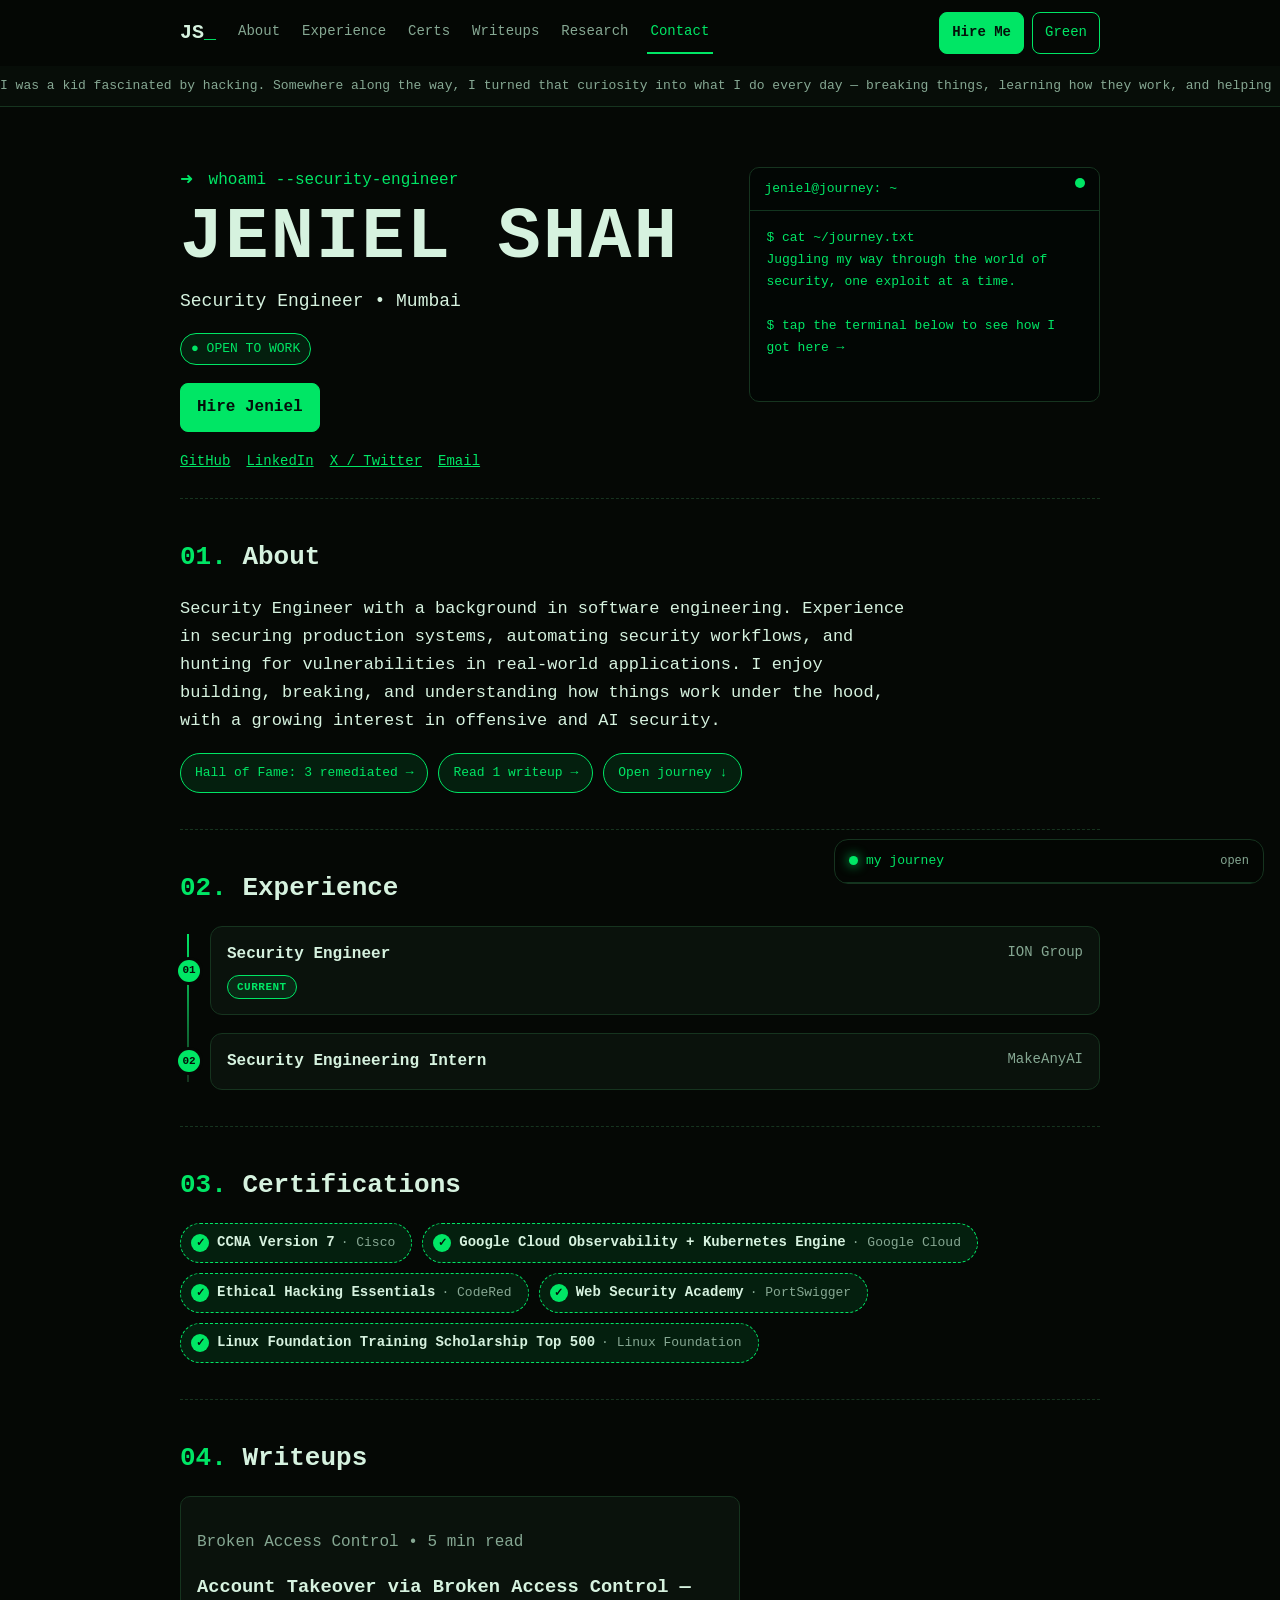
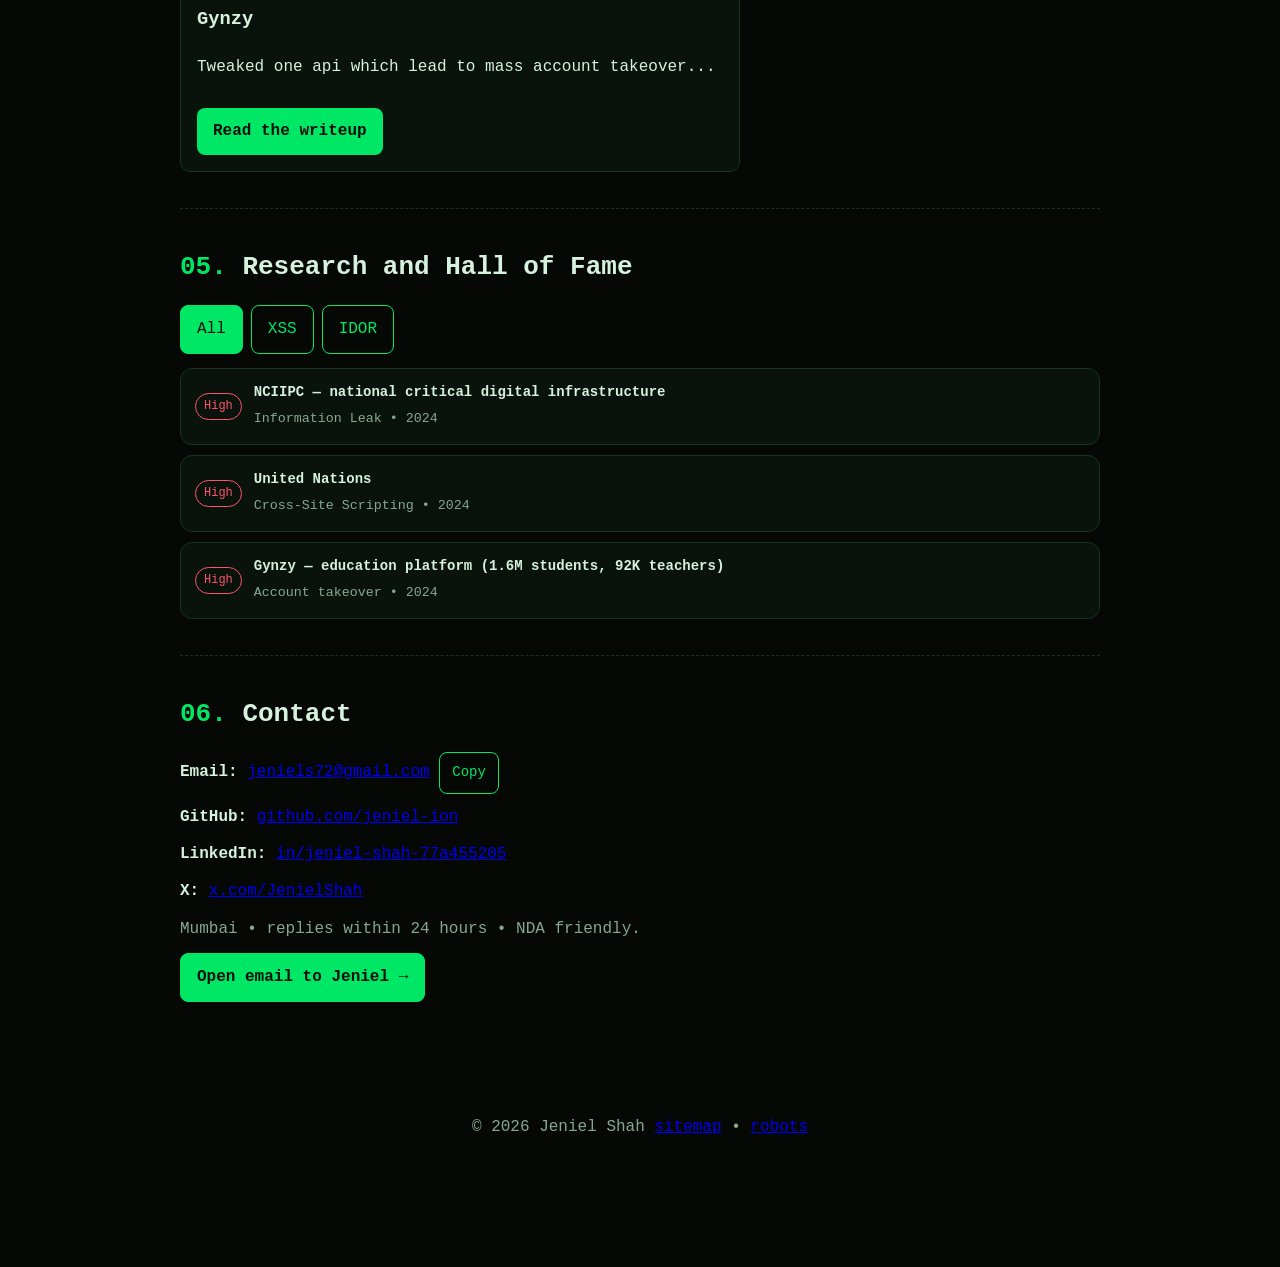
==== index.html @ 7a00a5f1 "Portfolio site: timeline experience, Gynzy writeup, custom 404, local dev server" ====
<!doctype html>
<html lang="en">
<head>
<meta charset="utf-8">
<meta name="viewport" content="width=device-width, initial-scale=1">
<title>Jeniel Shah — Security Engineer @ ION | AppSec · API · Cloud Security</title>
<meta name="description" content="Jeniel Shah, Security Engineer @ ION Group FinTech Mumbai. AppSec, API, OWASP, Wiz, Azure AD RBAC, Python Go. Hall of fame: NCIIPC, UN, Gynzy.">
<link rel="canonical" href="https://jeniel-ion.github.io/">
<meta name="robots" content="index,follow, max-image-preview:large, max-snippet:-1">
<meta name="author" content="Jeniel Shah">
<meta property="og:type" content="profile">
<meta property="og:site_name" content="Jeniel Shah — Security Engineer">
<meta property="og:title" content="Jeniel Shah — Security Engineer @ ION | AppSec · API · Cloud Security">
<meta property="og:description" content="Security Engineer in Mumbai. AppSec, API security, cloud security. Hall of fame: NCIIPC, UN, Gynzy.">
<meta property="og:url" content="https://jeniel-ion.github.io/">
<meta property="og:image" content="https://jeniel-ion.github.io/assets/img/og-image.png">
<meta property="og:image:width" content="1200">
<meta property="og:image:height" content="630">
<meta property="og:image:alt" content="Jeniel Shah — Security Engineer">
<meta property="og:locale" content="en_IN">
<meta name="twitter:card" content="summary_large_image">
<meta name="twitter:site" content="@JenielShah">
<meta name="twitter:creator" content="@JenielShah">
<meta name="twitter:title" content="Jeniel Shah — Security Engineer @ ION">
<meta name="twitter:description" content="AppSec, API security, cloud security. Hall of fame: NCIIPC, UN, Gynzy.">
<meta name="twitter:image" content="https://jeniel-ion.github.io/assets/img/og-image.png">
<meta name="twitter:image:alt" content="Jeniel Shah — Security Engineer">
<link rel="icon" type="image/svg+xml" href="assets/img/favicon.svg">
<link rel="manifest" href="manifest.webmanifest">
<meta name="theme-color" content="#040b07">
<link rel="stylesheet" href="assets/css/portfolio-style.css">
<script type="application/ld+json">{"@context":"https://schema.org","@graph":[{"@type":"Person","@id":"https://jeniel-ion.github.io/#person","name":"Jeniel Shah","jobTitle":"Security Engineer","email":"mailto:jeniels72@gmail.com","url":"https://jeniel-ion.github.io/","image":"https://jeniel-ion.github.io/assets/img/og-image.png","address":{"@type":"PostalAddress","addressLocality":"Mumbai","addressCountry":"IN"},"worksFor":{"@type":"Organization","name":"ION Group"},"knowsAbout":["Application Security","API Security","Cloud Security","OWASP Top 10","Azure AD RBAC","Vulnerability Management","Responsible Disclosure","Burp Suite","Semgrep"],"sameAs":["https://github.com/jeniel-ion","https://linkedin.com/in/jeniel-shah-77a455205","https://x.com/JenielShah"]},{"@type":"WebSite","@id":"https://jeniel-ion.github.io/#website","url":"https://jeniel-ion.github.io/","name":"Jeniel Shah — Security Engineer","inLanguage":"en","publisher":{"@id":"https://jeniel-ion.github.io/#person"}},{"@type":"ProfilePage","@id":"https://jeniel-ion.github.io/#webpage","url":"https://jeniel-ion.github.io/","name":"Jeniel Shah — Security Engineer","inLanguage":"en","isPartOf":{"@id":"https://jeniel-ion.github.io/#website"},"mainEntity":{"@id":"https://jeniel-ion.github.io/#person"}}]}</script>
</head>
<body data-color-theme="green">
<canvas id="backgroundCanvas" aria-hidden="true"></canvas>
<a class="skip-navigation-link" href="#mainContent">Skip to content</a>
<header class="site-header"><div class="header-inner">
<a class="site-logo" href="#top">JS<span>_</span></a>
<nav class="primary-navigation" id="primaryNavigation" aria-label="Primary">
<a href="#about">About</a><a href="#experience">Experience</a><a href="#certifications">Certs</a><a href="#writeups">Writeups</a><a href="#research">Research</a><a href="#contact">Contact</a>
</nav>
<div class="header-actions">
<a class="button-primary-small" href="#contact">Hire Me</a>
<button type="button" id="themeSwitcherButton" class="button-ghost-small">Green</button>
<button type="button" id="mobileMenuButton" class="button-ghost-small mobile-only" aria-expanded="false">Menu</button>
</div></div>
<div class="dream-marquee" role="note" aria-label="Personal motto"><div class="dream-marquee-track"><span>I was a kid fascinated by hacking. Somewhere along the way, I turned that curiosity into what I do every day — breaking things, learning how they work, and helping make them more secure.</span></div></div></header>
<main id="mainContent"><div id="top" class="page-container">
<section class="hero-section"><div class="hero-text-block">
<p class="terminal-prompt-line"><span class="prompt-symbol">➜</span> whoami --security-engineer</p>
<h1 class="hero-name">JENIEL SHAH</h1>
<p class="hero-role">Security Engineer • Mumbai</p>
<p class="hero-summary" id="heroSummary"></p>
<p><span class="availability-badge">● OPEN TO WORK</span></p>
<div class="hero-button-row">
<a class="button-primary" href="#contact">Hire Jeniel</a>
</div>
<div class="social-link-row">
<a href="https://github.com/jeniel-ion" target="_blank" rel="me noopener">GitHub</a>
<a href="https://linkedin.com/in/jeniel-shah-77a455205" target="_blank" rel="me noopener">LinkedIn</a>
<a href="https://x.com/JenielShah" target="_blank" rel="me noopener">X / Twitter</a>
<a href="mailto:jeniels72@gmail.com" rel="me">Email</a>
</div>
</div>
<aside class="hero-journey-card" aria-label="Hacker journey preview">
<div class="terminal-card-header"><span>jeniel@journey: ~</span><span class="live-dot"></span></div>
<pre class="terminal-card-body" id="heroTerminalBody"></pre>
</aside></section>
<section id="about" class="content-section" tabindex="-1">
<h2 class="section-heading"><span class="section-number">01.</span> About</h2>
<p class="about-summary" id="aboutSummaryLine"></p>
<div class="proof-pill-row">
<a class="proof-pill" href="#research">Hall of Fame: 3 remediated →</a>
<a class="proof-pill" href="writeups/gynzy-account-takeover.html">Read 1 writeup →</a>
<button class="proof-pill" type="button" id="openJourneyFromAbout">Open journey ↓</button>
</div>
</section>
<section id="experience" class="content-section" tabindex="-1">
<h2 class="section-heading"><span class="section-number">02.</span> Experience</h2>
<!--<p class="muted-text section-order-note">Most recent first — 01 is current</p>-->
<div class="compact-row-list" id="experienceTimeline"></div>
</section>
<section id="certifications" class="content-section" tabindex="-1">
<h2 class="section-heading"><span class="section-number">03.</span> Certifications</h2>
<div class="compact-grid" id="certificationGrid"></div>
</section>
<section id="writeups" class="content-section" tabindex="-1">
<h2 class="section-heading"><span class="section-number">04.</span> Writeups</h2>
<div class="card-grid single-feature" id="writeupGrid"></div>
</section>
<section id="research" class="content-section" tabindex="-1">
<h2 class="section-heading"><span class="section-number">05.</span> Research and Hall of Fame</h2>
<div class="filter-button-row" id="researchFilterRow" role="group" aria-label="Filter research">
<button type="button" data-research-filter="All" class="filter-button active-filter">All</button>
<button type="button" data-research-filter="Cross-Site Scripting" class="filter-button">XSS</button>
<button type="button" data-research-filter="Broken Access Control" class="filter-button">IDOR</button>
<!--<button type="button" data-research-filter="Privilege Escalation" class="filter-button">PrivEsc</button>-->
</div>
<div class="hall-of-fame-list" id="researchGrid"></div>
</section>
<section id="contact" class="content-section" tabindex="-1">
<h2 class="section-heading"><span class="section-number">06.</span> Contact</h2>
<div class="contact-single-column"><div class="contact-details">
<p><strong>Email:</strong> <a href="mailto:jeniels72@gmail.com">jeniels72@gmail.com</a> <button type="button" class="button-ghost-small" data-copy-value="jeniels72@gmail.com">Copy</button></p>
<p><strong>GitHub:</strong> <a href="https://github.com/jeniel-ion" target="_blank" rel="noopener">github.com/jeniel-ion</a></p>
<p><strong>LinkedIn:</strong> <a href="https://linkedin.com/in/jeniel-shah-77a455205" target="_blank" rel="noopener">in/jeniel-shah-77a455205</a></p>
<p><strong>X:</strong> <a href="https://x.com/JenielShah" target="_blank" rel="noopener">x.com/JenielShah</a></p>
<p class="muted-text">Mumbai • replies within 24 hours • NDA friendly.</p>
<p><a class="button-primary" href="mailto:jeniels72@gmail.com?subject=Hiring%20—%20Security%20Engineer%20role">Open email to Jeniel →</a></p>
</div></div>
</section>
</div></main>
<footer class="site-footer"><p>© 2026 Jeniel Shah <a href="sitemap.xml">sitemap</a> • <a href="robots.txt">robots</a></p></footer>
<div class="terminal-dock" id="terminalDock">
<div class="terminal-dock-header" id="terminalDockHeader" role="button" tabindex="0" aria-expanded="false"><span class="terminal-status-dot"></span><span>my journey</span><span class="terminal-hint">open</span></div>
<div class="terminal-dock-body" id="terminalDockBody" hidden>
<div id="terminalOutput" aria-live="polite"></div>
<div class="terminal-input-row"><span class="prompt-symbol">➜</span><input id="terminalInput" type="text" autocomplete="off" spellcheck="false" aria-label="Terminal command" placeholder="help • origin • journey • now • hireme"></div>
</div></div>
<script src="site-content.js"></script>
<script src="disclosure-records.js"></script>
<script src="security-collections.js"></script>
<script src="assets/js/background-animation.js"></script>
<script src="assets/js/navigation-controller.js"></script>
<script src="assets/js/terminal-emulator.js"></script>
<script src="assets/js/site-application.js"></script>
</body></html>
---- assets/css/portfolio-style.css ----
/**
 * Portfolio Style — clean hacker-retro theme.
 * readable, token-based, mobile-first.
 */
:root {
  --page-background: #050805;
  --surface-background: #070d08;
  --card-background: #0a120c;
  --primary-accent: #00e665;
  --primary-accent-soft: rgba(0, 230, 101, 0.10);
  --danger-accent: #ff5470;
  --body-text-color: #d6f2df;
  --muted-text-color: #86a893;
  --border-color: #16341f;
  --header-background: rgba(5, 8, 5, 0.92);
  --content-max-width: 960px;
}
body[data-color-theme="amber"] {
  --primary-accent: #ffb000;
  --primary-accent-soft: rgba(255, 176, 0, 0.12);
  --body-text-color: #ffedd0;
  --card-background: #171006;
  --surface-background: #120d05;
  --border-color: #4a3410;
}
body[data-color-theme="paper"] {
  --page-background: #f5f2e9;
  --surface-background: #ffffff;
  --card-background: #ffffff;
  --primary-accent: #0a5c2e;
  --primary-accent-soft: rgba(10, 92, 46, 0.08);
  --body-text-color: #12241a;
  --muted-text-color: #5d7266;
  --border-color: #d8d2bf;
  --header-background: rgba(245, 242, 233, 0.95);
}
* { box-sizing: border-box; }
html { scroll-behavior: smooth; }
body {
  margin: 0;
  background: var(--page-background);
  color: var(--body-text-color);
  font-family: ui-monospace, SFMono-Regular, Menlo, Consolas, monospace;
  font-size: 16px;
  line-height: 1.7;
}
#backgroundCanvas { position: fixed; inset: 0; z-index: 0; opacity: 0.10; }
.skip-navigation-link { position: absolute; left: -9999px; }
.skip-navigation-link:focus { left: 12px; top: 12px; z-index: 100; background: var(--primary-accent); color: #000; padding: 8px 12px; }
.site-header { position: sticky; top: 0; z-index: 20; background: var(--header-background); backdrop-filter: blur(8px); }
.header-inner { max-width: var(--content-max-width); margin: 0 auto; padding: 12px 20px; display: flex; align-items: center; gap: 18px; }
.site-logo { font-weight: 800; font-size: 20px; color: var(--body-text-color); text-decoration: none; }
.site-logo span { color: var(--primary-accent); }
.primary-navigation { display: flex; gap: 14px; flex-wrap: wrap; }
.primary-navigation a { color: var(--muted-text-color); text-decoration: none; font-size: 14px; padding: 8px 4px; position: relative; transition: color 0.2s ease; }
.primary-navigation a::after { content: ""; position: absolute; left: 0; bottom: 2px; height: 2px; width: 100%; background: var(--primary-accent); transform: scaleX(0); transform-origin: left; transition: transform 0.25s ease; }
.primary-navigation a:hover { color: var(--body-text-color); }
.primary-navigation a:hover::after { transform: scaleX(1); }
.primary-navigation a.active-section { color: var(--primary-accent); border-bottom: 2px solid var(--primary-accent); }
.header-actions { margin-left: auto; display: flex; gap: 8px; align-items: center; }
.dream-marquee { position: relative; z-index: 5; overflow: hidden; border-bottom: 1px solid var(--border-color); background: var(--surface-background); }
.dream-marquee-track { color: var(--muted-text-color); font-size: 13px; padding: 9px 0; }
.dream-marquee-track span { display: inline-block; white-space: nowrap; animation: dream-marquee-slide 45s linear infinite; }
@keyframes dream-marquee-slide { from { transform: translateX(100vw); } to { transform: translateX(-100%); } }
.page-container { position: relative; z-index: 5; max-width: var(--content-max-width); margin: 0 auto; padding: 20px; }
.hero-section { display: grid; grid-template-columns: 1.4fr 0.9fr; gap: 24px; padding: 40px 0 24px; align-items: start; }
.terminal-prompt-line { color: var(--primary-accent); margin: 0 0 8px; }
.hero-name { font-size: clamp(42px, 7vw, 72px); margin: 0; letter-spacing: 0.03em; line-height: 1; }
.hero-role { font-size: 18px; margin: 12px 0; }
.hero-summary { max-width: 58ch; color: var(--body-text-color); }
.availability-badge { display: inline-block; border: 1px solid var(--primary-accent); color: var(--primary-accent); background: var(--primary-accent-soft); padding: 4px 10px; border-radius: 999px; font-size: 13px; }
.hero-button-row { display: flex; gap: 12px; flex-wrap: wrap; margin: 18px 0; }
.social-link-row { display: flex; gap: 16px; flex-wrap: wrap; font-size: 14px; }
.social-link-row a { color: var(--primary-accent); }
.hero-journey-card { border: 1px solid var(--border-color); background: #020604; color: #00e665; border-radius: 10px; overflow: hidden; }
body[data-color-theme="paper"] .hero-journey-card { background: #0b120d; }
.terminal-card-header { display: flex; justify-content: space-between; padding: 10px 14px; border-bottom: 1px solid #12351f; font-size: 13px; }
.live-dot { width: 10px; height: 10px; border-radius: 50%; background: #00e665; display: inline-block; }
.terminal-card-body { padding: 16px; font-size: 13px; min-height: 190px; white-space: pre-wrap; margin: 0; }
.content-section { padding: 36px 0; border-top: 1px dashed var(--border-color); }
.section-heading { font-size: 26px; margin: 0 0 16px; }
.section-number { color: var(--primary-accent); }
.muted-text { color: var(--muted-text-color); }
.card-grid { display: grid; grid-template-columns: repeat(auto-fit, minmax(270px, 1fr)); gap: 14px; }
.information-card { border: 1px solid var(--border-color); background: var(--card-background); border-radius: 10px; padding: 16px; }
.information-card h3 { margin-top: 0; }
.severity-high { color: var(--danger-accent); border: 1px solid var(--danger-accent); padding: 2px 8px; border-radius: 999px; font-size: 12px; }
.compact-row-list { position: relative; display: grid; gap: 18px; padding-left: 30px; counter-reset: step; }
.compact-row-list::before { content: ""; position: absolute; left: 7px; top: 8px; bottom: 8px; width: 2px; background: linear-gradient(var(--primary-accent), var(--border-color)); }
.compact-row { position: relative; counter-increment: step; display: flex; justify-content: space-between; gap: 12px; padding: 14px 16px; background: var(--card-background); border: 1px solid var(--border-color); border-radius: 12px; transition: background 0.2s ease, border-color 0.2s ease, transform 0.2s ease; }
.compact-row::before { content: counter(step, decimal-leading-zero); position: absolute; left: -33px; top: 50%; transform: translateY(-50%); width: 22px; height: 22px; border-radius: 50%; display: grid; place-items: center; background: var(--primary-accent); color: #04100a; font-size: 11px; font-weight: 800; line-height: 1; box-shadow: 0 0 0 3px var(--page-background); }
.compact-row:hover { background: var(--primary-accent-soft); border-color: var(--primary-accent); transform: translateX(3px); }
.compact-row strong { display: block; }
.compact-row span { color: var(--muted-text-color); font-size: 14px; }
.compact-row .current-badge { display: inline-block; margin: 6px 0 0; padding: 2px 9px; border-radius: 999px; background: var(--primary-accent-soft); border: 1px solid var(--primary-accent); color: var(--primary-accent); font-size: 11px; font-style: normal; font-weight: 700; letter-spacing: 0.5px; text-transform: uppercase; }
.section-order-note { margin: -4px 0 14px; font-size: 13px; color: var(--muted-text-color); }
.article-page { line-height: 1.7; }
.article-page h1 { font-size: 28px; line-height: 1.25; margin: 10px 0 16px; font-weight: 800; }
.article-page h2 { font-size: 20px; margin: 30px 0 10px; font-weight: 800; }
.article-page h2::before { content: ""; display: inline-block; width: 8px; height: 8px; border-radius: 50%; background: var(--primary-accent); margin-right: 9px; vertical-align: 1px; }
.article-page a { color: var(--primary-accent); }
.article-page pre { background: var(--surface-background); border: 1px solid var(--border-color); border-radius: 10px; padding: 14px 16px; overflow-x: auto; margin: 14px 0; line-height: 1.55; }
.article-page code { font-family: Consolas, "SF Mono", "Cascadia Mono", Menlo, monospace; font-size: 13px; }
.article-page pre code { color: var(--body-text-color); }
.article-page :not(pre) > code { background: var(--surface-background); border: 1px solid var(--border-color); border-radius: 5px; padding: 1px 6px; color: var(--primary-accent); }
.article-page blockquote { margin: 16px 0; padding: 6px 16px; border-left: 3px solid var(--primary-accent); color: var(--muted-text-color); font-style: italic; }
.article-page li { margin-bottom: 6px; }
.compact-grid { display: flex; flex-wrap: wrap; gap: 10px; }
.compact-card { position: relative; display: inline-flex; align-items: center; gap: 6px; max-width: 100%; border: 1px dashed var(--primary-accent); border-radius: 999px; padding: 7px 16px 7px 36px; background: var(--primary-accent-soft); transition: transform 0.2s ease, box-shadow 0.2s ease; }
.compact-card::before { content: "✓"; position: absolute; left: 10px; top: 50%; transform: translateY(-50%); display: grid; place-items: center; width: 18px; height: 18px; border-radius: 50%; background: var(--primary-accent); color: #04100a; font-size: 11px; font-weight: 800; }
.compact-card:hover { transform: translateY(-2px); box-shadow: 0 8px 24px rgba(0, 230, 101, 0.16); }
.compact-card strong { font-size: 14px; }
.compact-card span { color: var(--muted-text-color); font-size: 13px; }
.compact-card span::before { content: "· "; }
.single-feature { grid-template-columns: minmax(0, 560px); }
.feature-link { display: inline-flex; margin-top: 10px; color: #04100a; background: var(--primary-accent); border-radius: 8px; padding: 10px 16px; text-decoration: none; font-weight: 700; transition: transform 0.2s ease, box-shadow 0.2s ease; }
.feature-link:hover { transform: translateY(-2px); box-shadow: 0 10px 26px rgba(0, 230, 101, 0.25); }
.hall-of-fame-list { display: grid; gap: 10px; }
.hall-row { display: grid; grid-template-columns: auto 1fr auto; gap: 12px; align-items: center; border: 1px solid var(--border-color); background: var(--card-background); border-radius: 12px; padding: 12px 14px; position: relative; overflow: hidden; transition: transform 0.2s ease, border-color 0.2s ease, box-shadow 0.2s ease; }
.hall-row::before { content: ""; position: absolute; left: 0; top: 0; bottom: 0; width: 3px; background: var(--primary-accent); transform: scaleY(0); transition: transform 0.25s ease; }
.hall-row:hover { transform: translateY(-2px); border-color: var(--primary-accent); box-shadow: 0 10px 26px rgba(0, 230, 101, 0.14); }
.hall-row:hover::before { transform: scaleY(1); }
.hall-row strong { display: block; font-size: 14px; }
.hall-row small { color: var(--muted-text-color); }
.button-primary, .button-primary-small, .button-ghost-small, .filter-button {
  font: inherit; border-radius: 8px; min-height: 44px; cursor: pointer; text-decoration: none; display: inline-flex; align-items: center; justify-content: center; padding: 10px 16px;
}
.button-primary, .button-primary-small { background: var(--primary-accent); color: #04100a; border: 1px solid var(--primary-accent); font-weight: 700; }
.button-ghost-small, .filter-button { background: transparent; color: var(--primary-accent); border: 1px solid var(--primary-accent); }
.button-primary-small, .button-ghost-small { min-height: 40px; padding: 8px 12px; font-size: 14px; }
.filter-button-row { display: flex; gap: 8px; flex-wrap: wrap; margin-bottom: 14px; }
.filter-button.active-filter { background: var(--primary-accent); color: #04100a; }
.about-summary { max-width: 72ch; font-size: 17px; line-height: 1.65; margin: 14px 0 18px; }
.proof-pill-row { display: flex; gap: 10px; flex-wrap: wrap; }
.proof-pill {
  display: inline-flex; align-items: center; gap: 6px; font: inherit; font-size: 13px; padding: 8px 14px;
  border-radius: 999px; border: 1px solid var(--primary-accent); color: var(--primary-accent);
  background: var(--primary-accent-soft); cursor: pointer; text-decoration: none;
  transition: transform 0.2s ease, box-shadow 0.2s ease, background 0.2s ease;
}
.proof-pill:hover { transform: translateY(-2px); background: var(--primary-accent-soft); box-shadow: 0 8px 20px rgba(0, 230, 101, 0.18); }
.prompt-symbol { color: var(--primary-accent); margin-right: 6px; user-select: none; }
.contact-single-column { max-width: 640px; }
.contact-details p { margin: 10px 0; }
.terminal-command-echo { display: flex; gap: 8px; align-items: baseline; margin-top: 12px; color: #00e665; font-weight: 700; }
.terminal-echo-symbol { color: #ffb000; }
.terminal-system-reply { margin: 4px 0 4px 14px; padding-left: 10px; border-left: 2px solid #1c4a2c; color: #86a893; }
.terminal-heading-line { color: #00e665; font-weight: 700; border-left-color: #00e665; }
.terminal-stage-line { color: #d6f2df; border-left-color: #00e665; }
.terminal-error-line { color: #ff5470; border-left-color: #ff5470; }
.terminal-dock .prompt-symbol { color: #00e665; }
.terminal-dock { position: fixed; right: 16px; bottom: 16px; width: min(430px, calc(100vw - 32px)); z-index: 30; border: 1px solid var(--border-color); border-radius: 14px; background: #030603; color: #00e665; overflow: hidden; transition: border-color 0.2s ease, box-shadow 0.2s ease; }
.terminal-dock:hover { border-color: var(--primary-accent); box-shadow: 0 12px 30px rgba(0, 230, 101, 0.16); }
.terminal-dock-header { display: flex; gap: 8px; align-items: center; padding: 10px 14px; font-size: 13px; border-bottom: 1px solid #12351f; cursor: pointer; }
.terminal-status-dot { width: 9px; height: 9px; border-radius: 50%; background: var(--primary-accent); box-shadow: 0 0 12px var(--primary-accent); }
.terminal-hint { margin-left: auto; color: var(--muted-text-color); font-size: 12px; }
.terminal-dock-body { max-height: 300px; overflow: auto; padding: 12px; }
#terminalOutput { white-space: pre-wrap; font-size: 13px; }
.terminal-input-row { display: flex; gap: 8px; align-items: center; border-top: 1px solid #12351f; padding-top: 8px; }
.terminal-input-row input { flex: 1; background: transparent; border: 0; outline: 0; color: inherit; font: inherit; min-height: 44px; }
.site-footer { position: relative; z-index: 5; text-align: center; padding: 30px 16px 110px; color: var(--muted-text-color); }
.mobile-only { display: none; }
@media (max-width: 860px) {
  .hero-section { grid-template-columns: 1fr; }
  .primary-navigation { display: none; width: 100%; flex-direction: column; padding-top: 10px; }
  .primary-navigation.navigation-open { display: flex; }
  .primary-navigation a { padding: 12px 4px; border-bottom: 1px solid var(--border-color); }
  .mobile-only { display: inline-flex; }
  .header-inner { flex-wrap: wrap; }
}
@media (max-width: 640px) {
  .page-container { padding: 14px 14px 32px; }
  .header-inner { padding: 10px 14px; }
  .hero-section { padding-top: 26px; }
  .section-heading { font-size: 22px; }
  .compact-row { flex-direction: column; align-items: flex-start; gap: 3px; padding: 13px 14px; }
  .filter-button { min-height: 40px; padding: 8px 12px; }
  .terminal-dock { right: 8px; bottom: 8px; width: calc(100vw - 16px); }
  .contact-details a, .social-link-row a { overflow-wrap: anywhere; }
  .dream-marquee-track { font-size: 12px; }
  .site-footer { padding-bottom: 130px; }
}
@media (prefers-reduced-motion: reduce) {
  html { scroll-behavior: auto; }
  .dream-marquee-track span { animation: none; display: block; white-space: normal; text-align: center; }
}
img { max-width: 100%; height: auto; }
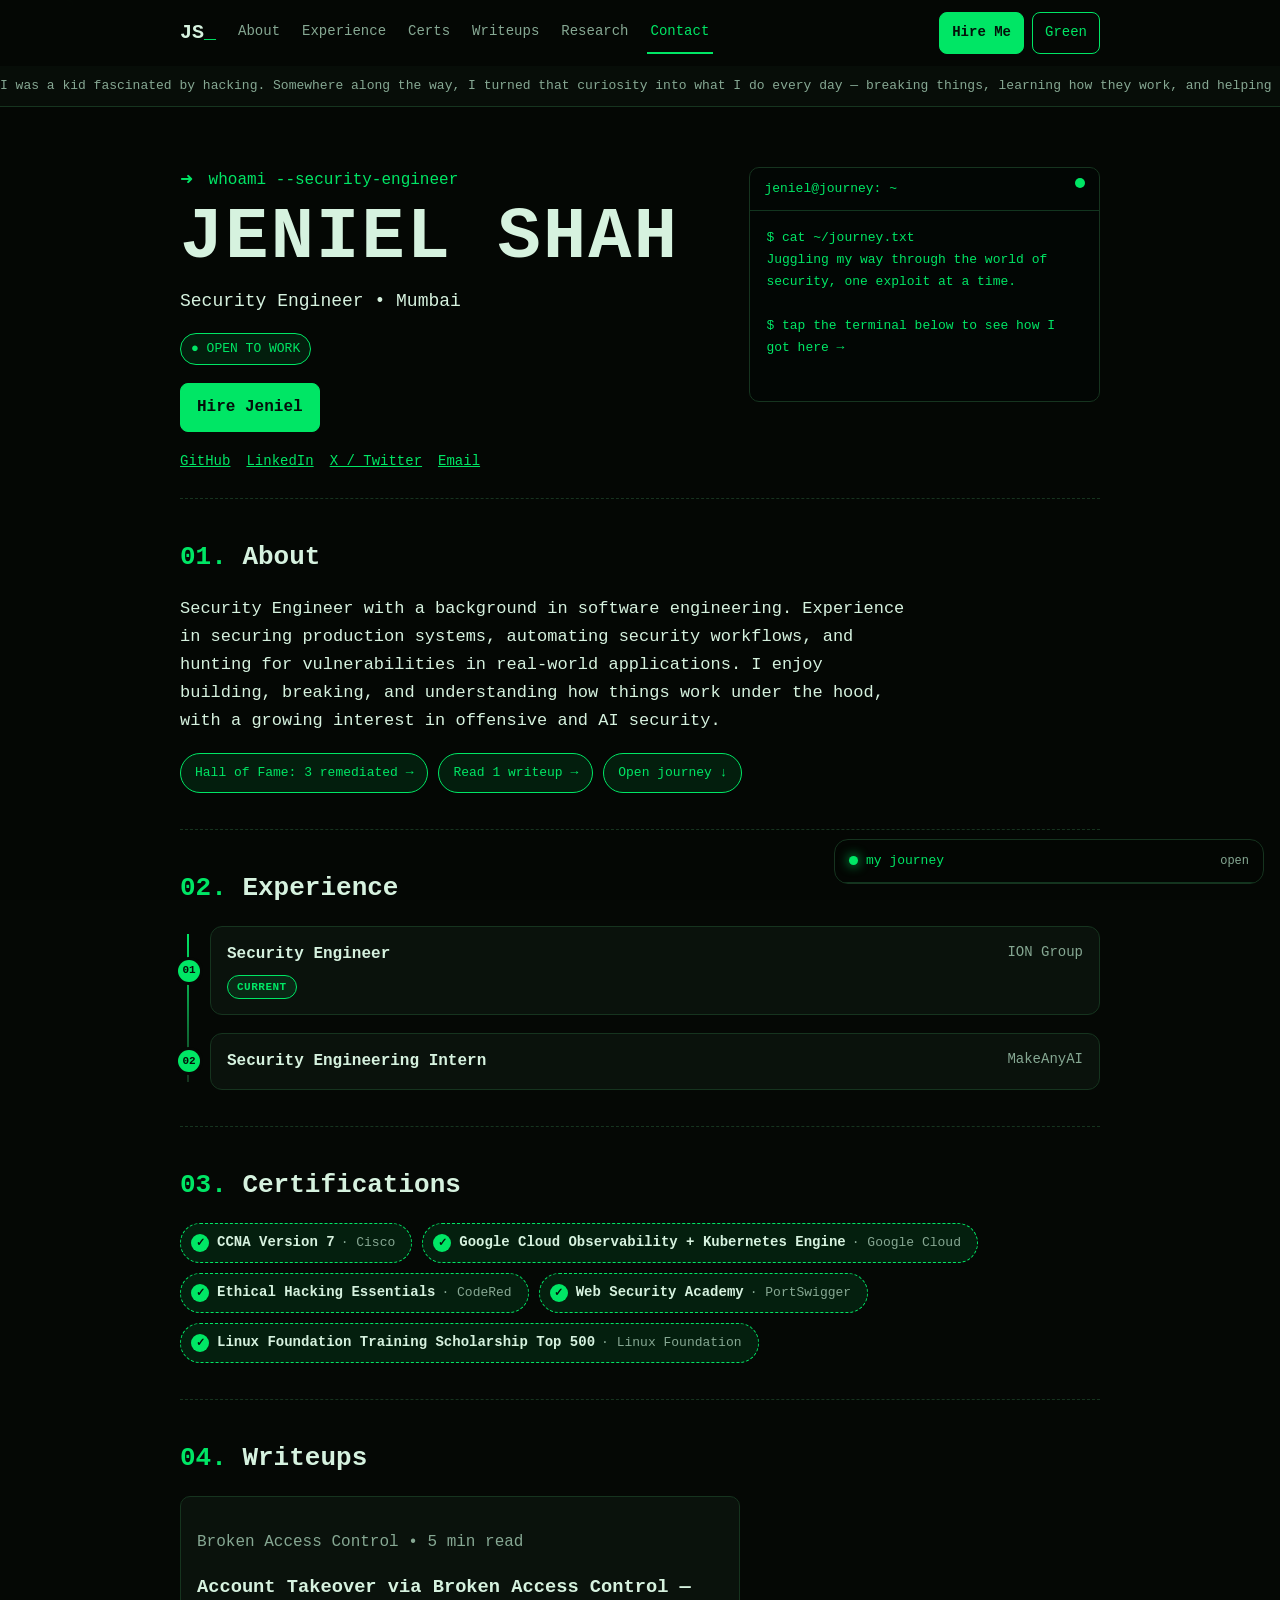
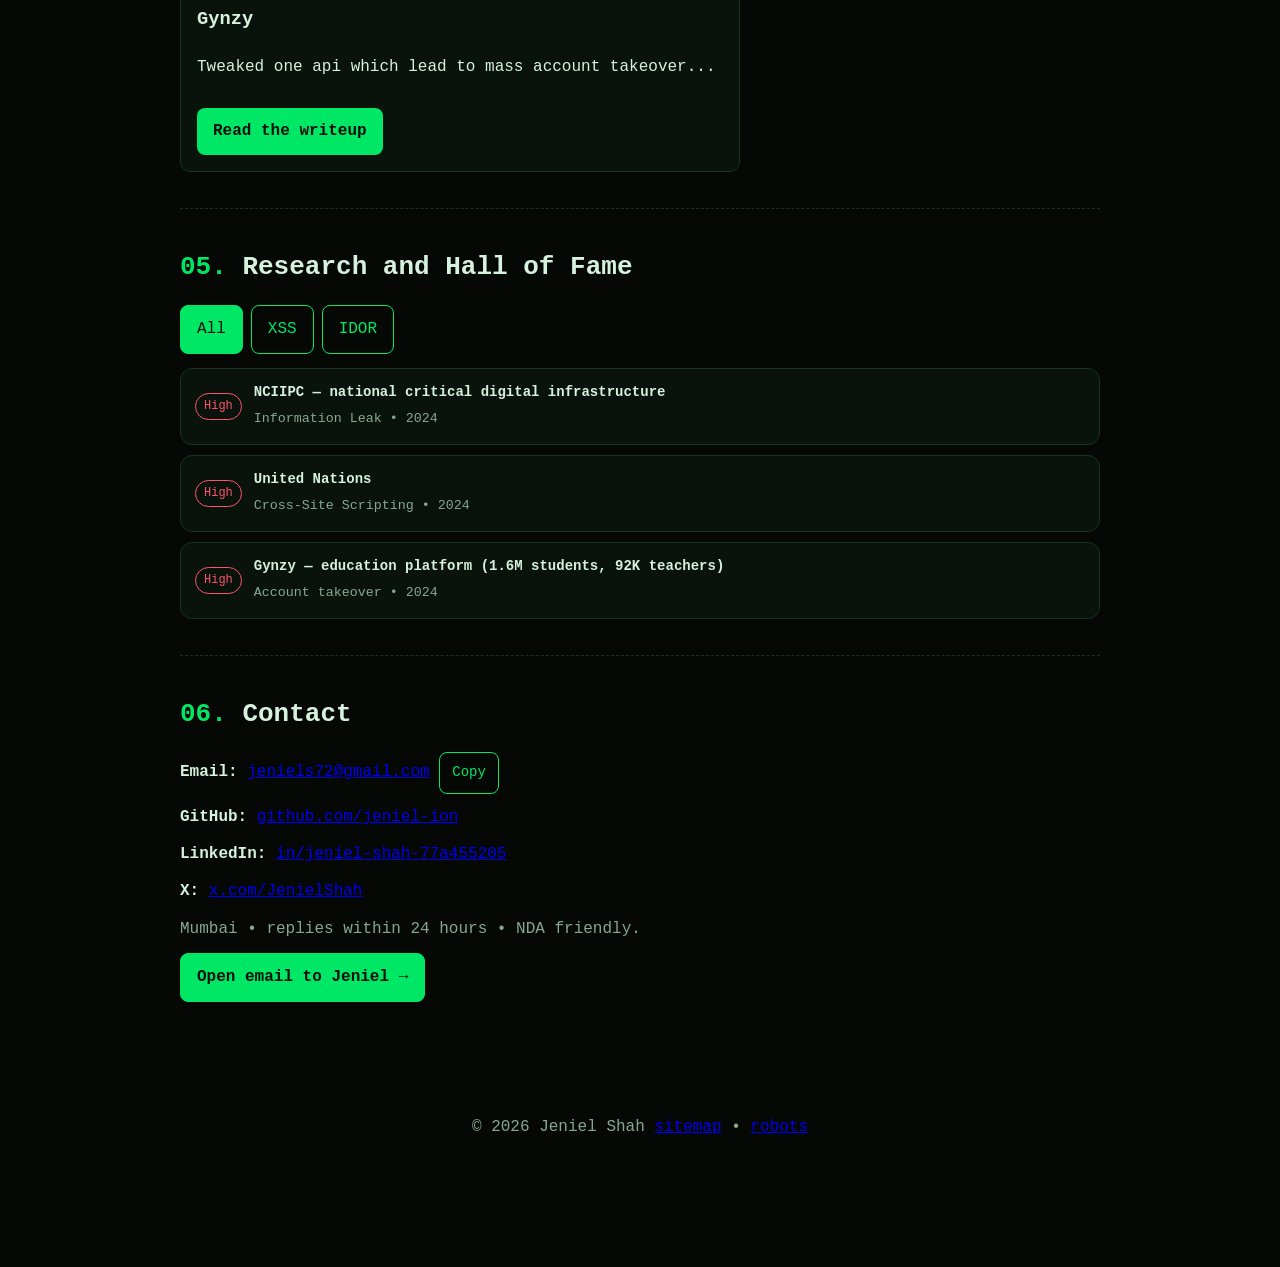
==== commit e5e0760b: "beautify + cleanup" ====
--- a/index.html
+++ b/index.html
@@ -1,122 +1,215 @@
 <!doctype html>
 <html lang="en">
 <head>
-<meta charset="utf-8">
-<meta name="viewport" content="width=device-width, initial-scale=1">
-<title>Jeniel Shah — Security Engineer @ ION | AppSec · API · Cloud Security</title>
-<meta name="description" content="Jeniel Shah, Security Engineer @ ION Group FinTech Mumbai. AppSec, API, OWASP, Wiz, Azure AD RBAC, Python Go. Hall of fame: NCIIPC, UN, Gynzy.">
-<link rel="canonical" href="https://jeniel-ion.github.io/">
-<meta name="robots" content="index,follow, max-image-preview:large, max-snippet:-1">
-<meta name="author" content="Jeniel Shah">
-<meta property="og:type" content="profile">
-<meta property="og:site_name" content="Jeniel Shah — Security Engineer">
-<meta property="og:title" content="Jeniel Shah — Security Engineer @ ION | AppSec · API · Cloud Security">
-<meta property="og:description" content="Security Engineer in Mumbai. AppSec, API security, cloud security. Hall of fame: NCIIPC, UN, Gynzy.">
-<meta property="og:url" content="https://jeniel-ion.github.io/">
-<meta property="og:image" content="https://jeniel-ion.github.io/assets/img/og-image.png">
-<meta property="og:image:width" content="1200">
-<meta property="og:image:height" content="630">
-<meta property="og:image:alt" content="Jeniel Shah — Security Engineer">
-<meta property="og:locale" content="en_IN">
-<meta name="twitter:card" content="summary_large_image">
-<meta name="twitter:site" content="@JenielShah">
-<meta name="twitter:creator" content="@JenielShah">
-<meta name="twitter:title" content="Jeniel Shah — Security Engineer @ ION">
-<meta name="twitter:description" content="AppSec, API security, cloud security. Hall of fame: NCIIPC, UN, Gynzy.">
-<meta name="twitter:image" content="https://jeniel-ion.github.io/assets/img/og-image.png">
-<meta name="twitter:image:alt" content="Jeniel Shah — Security Engineer">
-<link rel="icon" type="image/svg+xml" href="assets/img/favicon.svg">
-<link rel="manifest" href="manifest.webmanifest">
-<meta name="theme-color" content="#040b07">
-<link rel="stylesheet" href="assets/css/portfolio-style.css">
-<script type="application/ld+json">{"@context":"https://schema.org","@graph":[{"@type":"Person","@id":"https://jeniel-ion.github.io/#person","name":"Jeniel Shah","jobTitle":"Security Engineer","email":"mailto:jeniels72@gmail.com","url":"https://jeniel-ion.github.io/","image":"https://jeniel-ion.github.io/assets/img/og-image.png","address":{"@type":"PostalAddress","addressLocality":"Mumbai","addressCountry":"IN"},"worksFor":{"@type":"Organization","name":"ION Group"},"knowsAbout":["Application Security","API Security","Cloud Security","OWASP Top 10","Azure AD RBAC","Vulnerability Management","Responsible Disclosure","Burp Suite","Semgrep"],"sameAs":["https://github.com/jeniel-ion","https://linkedin.com/in/jeniel-shah-77a455205","https://x.com/JenielShah"]},{"@type":"WebSite","@id":"https://jeniel-ion.github.io/#website","url":"https://jeniel-ion.github.io/","name":"Jeniel Shah — Security Engineer","inLanguage":"en","publisher":{"@id":"https://jeniel-ion.github.io/#person"}},{"@type":"ProfilePage","@id":"https://jeniel-ion.github.io/#webpage","url":"https://jeniel-ion.github.io/","name":"Jeniel Shah — Security Engineer","inLanguage":"en","isPartOf":{"@id":"https://jeniel-ion.github.io/#website"},"mainEntity":{"@id":"https://jeniel-ion.github.io/#person"}}]}</script>
+    <meta charset="utf-8">
+    <meta name="viewport" content="width=device-width, initial-scale=1">
+    <title>Jeniel Shah — Security Engineer</title>
+    <meta name="description"
+          content="Jeniel Shah, Security Engineer. AppSec, API, OWASP, Wiz, Azure AD RBAC, Python Go.">
+    <link rel="canonical" href="https://jeniel-ion.github.io/">
+    <meta name="robots" content="index,follow, max-image-preview:large, max-snippet:-1">
+    <meta name="author" content="Jeniel Shah">
+    <meta property="og:type" content="profile">
+    <meta property="og:site_name" content="Jeniel Shah — Security Engineer">
+    <meta property="og:title" content="Jeniel Shah — Security Engineer">
+    <meta property="og:description" content="Security Engineer in Mumbai. AppSec, API security, cloud security.">
+    <meta property="og:url" content="https://jeniel-ion.github.io/">
+    <meta property="og:image" content="https://jeniel-ion.github.io/assets/img/og-image.png">
+    <meta property="og:image:width" content="1200">
+    <meta property="og:image:height" content="630">
+    <meta property="og:image:alt" content="Jeniel Shah — Security Engineer">
+    <meta property="og:locale" content="en_IN">
+    <meta name="twitter:card" content="summary_large_image">
+    <meta name="twitter:site" content="@JenielShah">
+    <meta name="twitter:creator" content="@JenielShah">
+    <meta name="twitter:title" content="Jeniel Shah — Security Engineer">
+    <meta name="twitter:description" content="AppSec, API security, cloud security">
+    <meta name="twitter:image" content="https://jeniel-ion.github.io/assets/img/og-image.png">
+    <meta name="twitter:image:alt" content="Jeniel Shah — Security Engineer">
+    <link rel="icon" type="image/svg+xml" href="assets/img/favicon.svg">
+    <link rel="manifest" href="manifest.webmanifest">
+    <meta name="theme-color" content="#040b07">
+    <link rel="stylesheet" href="assets/css/portfolio-style.css">
+    <script type="application/ld+json">{
+        "@context": "https://schema.org",
+        "@graph": [
+            {
+                "@type": "Person",
+                "@id": "https://jeniel-ion.github.io/#person",
+                "name": "Jeniel Shah",
+                "jobTitle": "Security Engineer",
+                "email": "mailto:jeniels72@gmail.com",
+                "url": "https://jeniel-ion.github.io/",
+                "image": "https://jeniel-ion.github.io/assets/img/og-image.png",
+                "address": {
+                    "@type": "PostalAddress",
+                    "addressLocality": "Mumbai",
+                    "addressCountry": "IN"
+                },
+                "worksFor": {
+                    "@type": "Organization",
+                    "name": "ION Group"
+                },
+                "knowsAbout": [
+                    "Application Security",
+                    "API Security",
+                    "Cloud Security",
+                    "OWASP Top 10",
+                    "Azure AD RBAC",
+                    "Vulnerability Management",
+                    "Responsible Disclosure",
+                    "Burp Suite",
+                    "Semgrep"
+                ],
+                "sameAs": [
+                    "https://github.com/jeniel-ion",
+                    "https://linkedin.com/in/jeniel-shah-77a455205",
+                    "https://x.com/JenielShah"
+                ]
+            },
+            {
+                "@type": "WebSite",
+                "@id": "https://jeniel-ion.github.io/#website",
+                "url": "https://jeniel-ion.github.io/",
+                "name": "Jeniel Shah — Security Engineer",
+                "inLanguage": "en",
+                "publisher": {
+                    "@id": "https://jeniel-ion.github.io/#person"
+                }
+            },
+            {
+                "@type": "ProfilePage",
+                "@id": "https://jeniel-ion.github.io/#webpage",
+                "url": "https://jeniel-ion.github.io/",
+                "name": "Jeniel Shah — Security Engineer",
+                "inLanguage": "en",
+                "isPartOf": {
+                    "@id": "https://jeniel-ion.github.io/#website"
+                },
+                "mainEntity": {
+                    "@id": "https://jeniel-ion.github.io/#person"
+                }
+            }
+        ]
+    }</script>
 </head>
 <body data-color-theme="green">
 <canvas id="backgroundCanvas" aria-hidden="true"></canvas>
 <a class="skip-navigation-link" href="#mainContent">Skip to content</a>
-<header class="site-header"><div class="header-inner">
-<a class="site-logo" href="#top">JS<span>_</span></a>
-<nav class="primary-navigation" id="primaryNavigation" aria-label="Primary">
-<a href="#about">About</a><a href="#experience">Experience</a><a href="#certifications">Certs</a><a href="#writeups">Writeups</a><a href="#research">Research</a><a href="#contact">Contact</a>
-</nav>
-<div class="header-actions">
-<a class="button-primary-small" href="#contact">Hire Me</a>
-<button type="button" id="themeSwitcherButton" class="button-ghost-small">Green</button>
-<button type="button" id="mobileMenuButton" class="button-ghost-small mobile-only" aria-expanded="false">Menu</button>
-</div></div>
-<div class="dream-marquee" role="note" aria-label="Personal motto"><div class="dream-marquee-track"><span>I was a kid fascinated by hacking. Somewhere along the way, I turned that curiosity into what I do every day — breaking things, learning how they work, and helping make them more secure.</span></div></div></header>
-<main id="mainContent"><div id="top" class="page-container">
-<section class="hero-section"><div class="hero-text-block">
-<p class="terminal-prompt-line"><span class="prompt-symbol">➜</span> whoami --security-engineer</p>
-<h1 class="hero-name">JENIEL SHAH</h1>
-<p class="hero-role">Security Engineer • Mumbai</p>
-<p class="hero-summary" id="heroSummary"></p>
-<p><span class="availability-badge">● OPEN TO WORK</span></p>
-<div class="hero-button-row">
-<a class="button-primary" href="#contact">Hire Jeniel</a>
+<header class="site-header">
+    <div class="header-inner">
+        <a class="site-logo" href="#top">JS<span>_</span></a>
+        <nav class="primary-navigation" id="primaryNavigation" aria-label="Primary">
+            <a href="#about">About</a><a href="#experience">Experience</a><a href="#certifications">Certs</a><a
+                href="#writeups">Writeups</a><a href="#research">Research</a><a href="#contact">Contact</a>
+        </nav>
+        <div class="header-actions">
+            <a class="button-primary-small" href="#contact">Hire Me</a>
+            <button type="button" id="themeSwitcherButton" class="button-ghost-small">Green</button>
+            <button type="button" id="mobileMenuButton" class="button-ghost-small mobile-only" aria-expanded="false">
+                Menu
+            </button>
+        </div>
+    </div>
+    <div class="dream-marquee" role="note" aria-label="Personal motto">
+        <div class="dream-marquee-track"><span>I was a kid fascinated by hacking. Somewhere along the way, I turned that curiosity into what I do every day — breaking things, learning how they work, and helping make them more secure.</span>
+        </div>
+    </div>
+</header>
+<main id="mainContent">
+    <div id="top" class="page-container">
+        <section class="hero-section">
+            <div class="hero-text-block">
+                <p class="terminal-prompt-line"><span class="prompt-symbol">➜</span> whoami --security-engineer</p>
+                <h1 class="hero-name">JENIEL SHAH</h1>
+                <p class="hero-role">Security Engineer • Mumbai</p>
+                <p class="hero-summary" id="heroSummary"></p>
+                <p><span class="availability-badge">● OPEN TO WORK</span></p>
+                <div class="hero-button-row">
+                    <a class="button-primary" href="#contact">Hire Jeniel</a>
+                </div>
+                <div class="social-link-row">
+                    <a href="https://github.com/jeniel-ion" target="_blank" rel="me noopener">GitHub</a>
+                    <a href="https://linkedin.com/in/jeniel-shah-77a455205" target="_blank"
+                       rel="me noopener">LinkedIn</a>
+                    <a href="https://x.com/JenielShah" target="_blank" rel="me noopener">X / Twitter</a>
+                    <a href="mailto:jeniels72@gmail.com" rel="me">Email</a>
+                </div>
+            </div>
+            <aside class="hero-journey-card" aria-label="Hacker journey preview">
+                <div class="terminal-card-header"><span>jeniel@journey: ~</span><span class="live-dot"></span></div>
+                <pre class="terminal-card-body" id="heroTerminalBody"></pre>
+            </aside>
+        </section>
+        <section id="about" class="content-section" tabindex="-1">
+            <h2 class="section-heading"><span class="section-number">01.</span> About</h2>
+            <p class="about-summary" id="aboutSummaryLine"></p>
+            <div class="proof-pill-row">
+                <a class="proof-pill" href="#research">Hall of Fame: 3 remediated →</a>
+                <a class="proof-pill" href="writeups/gynzy-account-takeover.html">Read 1 writeup →</a>
+                <button class="proof-pill" type="button" id="openJourneyFromAbout">Open journey ↓</button>
+            </div>
+        </section>
+        <section id="experience" class="content-section" tabindex="-1">
+            <h2 class="section-heading"><span class="section-number">02.</span> Experience</h2>
+            <!--<p class="muted-text section-order-note">Most recent first — 01 is current</p>-->
+            <div class="compact-row-list" id="experienceTimeline"></div>
+        </section>
+        <section id="certifications" class="content-section" tabindex="-1">
+            <h2 class="section-heading"><span class="section-number">03.</span> Certifications</h2>
+            <div class="compact-grid" id="certificationGrid"></div>
+        </section>
+        <section id="writeups" class="content-section" tabindex="-1">
+            <h2 class="section-heading"><span class="section-number">04.</span> Writeups</h2>
+            <div class="card-grid single-feature" id="writeupGrid"></div>
+        </section>
+        <section id="research" class="content-section" tabindex="-1">
+            <h2 class="section-heading"><span class="section-number">05.</span> Research and Hall of Fame</h2>
+            <div class="filter-button-row" id="researchFilterRow" role="group" aria-label="Filter research">
+                <button type="button" data-research-filter="All" class="filter-button active-filter">All</button>
+                <button type="button" data-research-filter="Cross-Site Scripting" class="filter-button">XSS</button>
+                <button type="button" data-research-filter="Broken Access Control" class="filter-button">IDOR</button>
+                <!--<button type="button" data-research-filter="Privilege Escalation" class="filter-button">PrivEsc</button>-->
+            </div>
+            <div class="hall-of-fame-list" id="researchGrid"></div>
+        </section>
+        <section id="contact" class="content-section" tabindex="-1">
+            <h2 class="section-heading"><span class="section-number">06.</span> Contact</h2>
+            <div class="contact-single-column">
+                <div class="contact-details">
+                    <p><strong>Email:</strong> <a href="mailto:jeniels72@gmail.com">jeniels72@gmail.com</a>
+                        <button type="button" class="button-ghost-small" data-copy-value="jeniels72@gmail.com">Copy
+                        </button>
+                    </p>
+                    <p><strong>GitHub:</strong> <a href="https://github.com/jeniel-ion" target="_blank" rel="noopener">github.com/jeniel-ion</a>
+                    </p>
+                    <p><strong>LinkedIn:</strong> <a href="https://linkedin.com/in/jeniel-shah-77a455205"
+                                                     target="_blank" rel="noopener">in/jeniel-shah-77a455205</a></p>
+                    <p><strong>X:</strong> <a href="https://x.com/JenielShah" target="_blank" rel="noopener">x.com/JenielShah</a>
+                    </p>
+                    <p class="muted-text">Mumbai • replies within 24 hours • NDA friendly.</p>
+                    <p><a class="button-primary"
+                          href="mailto:jeniels72@gmail.com?subject=Hiring%20—%20Security%20Engineer%20role">Open email
+                        to Jeniel →</a></p>
+                </div>
+            </div>
+        </section>
+    </div>
+</main>
+<footer class="site-footer"><p>© 2026 Jeniel Shah <a href="sitemap.xml">sitemap</a> • <a href="robots.txt">robots</a>
+</p></footer>
+<div class="terminal-dock" id="terminalDock">
+    <div class="terminal-dock-header" id="terminalDockHeader" role="button" tabindex="0" aria-expanded="false"><span
+            class="terminal-status-dot"></span><span>my journey</span><span class="terminal-hint">open</span></div>
+    <div class="terminal-dock-body" id="terminalDockBody" hidden>
+        <div id="terminalOutput" aria-live="polite"></div>
+        <div class="terminal-input-row"><span class="prompt-symbol">➜</span><input id="terminalInput" type="text"
+                                                                                   autocomplete="off" spellcheck="false"
+                                                                                   aria-label="Terminal command"
+                                                                                   placeholder="help • origin • journey • now • hireme">
+        </div>
+    </div>
 </div>
-<div class="social-link-row">
-<a href="https://github.com/jeniel-ion" target="_blank" rel="me noopener">GitHub</a>
-<a href="https://linkedin.com/in/jeniel-shah-77a455205" target="_blank" rel="me noopener">LinkedIn</a>
-<a href="https://x.com/JenielShah" target="_blank" rel="me noopener">X / Twitter</a>
-<a href="mailto:jeniels72@gmail.com" rel="me">Email</a>
-</div>
-</div>
-<aside class="hero-journey-card" aria-label="Hacker journey preview">
-<div class="terminal-card-header"><span>jeniel@journey: ~</span><span class="live-dot"></span></div>
-<pre class="terminal-card-body" id="heroTerminalBody"></pre>
-</aside></section>
-<section id="about" class="content-section" tabindex="-1">
-<h2 class="section-heading"><span class="section-number">01.</span> About</h2>
-<p class="about-summary" id="aboutSummaryLine"></p>
-<div class="proof-pill-row">
-<a class="proof-pill" href="#research">Hall of Fame: 3 remediated →</a>
-<a class="proof-pill" href="writeups/gynzy-account-takeover.html">Read 1 writeup →</a>
-<button class="proof-pill" type="button" id="openJourneyFromAbout">Open journey ↓</button>
-</div>
-</section>
-<section id="experience" class="content-section" tabindex="-1">
-<h2 class="section-heading"><span class="section-number">02.</span> Experience</h2>
-<!--<p class="muted-text section-order-note">Most recent first — 01 is current</p>-->
-<div class="compact-row-list" id="experienceTimeline"></div>
-</section>
-<section id="certifications" class="content-section" tabindex="-1">
-<h2 class="section-heading"><span class="section-number">03.</span> Certifications</h2>
-<div class="compact-grid" id="certificationGrid"></div>
-</section>
-<section id="writeups" class="content-section" tabindex="-1">
-<h2 class="section-heading"><span class="section-number">04.</span> Writeups</h2>
-<div class="card-grid single-feature" id="writeupGrid"></div>
-</section>
-<section id="research" class="content-section" tabindex="-1">
-<h2 class="section-heading"><span class="section-number">05.</span> Research and Hall of Fame</h2>
-<div class="filter-button-row" id="researchFilterRow" role="group" aria-label="Filter research">
-<button type="button" data-research-filter="All" class="filter-button active-filter">All</button>
-<button type="button" data-research-filter="Cross-Site Scripting" class="filter-button">XSS</button>
-<button type="button" data-research-filter="Broken Access Control" class="filter-button">IDOR</button>
-<!--<button type="button" data-research-filter="Privilege Escalation" class="filter-button">PrivEsc</button>-->
-</div>
-<div class="hall-of-fame-list" id="researchGrid"></div>
-</section>
-<section id="contact" class="content-section" tabindex="-1">
-<h2 class="section-heading"><span class="section-number">06.</span> Contact</h2>
-<div class="contact-single-column"><div class="contact-details">
-<p><strong>Email:</strong> <a href="mailto:jeniels72@gmail.com">jeniels72@gmail.com</a> <button type="button" class="button-ghost-small" data-copy-value="jeniels72@gmail.com">Copy</button></p>
-<p><strong>GitHub:</strong> <a href="https://github.com/jeniel-ion" target="_blank" rel="noopener">github.com/jeniel-ion</a></p>
-<p><strong>LinkedIn:</strong> <a href="https://linkedin.com/in/jeniel-shah-77a455205" target="_blank" rel="noopener">in/jeniel-shah-77a455205</a></p>
-<p><strong>X:</strong> <a href="https://x.com/JenielShah" target="_blank" rel="noopener">x.com/JenielShah</a></p>
-<p class="muted-text">Mumbai • replies within 24 hours • NDA friendly.</p>
-<p><a class="button-primary" href="mailto:jeniels72@gmail.com?subject=Hiring%20—%20Security%20Engineer%20role">Open email to Jeniel →</a></p>
-</div></div>
-</section>
-</div></main>
-<footer class="site-footer"><p>© 2026 Jeniel Shah <a href="sitemap.xml">sitemap</a> • <a href="robots.txt">robots</a></p></footer>
-<div class="terminal-dock" id="terminalDock">
-<div class="terminal-dock-header" id="terminalDockHeader" role="button" tabindex="0" aria-expanded="false"><span class="terminal-status-dot"></span><span>my journey</span><span class="terminal-hint">open</span></div>
-<div class="terminal-dock-body" id="terminalDockBody" hidden>
-<div id="terminalOutput" aria-live="polite"></div>
-<div class="terminal-input-row"><span class="prompt-symbol">➜</span><input id="terminalInput" type="text" autocomplete="off" spellcheck="false" aria-label="Terminal command" placeholder="help • origin • journey • now • hireme"></div>
-</div></div>
 <script src="site-content.js"></script>
 <script src="disclosure-records.js"></script>
 <script src="security-collections.js"></script>
@@ -124,4 +217,5 @@
 <script src="assets/js/navigation-controller.js"></script>
 <script src="assets/js/terminal-emulator.js"></script>
 <script src="assets/js/site-application.js"></script>
-</body></html>
+</body>
+</html>
--- a/assets/css/portfolio-style.css
+++ b/assets/css/portfolio-style.css
@@ -3,185 +3,918 @@
  * readable, token-based, mobile-first.
  */
 :root {
-  --page-background: #050805;
-  --surface-background: #070d08;
-  --card-background: #0a120c;
-  --primary-accent: #00e665;
-  --primary-accent-soft: rgba(0, 230, 101, 0.10);
-  --danger-accent: #ff5470;
-  --body-text-color: #d6f2df;
-  --muted-text-color: #86a893;
-  --border-color: #16341f;
-  --header-background: rgba(5, 8, 5, 0.92);
-  --content-max-width: 960px;
-}
+    --page-background: #050805;
+    --surface-background: #070d08;
+    --card-background: #0a120c;
+    --primary-accent: #00e665;
+    --primary-accent-soft: rgba(0, 230, 101, 0.10);
+    --danger-accent: #ff5470;
+    --body-text-color: #d6f2df;
+    --muted-text-color: #86a893;
+    --border-color: #16341f;
+    --header-background: rgba(5, 8, 5, 0.92);
+    --content-max-width: 960px;
+}
+
 body[data-color-theme="amber"] {
-  --primary-accent: #ffb000;
-  --primary-accent-soft: rgba(255, 176, 0, 0.12);
-  --body-text-color: #ffedd0;
-  --card-background: #171006;
-  --surface-background: #120d05;
-  --border-color: #4a3410;
-}
+    --primary-accent: #ffb000;
+    --primary-accent-soft: rgba(255, 176, 0, 0.12);
+    --body-text-color: #ffedd0;
+    --card-background: #171006;
+    --surface-background: #120d05;
+    --border-color: #4a3410;
+}
+
 body[data-color-theme="paper"] {
-  --page-background: #f5f2e9;
-  --surface-background: #ffffff;
-  --card-background: #ffffff;
-  --primary-accent: #0a5c2e;
-  --primary-accent-soft: rgba(10, 92, 46, 0.08);
-  --body-text-color: #12241a;
-  --muted-text-color: #5d7266;
-  --border-color: #d8d2bf;
-  --header-background: rgba(245, 242, 233, 0.95);
-}
-* { box-sizing: border-box; }
-html { scroll-behavior: smooth; }
+    --page-background: #f5f2e9;
+    --surface-background: #ffffff;
+    --card-background: #ffffff;
+    --primary-accent: #0a5c2e;
+    --primary-accent-soft: rgba(10, 92, 46, 0.08);
+    --body-text-color: #12241a;
+    --muted-text-color: #5d7266;
+    --border-color: #d8d2bf;
+    --header-background: rgba(245, 242, 233, 0.95);
+}
+
+* {
+    box-sizing: border-box;
+}
+
+html {
+    scroll-behavior: smooth;
+}
+
 body {
-  margin: 0;
-  background: var(--page-background);
-  color: var(--body-text-color);
-  font-family: ui-monospace, SFMono-Regular, Menlo, Consolas, monospace;
-  font-size: 16px;
-  line-height: 1.7;
-}
-#backgroundCanvas { position: fixed; inset: 0; z-index: 0; opacity: 0.10; }
-.skip-navigation-link { position: absolute; left: -9999px; }
-.skip-navigation-link:focus { left: 12px; top: 12px; z-index: 100; background: var(--primary-accent); color: #000; padding: 8px 12px; }
-.site-header { position: sticky; top: 0; z-index: 20; background: var(--header-background); backdrop-filter: blur(8px); }
-.header-inner { max-width: var(--content-max-width); margin: 0 auto; padding: 12px 20px; display: flex; align-items: center; gap: 18px; }
-.site-logo { font-weight: 800; font-size: 20px; color: var(--body-text-color); text-decoration: none; }
-.site-logo span { color: var(--primary-accent); }
-.primary-navigation { display: flex; gap: 14px; flex-wrap: wrap; }
-.primary-navigation a { color: var(--muted-text-color); text-decoration: none; font-size: 14px; padding: 8px 4px; position: relative; transition: color 0.2s ease; }
-.primary-navigation a::after { content: ""; position: absolute; left: 0; bottom: 2px; height: 2px; width: 100%; background: var(--primary-accent); transform: scaleX(0); transform-origin: left; transition: transform 0.25s ease; }
-.primary-navigation a:hover { color: var(--body-text-color); }
-.primary-navigation a:hover::after { transform: scaleX(1); }
-.primary-navigation a.active-section { color: var(--primary-accent); border-bottom: 2px solid var(--primary-accent); }
-.header-actions { margin-left: auto; display: flex; gap: 8px; align-items: center; }
-.dream-marquee { position: relative; z-index: 5; overflow: hidden; border-bottom: 1px solid var(--border-color); background: var(--surface-background); }
-.dream-marquee-track { color: var(--muted-text-color); font-size: 13px; padding: 9px 0; }
-.dream-marquee-track span { display: inline-block; white-space: nowrap; animation: dream-marquee-slide 45s linear infinite; }
-@keyframes dream-marquee-slide { from { transform: translateX(100vw); } to { transform: translateX(-100%); } }
-.page-container { position: relative; z-index: 5; max-width: var(--content-max-width); margin: 0 auto; padding: 20px; }
-.hero-section { display: grid; grid-template-columns: 1.4fr 0.9fr; gap: 24px; padding: 40px 0 24px; align-items: start; }
-.terminal-prompt-line { color: var(--primary-accent); margin: 0 0 8px; }
-.hero-name { font-size: clamp(42px, 7vw, 72px); margin: 0; letter-spacing: 0.03em; line-height: 1; }
-.hero-role { font-size: 18px; margin: 12px 0; }
-.hero-summary { max-width: 58ch; color: var(--body-text-color); }
-.availability-badge { display: inline-block; border: 1px solid var(--primary-accent); color: var(--primary-accent); background: var(--primary-accent-soft); padding: 4px 10px; border-radius: 999px; font-size: 13px; }
-.hero-button-row { display: flex; gap: 12px; flex-wrap: wrap; margin: 18px 0; }
-.social-link-row { display: flex; gap: 16px; flex-wrap: wrap; font-size: 14px; }
-.social-link-row a { color: var(--primary-accent); }
-.hero-journey-card { border: 1px solid var(--border-color); background: #020604; color: #00e665; border-radius: 10px; overflow: hidden; }
-body[data-color-theme="paper"] .hero-journey-card { background: #0b120d; }
-.terminal-card-header { display: flex; justify-content: space-between; padding: 10px 14px; border-bottom: 1px solid #12351f; font-size: 13px; }
-.live-dot { width: 10px; height: 10px; border-radius: 50%; background: #00e665; display: inline-block; }
-.terminal-card-body { padding: 16px; font-size: 13px; min-height: 190px; white-space: pre-wrap; margin: 0; }
-.content-section { padding: 36px 0; border-top: 1px dashed var(--border-color); }
-.section-heading { font-size: 26px; margin: 0 0 16px; }
-.section-number { color: var(--primary-accent); }
-.muted-text { color: var(--muted-text-color); }
-.card-grid { display: grid; grid-template-columns: repeat(auto-fit, minmax(270px, 1fr)); gap: 14px; }
-.information-card { border: 1px solid var(--border-color); background: var(--card-background); border-radius: 10px; padding: 16px; }
-.information-card h3 { margin-top: 0; }
-.severity-high { color: var(--danger-accent); border: 1px solid var(--danger-accent); padding: 2px 8px; border-radius: 999px; font-size: 12px; }
-.compact-row-list { position: relative; display: grid; gap: 18px; padding-left: 30px; counter-reset: step; }
-.compact-row-list::before { content: ""; position: absolute; left: 7px; top: 8px; bottom: 8px; width: 2px; background: linear-gradient(var(--primary-accent), var(--border-color)); }
-.compact-row { position: relative; counter-increment: step; display: flex; justify-content: space-between; gap: 12px; padding: 14px 16px; background: var(--card-background); border: 1px solid var(--border-color); border-radius: 12px; transition: background 0.2s ease, border-color 0.2s ease, transform 0.2s ease; }
-.compact-row::before { content: counter(step, decimal-leading-zero); position: absolute; left: -33px; top: 50%; transform: translateY(-50%); width: 22px; height: 22px; border-radius: 50%; display: grid; place-items: center; background: var(--primary-accent); color: #04100a; font-size: 11px; font-weight: 800; line-height: 1; box-shadow: 0 0 0 3px var(--page-background); }
-.compact-row:hover { background: var(--primary-accent-soft); border-color: var(--primary-accent); transform: translateX(3px); }
-.compact-row strong { display: block; }
-.compact-row span { color: var(--muted-text-color); font-size: 14px; }
-.compact-row .current-badge { display: inline-block; margin: 6px 0 0; padding: 2px 9px; border-radius: 999px; background: var(--primary-accent-soft); border: 1px solid var(--primary-accent); color: var(--primary-accent); font-size: 11px; font-style: normal; font-weight: 700; letter-spacing: 0.5px; text-transform: uppercase; }
-.section-order-note { margin: -4px 0 14px; font-size: 13px; color: var(--muted-text-color); }
-.article-page { line-height: 1.7; }
-.article-page h1 { font-size: 28px; line-height: 1.25; margin: 10px 0 16px; font-weight: 800; }
-.article-page h2 { font-size: 20px; margin: 30px 0 10px; font-weight: 800; }
-.article-page h2::before { content: ""; display: inline-block; width: 8px; height: 8px; border-radius: 50%; background: var(--primary-accent); margin-right: 9px; vertical-align: 1px; }
-.article-page a { color: var(--primary-accent); }
-.article-page pre { background: var(--surface-background); border: 1px solid var(--border-color); border-radius: 10px; padding: 14px 16px; overflow-x: auto; margin: 14px 0; line-height: 1.55; }
-.article-page code { font-family: Consolas, "SF Mono", "Cascadia Mono", Menlo, monospace; font-size: 13px; }
-.article-page pre code { color: var(--body-text-color); }
-.article-page :not(pre) > code { background: var(--surface-background); border: 1px solid var(--border-color); border-radius: 5px; padding: 1px 6px; color: var(--primary-accent); }
-.article-page blockquote { margin: 16px 0; padding: 6px 16px; border-left: 3px solid var(--primary-accent); color: var(--muted-text-color); font-style: italic; }
-.article-page li { margin-bottom: 6px; }
-.compact-grid { display: flex; flex-wrap: wrap; gap: 10px; }
-.compact-card { position: relative; display: inline-flex; align-items: center; gap: 6px; max-width: 100%; border: 1px dashed var(--primary-accent); border-radius: 999px; padding: 7px 16px 7px 36px; background: var(--primary-accent-soft); transition: transform 0.2s ease, box-shadow 0.2s ease; }
-.compact-card::before { content: "✓"; position: absolute; left: 10px; top: 50%; transform: translateY(-50%); display: grid; place-items: center; width: 18px; height: 18px; border-radius: 50%; background: var(--primary-accent); color: #04100a; font-size: 11px; font-weight: 800; }
-.compact-card:hover { transform: translateY(-2px); box-shadow: 0 8px 24px rgba(0, 230, 101, 0.16); }
-.compact-card strong { font-size: 14px; }
-.compact-card span { color: var(--muted-text-color); font-size: 13px; }
-.compact-card span::before { content: "· "; }
-.single-feature { grid-template-columns: minmax(0, 560px); }
-.feature-link { display: inline-flex; margin-top: 10px; color: #04100a; background: var(--primary-accent); border-radius: 8px; padding: 10px 16px; text-decoration: none; font-weight: 700; transition: transform 0.2s ease, box-shadow 0.2s ease; }
-.feature-link:hover { transform: translateY(-2px); box-shadow: 0 10px 26px rgba(0, 230, 101, 0.25); }
-.hall-of-fame-list { display: grid; gap: 10px; }
-.hall-row { display: grid; grid-template-columns: auto 1fr auto; gap: 12px; align-items: center; border: 1px solid var(--border-color); background: var(--card-background); border-radius: 12px; padding: 12px 14px; position: relative; overflow: hidden; transition: transform 0.2s ease, border-color 0.2s ease, box-shadow 0.2s ease; }
-.hall-row::before { content: ""; position: absolute; left: 0; top: 0; bottom: 0; width: 3px; background: var(--primary-accent); transform: scaleY(0); transition: transform 0.25s ease; }
-.hall-row:hover { transform: translateY(-2px); border-color: var(--primary-accent); box-shadow: 0 10px 26px rgba(0, 230, 101, 0.14); }
-.hall-row:hover::before { transform: scaleY(1); }
-.hall-row strong { display: block; font-size: 14px; }
-.hall-row small { color: var(--muted-text-color); }
+    margin: 0;
+    background: var(--page-background);
+    color: var(--body-text-color);
+    font-family: ui-monospace, SFMono-Regular, Menlo, Consolas, monospace;
+    font-size: 16px;
+    line-height: 1.7;
+}
+
+#backgroundCanvas {
+    position: fixed;
+    inset: 0;
+    z-index: 0;
+    opacity: 0.10;
+}
+
+.skip-navigation-link {
+    position: absolute;
+    left: -9999px;
+}
+
+.skip-navigation-link:focus {
+    left: 12px;
+    top: 12px;
+    z-index: 100;
+    background: var(--primary-accent);
+    color: #000;
+    padding: 8px 12px;
+}
+
+.site-header {
+    position: sticky;
+    top: 0;
+    z-index: 20;
+    background: var(--header-background);
+    backdrop-filter: blur(8px);
+}
+
+.header-inner {
+    max-width: var(--content-max-width);
+    margin: 0 auto;
+    padding: 12px 20px;
+    display: flex;
+    align-items: center;
+    gap: 18px;
+}
+
+.site-logo {
+    font-weight: 800;
+    font-size: 20px;
+    color: var(--body-text-color);
+    text-decoration: none;
+}
+
+.site-logo span {
+    color: var(--primary-accent);
+}
+
+.primary-navigation {
+    display: flex;
+    gap: 14px;
+    flex-wrap: wrap;
+}
+
+.primary-navigation a {
+    color: var(--muted-text-color);
+    text-decoration: none;
+    font-size: 14px;
+    padding: 8px 4px;
+    position: relative;
+    transition: color 0.2s ease;
+}
+
+.primary-navigation a::after {
+    content: "";
+    position: absolute;
+    left: 0;
+    bottom: 2px;
+    height: 2px;
+    width: 100%;
+    background: var(--primary-accent);
+    transform: scaleX(0);
+    transform-origin: left;
+    transition: transform 0.25s ease;
+}
+
+.primary-navigation a:hover {
+    color: var(--body-text-color);
+}
+
+.primary-navigation a:hover::after {
+    transform: scaleX(1);
+}
+
+.primary-navigation a.active-section {
+    color: var(--primary-accent);
+    border-bottom: 2px solid var(--primary-accent);
+}
+
+.header-actions {
+    margin-left: auto;
+    display: flex;
+    gap: 8px;
+    align-items: center;
+}
+
+.dream-marquee {
+    position: relative;
+    z-index: 5;
+    overflow: hidden;
+    border-bottom: 1px solid var(--border-color);
+    background: var(--surface-background);
+}
+
+.dream-marquee-track {
+    color: var(--muted-text-color);
+    font-size: 13px;
+    padding: 9px 0;
+}
+
+.dream-marquee-track span {
+    display: inline-block;
+    white-space: nowrap;
+    animation: dream-marquee-slide 45s linear infinite;
+}
+
+@keyframes dream-marquee-slide {
+    from {
+        transform: translateX(100vw);
+    }
+    to {
+        transform: translateX(-100%);
+    }
+}
+
+.page-container {
+    position: relative;
+    z-index: 5;
+    max-width: var(--content-max-width);
+    margin: 0 auto;
+    padding: 20px;
+}
+
+.hero-section {
+    display: grid;
+    grid-template-columns: 1.4fr 0.9fr;
+    gap: 24px;
+    padding: 40px 0 24px;
+    align-items: start;
+}
+
+.terminal-prompt-line {
+    color: var(--primary-accent);
+    margin: 0 0 8px;
+}
+
+.hero-name {
+    font-size: clamp(42px, 7vw, 72px);
+    margin: 0;
+    letter-spacing: 0.03em;
+    line-height: 1;
+}
+
+.hero-role {
+    font-size: 18px;
+    margin: 12px 0;
+}
+
+.hero-summary {
+    max-width: 58ch;
+    color: var(--body-text-color);
+}
+
+.availability-badge {
+    display: inline-block;
+    border: 1px solid var(--primary-accent);
+    color: var(--primary-accent);
+    background: var(--primary-accent-soft);
+    padding: 4px 10px;
+    border-radius: 999px;
+    font-size: 13px;
+}
+
+.hero-button-row {
+    display: flex;
+    gap: 12px;
+    flex-wrap: wrap;
+    margin: 18px 0;
+}
+
+.social-link-row {
+    display: flex;
+    gap: 16px;
+    flex-wrap: wrap;
+    font-size: 14px;
+}
+
+.social-link-row a {
+    color: var(--primary-accent);
+}
+
+.hero-journey-card {
+    border: 1px solid var(--border-color);
+    background: #020604;
+    color: #00e665;
+    border-radius: 10px;
+    overflow: hidden;
+}
+
+body[data-color-theme="paper"] .hero-journey-card {
+    background: #0b120d;
+}
+
+.terminal-card-header {
+    display: flex;
+    justify-content: space-between;
+    padding: 10px 14px;
+    border-bottom: 1px solid #12351f;
+    font-size: 13px;
+}
+
+.live-dot {
+    width: 10px;
+    height: 10px;
+    border-radius: 50%;
+    background: #00e665;
+    display: inline-block;
+}
+
+.terminal-card-body {
+    padding: 16px;
+    font-size: 13px;
+    min-height: 190px;
+    white-space: pre-wrap;
+    margin: 0;
+}
+
+.content-section {
+    padding: 36px 0;
+    border-top: 1px dashed var(--border-color);
+}
+
+.section-heading {
+    font-size: 26px;
+    margin: 0 0 16px;
+}
+
+.section-number {
+    color: var(--primary-accent);
+}
+
+.muted-text {
+    color: var(--muted-text-color);
+}
+
+.card-grid {
+    display: grid;
+    grid-template-columns: repeat(auto-fit, minmax(270px, 1fr));
+    gap: 14px;
+}
+
+.information-card {
+    border: 1px solid var(--border-color);
+    background: var(--card-background);
+    border-radius: 10px;
+    padding: 16px;
+}
+
+.information-card h3 {
+    margin-top: 0;
+}
+
+.severity-high {
+    color: var(--danger-accent);
+    border: 1px solid var(--danger-accent);
+    padding: 2px 8px;
+    border-radius: 999px;
+    font-size: 12px;
+}
+
+.compact-row-list {
+    position: relative;
+    display: grid;
+    gap: 18px;
+    padding-left: 30px;
+    counter-reset: step;
+}
+
+.compact-row-list::before {
+    content: "";
+    position: absolute;
+    left: 7px;
+    top: 8px;
+    bottom: 8px;
+    width: 2px;
+    background: linear-gradient(var(--primary-accent), var(--border-color));
+}
+
+.compact-row {
+    position: relative;
+    counter-increment: step;
+    display: flex;
+    justify-content: space-between;
+    gap: 12px;
+    padding: 14px 16px;
+    background: var(--card-background);
+    border: 1px solid var(--border-color);
+    border-radius: 12px;
+    transition: background 0.2s ease, border-color 0.2s ease, transform 0.2s ease;
+}
+
+.compact-row::before {
+    content: counter(step, decimal-leading-zero);
+    position: absolute;
+    left: -33px;
+    top: 50%;
+    transform: translateY(-50%);
+    width: 22px;
+    height: 22px;
+    border-radius: 50%;
+    display: grid;
+    place-items: center;
+    background: var(--primary-accent);
+    color: #04100a;
+    font-size: 11px;
+    font-weight: 800;
+    line-height: 1;
+    box-shadow: 0 0 0 3px var(--page-background);
+}
+
+.compact-row:hover {
+    background: var(--primary-accent-soft);
+    border-color: var(--primary-accent);
+    transform: translateX(3px);
+}
+
+.compact-row strong {
+    display: block;
+}
+
+.compact-row span {
+    color: var(--muted-text-color);
+    font-size: 14px;
+}
+
+.compact-row .current-badge {
+    display: inline-block;
+    margin: 6px 0 0;
+    padding: 2px 9px;
+    border-radius: 999px;
+    background: var(--primary-accent-soft);
+    border: 1px solid var(--primary-accent);
+    color: var(--primary-accent);
+    font-size: 11px;
+    font-style: normal;
+    font-weight: 700;
+    letter-spacing: 0.5px;
+    text-transform: uppercase;
+}
+
+.section-order-note {
+    margin: -4px 0 14px;
+    font-size: 13px;
+    color: var(--muted-text-color);
+}
+
+.article-page {
+    line-height: 1.7;
+}
+
+.article-page h1 {
+    font-size: 28px;
+    line-height: 1.25;
+    margin: 10px 0 16px;
+    font-weight: 800;
+}
+
+.article-page h2 {
+    font-size: 20px;
+    margin: 30px 0 10px;
+    font-weight: 800;
+}
+
+.article-page h2::before {
+    content: "";
+    display: inline-block;
+    width: 8px;
+    height: 8px;
+    border-radius: 50%;
+    background: var(--primary-accent);
+    margin-right: 9px;
+    vertical-align: 1px;
+}
+
+.article-page a {
+    color: var(--primary-accent);
+}
+
+.article-page pre {
+    background: var(--surface-background);
+    border: 1px solid var(--border-color);
+    border-radius: 10px;
+    padding: 14px 16px;
+    overflow-x: auto;
+    margin: 14px 0;
+    line-height: 1.55;
+}
+
+.article-page code {
+    font-family: Consolas, "SF Mono", "Cascadia Mono", Menlo, monospace;
+    font-size: 13px;
+}
+
+.article-page pre code {
+    color: var(--body-text-color);
+}
+
+.article-page :not(pre) > code {
+    background: var(--surface-background);
+    border: 1px solid var(--border-color);
+    border-radius: 5px;
+    padding: 1px 6px;
+    color: var(--primary-accent);
+}
+
+.article-page blockquote {
+    margin: 16px 0;
+    padding: 6px 16px;
+    border-left: 3px solid var(--primary-accent);
+    color: var(--muted-text-color);
+    font-style: italic;
+}
+
+.article-page li {
+    margin-bottom: 6px;
+}
+
+.compact-grid {
+    display: flex;
+    flex-wrap: wrap;
+    gap: 10px;
+}
+
+.compact-card {
+    position: relative;
+    display: inline-flex;
+    align-items: center;
+    gap: 6px;
+    max-width: 100%;
+    border: 1px dashed var(--primary-accent);
+    border-radius: 999px;
+    padding: 7px 16px 7px 36px;
+    background: var(--primary-accent-soft);
+    transition: transform 0.2s ease, box-shadow 0.2s ease;
+}
+
+.compact-card::before {
+    content: "✓";
+    position: absolute;
+    left: 10px;
+    top: 50%;
+    transform: translateY(-50%);
+    display: grid;
+    place-items: center;
+    width: 18px;
+    height: 18px;
+    border-radius: 50%;
+    background: var(--primary-accent);
+    color: #04100a;
+    font-size: 11px;
+    font-weight: 800;
+}
+
+.compact-card:hover {
+    transform: translateY(-2px);
+    box-shadow: 0 8px 24px rgba(0, 230, 101, 0.16);
+}
+
+.compact-card strong {
+    font-size: 14px;
+}
+
+.compact-card span {
+    color: var(--muted-text-color);
+    font-size: 13px;
+}
+
+.compact-card span::before {
+    content: "· ";
+}
+
+.single-feature {
+    grid-template-columns: minmax(0, 560px);
+}
+
+.feature-link {
+    display: inline-flex;
+    margin-top: 10px;
+    color: #04100a;
+    background: var(--primary-accent);
+    border-radius: 8px;
+    padding: 10px 16px;
+    text-decoration: none;
+    font-weight: 700;
+    transition: transform 0.2s ease, box-shadow 0.2s ease;
+}
+
+.feature-link:hover {
+    transform: translateY(-2px);
+    box-shadow: 0 10px 26px rgba(0, 230, 101, 0.25);
+}
+
+.hall-of-fame-list {
+    display: grid;
+    gap: 10px;
+}
+
+.hall-row {
+    display: grid;
+    grid-template-columns: auto 1fr auto;
+    gap: 12px;
+    align-items: center;
+    border: 1px solid var(--border-color);
+    background: var(--card-background);
+    border-radius: 12px;
+    padding: 12px 14px;
+    position: relative;
+    overflow: hidden;
+    transition: transform 0.2s ease, border-color 0.2s ease, box-shadow 0.2s ease;
+}
+
+.hall-row::before {
+    content: "";
+    position: absolute;
+    left: 0;
+    top: 0;
+    bottom: 0;
+    width: 3px;
+    background: var(--primary-accent);
+    transform: scaleY(0);
+    transition: transform 0.25s ease;
+}
+
+.hall-row:hover {
+    transform: translateY(-2px);
+    border-color: var(--primary-accent);
+    box-shadow: 0 10px 26px rgba(0, 230, 101, 0.14);
+}
+
+.hall-row:hover::before {
+    transform: scaleY(1);
+}
+
+.hall-row strong {
+    display: block;
+    font-size: 14px;
+}
+
+.hall-row small {
+    color: var(--muted-text-color);
+}
+
 .button-primary, .button-primary-small, .button-ghost-small, .filter-button {
-  font: inherit; border-radius: 8px; min-height: 44px; cursor: pointer; text-decoration: none; display: inline-flex; align-items: center; justify-content: center; padding: 10px 16px;
-}
-.button-primary, .button-primary-small { background: var(--primary-accent); color: #04100a; border: 1px solid var(--primary-accent); font-weight: 700; }
-.button-ghost-small, .filter-button { background: transparent; color: var(--primary-accent); border: 1px solid var(--primary-accent); }
-.button-primary-small, .button-ghost-small { min-height: 40px; padding: 8px 12px; font-size: 14px; }
-.filter-button-row { display: flex; gap: 8px; flex-wrap: wrap; margin-bottom: 14px; }
-.filter-button.active-filter { background: var(--primary-accent); color: #04100a; }
-.about-summary { max-width: 72ch; font-size: 17px; line-height: 1.65; margin: 14px 0 18px; }
-.proof-pill-row { display: flex; gap: 10px; flex-wrap: wrap; }
+    font: inherit;
+    border-radius: 8px;
+    min-height: 44px;
+    cursor: pointer;
+    text-decoration: none;
+    display: inline-flex;
+    align-items: center;
+    justify-content: center;
+    padding: 10px 16px;
+}
+
+.button-primary, .button-primary-small {
+    background: var(--primary-accent);
+    color: #04100a;
+    border: 1px solid var(--primary-accent);
+    font-weight: 700;
+}
+
+.button-ghost-small, .filter-button {
+    background: transparent;
+    color: var(--primary-accent);
+    border: 1px solid var(--primary-accent);
+}
+
+.button-primary-small, .button-ghost-small {
+    min-height: 40px;
+    padding: 8px 12px;
+    font-size: 14px;
+}
+
+.filter-button-row {
+    display: flex;
+    gap: 8px;
+    flex-wrap: wrap;
+    margin-bottom: 14px;
+}
+
+.filter-button.active-filter {
+    background: var(--primary-accent);
+    color: #04100a;
+}
+
+.about-summary {
+    max-width: 72ch;
+    font-size: 17px;
+    line-height: 1.65;
+    margin: 14px 0 18px;
+}
+
+.proof-pill-row {
+    display: flex;
+    gap: 10px;
+    flex-wrap: wrap;
+}
+
 .proof-pill {
-  display: inline-flex; align-items: center; gap: 6px; font: inherit; font-size: 13px; padding: 8px 14px;
-  border-radius: 999px; border: 1px solid var(--primary-accent); color: var(--primary-accent);
-  background: var(--primary-accent-soft); cursor: pointer; text-decoration: none;
-  transition: transform 0.2s ease, box-shadow 0.2s ease, background 0.2s ease;
-}
-.proof-pill:hover { transform: translateY(-2px); background: var(--primary-accent-soft); box-shadow: 0 8px 20px rgba(0, 230, 101, 0.18); }
-.prompt-symbol { color: var(--primary-accent); margin-right: 6px; user-select: none; }
-.contact-single-column { max-width: 640px; }
-.contact-details p { margin: 10px 0; }
-.terminal-command-echo { display: flex; gap: 8px; align-items: baseline; margin-top: 12px; color: #00e665; font-weight: 700; }
-.terminal-echo-symbol { color: #ffb000; }
-.terminal-system-reply { margin: 4px 0 4px 14px; padding-left: 10px; border-left: 2px solid #1c4a2c; color: #86a893; }
-.terminal-heading-line { color: #00e665; font-weight: 700; border-left-color: #00e665; }
-.terminal-stage-line { color: #d6f2df; border-left-color: #00e665; }
-.terminal-error-line { color: #ff5470; border-left-color: #ff5470; }
-.terminal-dock .prompt-symbol { color: #00e665; }
-.terminal-dock { position: fixed; right: 16px; bottom: 16px; width: min(430px, calc(100vw - 32px)); z-index: 30; border: 1px solid var(--border-color); border-radius: 14px; background: #030603; color: #00e665; overflow: hidden; transition: border-color 0.2s ease, box-shadow 0.2s ease; }
-.terminal-dock:hover { border-color: var(--primary-accent); box-shadow: 0 12px 30px rgba(0, 230, 101, 0.16); }
-.terminal-dock-header { display: flex; gap: 8px; align-items: center; padding: 10px 14px; font-size: 13px; border-bottom: 1px solid #12351f; cursor: pointer; }
-.terminal-status-dot { width: 9px; height: 9px; border-radius: 50%; background: var(--primary-accent); box-shadow: 0 0 12px var(--primary-accent); }
-.terminal-hint { margin-left: auto; color: var(--muted-text-color); font-size: 12px; }
-.terminal-dock-body { max-height: 300px; overflow: auto; padding: 12px; }
-#terminalOutput { white-space: pre-wrap; font-size: 13px; }
-.terminal-input-row { display: flex; gap: 8px; align-items: center; border-top: 1px solid #12351f; padding-top: 8px; }
-.terminal-input-row input { flex: 1; background: transparent; border: 0; outline: 0; color: inherit; font: inherit; min-height: 44px; }
-.site-footer { position: relative; z-index: 5; text-align: center; padding: 30px 16px 110px; color: var(--muted-text-color); }
-.mobile-only { display: none; }
+    display: inline-flex;
+    align-items: center;
+    gap: 6px;
+    font: inherit;
+    font-size: 13px;
+    padding: 8px 14px;
+    border-radius: 999px;
+    border: 1px solid var(--primary-accent);
+    color: var(--primary-accent);
+    background: var(--primary-accent-soft);
+    cursor: pointer;
+    text-decoration: none;
+    transition: transform 0.2s ease, box-shadow 0.2s ease, background 0.2s ease;
+}
+
+.proof-pill:hover {
+    transform: translateY(-2px);
+    background: var(--primary-accent-soft);
+    box-shadow: 0 8px 20px rgba(0, 230, 101, 0.18);
+}
+
+.prompt-symbol {
+    color: var(--primary-accent);
+    margin-right: 6px;
+    user-select: none;
+}
+
+.contact-single-column {
+    max-width: 640px;
+}
+
+.contact-details p {
+    margin: 10px 0;
+}
+
+.terminal-command-echo {
+    display: flex;
+    gap: 8px;
+    align-items: baseline;
+    margin-top: 12px;
+    color: #00e665;
+    font-weight: 700;
+}
+
+.terminal-echo-symbol {
+    color: #ffb000;
+}
+
+.terminal-system-reply {
+    margin: 4px 0 4px 14px;
+    padding-left: 10px;
+    border-left: 2px solid #1c4a2c;
+    color: #86a893;
+}
+
+.terminal-heading-line {
+    color: #00e665;
+    font-weight: 700;
+    border-left-color: #00e665;
+}
+
+.terminal-stage-line {
+    color: #d6f2df;
+    border-left-color: #00e665;
+}
+
+.terminal-error-line {
+    color: #ff5470;
+    border-left-color: #ff5470;
+}
+
+.terminal-dock .prompt-symbol {
+    color: #00e665;
+}
+
+.terminal-dock {
+    position: fixed;
+    right: 16px;
+    bottom: 16px;
+    width: min(430px, calc(100vw - 32px));
+    z-index: 30;
+    border: 1px solid var(--border-color);
+    border-radius: 14px;
+    background: #030603;
+    color: #00e665;
+    overflow: hidden;
+    transition: border-color 0.2s ease, box-shadow 0.2s ease;
+}
+
+.terminal-dock:hover {
+    border-color: var(--primary-accent);
+    box-shadow: 0 12px 30px rgba(0, 230, 101, 0.16);
+}
+
+.terminal-dock-header {
+    display: flex;
+    gap: 8px;
+    align-items: center;
+    padding: 10px 14px;
+    font-size: 13px;
+    border-bottom: 1px solid #12351f;
+    cursor: pointer;
+}
+
+.terminal-status-dot {
+    width: 9px;
+    height: 9px;
+    border-radius: 50%;
+    background: var(--primary-accent);
+    box-shadow: 0 0 12px var(--primary-accent);
+}
+
+.terminal-hint {
+    margin-left: auto;
+    color: var(--muted-text-color);
+    font-size: 12px;
+}
+
+.terminal-dock-body {
+    max-height: 300px;
+    overflow: auto;
+    padding: 12px;
+}
+
+#terminalOutput {
+    white-space: pre-wrap;
+    font-size: 13px;
+}
+
+.terminal-input-row {
+    display: flex;
+    gap: 8px;
+    align-items: center;
+    border-top: 1px solid #12351f;
+    padding-top: 8px;
+}
+
+.terminal-input-row input {
+    flex: 1;
+    background: transparent;
+    border: 0;
+    outline: 0;
+    color: inherit;
+    font: inherit;
+    min-height: 44px;
+}
+
+.site-footer {
+    position: relative;
+    z-index: 5;
+    text-align: center;
+    padding: 30px 16px 110px;
+    color: var(--muted-text-color);
+}
+
+.mobile-only {
+    display: none;
+}
+
 @media (max-width: 860px) {
-  .hero-section { grid-template-columns: 1fr; }
-  .primary-navigation { display: none; width: 100%; flex-direction: column; padding-top: 10px; }
-  .primary-navigation.navigation-open { display: flex; }
-  .primary-navigation a { padding: 12px 4px; border-bottom: 1px solid var(--border-color); }
-  .mobile-only { display: inline-flex; }
-  .header-inner { flex-wrap: wrap; }
-}
+    .hero-section {
+        grid-template-columns: 1fr;
+    }
+
+    .primary-navigation {
+        display: none;
+        width: 100%;
+        flex-direction: column;
+        padding-top: 10px;
+    }
+
+    .primary-navigation.navigation-open {
+        display: flex;
+    }
+
+    .primary-navigation a {
+        padding: 12px 4px;
+        border-bottom: 1px solid var(--border-color);
+    }
+
+    .mobile-only {
+        display: inline-flex;
+    }
+
+    .header-inner {
+        flex-wrap: wrap;
+    }
+}
+
 @media (max-width: 640px) {
-  .page-container { padding: 14px 14px 32px; }
-  .header-inner { padding: 10px 14px; }
-  .hero-section { padding-top: 26px; }
-  .section-heading { font-size: 22px; }
-  .compact-row { flex-direction: column; align-items: flex-start; gap: 3px; padding: 13px 14px; }
-  .filter-button { min-height: 40px; padding: 8px 12px; }
-  .terminal-dock { right: 8px; bottom: 8px; width: calc(100vw - 16px); }
-  .contact-details a, .social-link-row a { overflow-wrap: anywhere; }
-  .dream-marquee-track { font-size: 12px; }
-  .site-footer { padding-bottom: 130px; }
-}
+    .page-container {
+        padding: 14px 14px 32px;
+    }
+
+    .header-inner {
+        padding: 10px 14px;
+    }
+
+    .hero-section {
+        padding-top: 26px;
+    }
+
+    .section-heading {
+        font-size: 22px;
+    }
+
+    .compact-row {
+        flex-direction: column;
+        align-items: flex-start;
+        gap: 3px;
+        padding: 13px 14px;
+    }
+
+    .filter-button {
+        min-height: 40px;
+        padding: 8px 12px;
+    }
+
+    .terminal-dock {
+        right: 8px;
+        bottom: 8px;
+        width: calc(100vw - 16px);
+    }
+
+    .contact-details a, .social-link-row a {
+        overflow-wrap: anywhere;
+    }
+
+    .dream-marquee-track {
+        font-size: 12px;
+    }
+
+    .site-footer {
+        padding-bottom: 130px;
+    }
+}
+
 @media (prefers-reduced-motion: reduce) {
-  html { scroll-behavior: auto; }
-  .dream-marquee-track span { animation: none; display: block; white-space: normal; text-align: center; }
-}
-img { max-width: 100%; height: auto; }
+    html {
+        scroll-behavior: auto;
+    }
+
+    .dream-marquee-track span {
+        animation: none;
+        display: block;
+        white-space: normal;
+        text-align: center;
+    }
+}
+
+img {
+    max-width: 100%;
+    height: auto;
+}
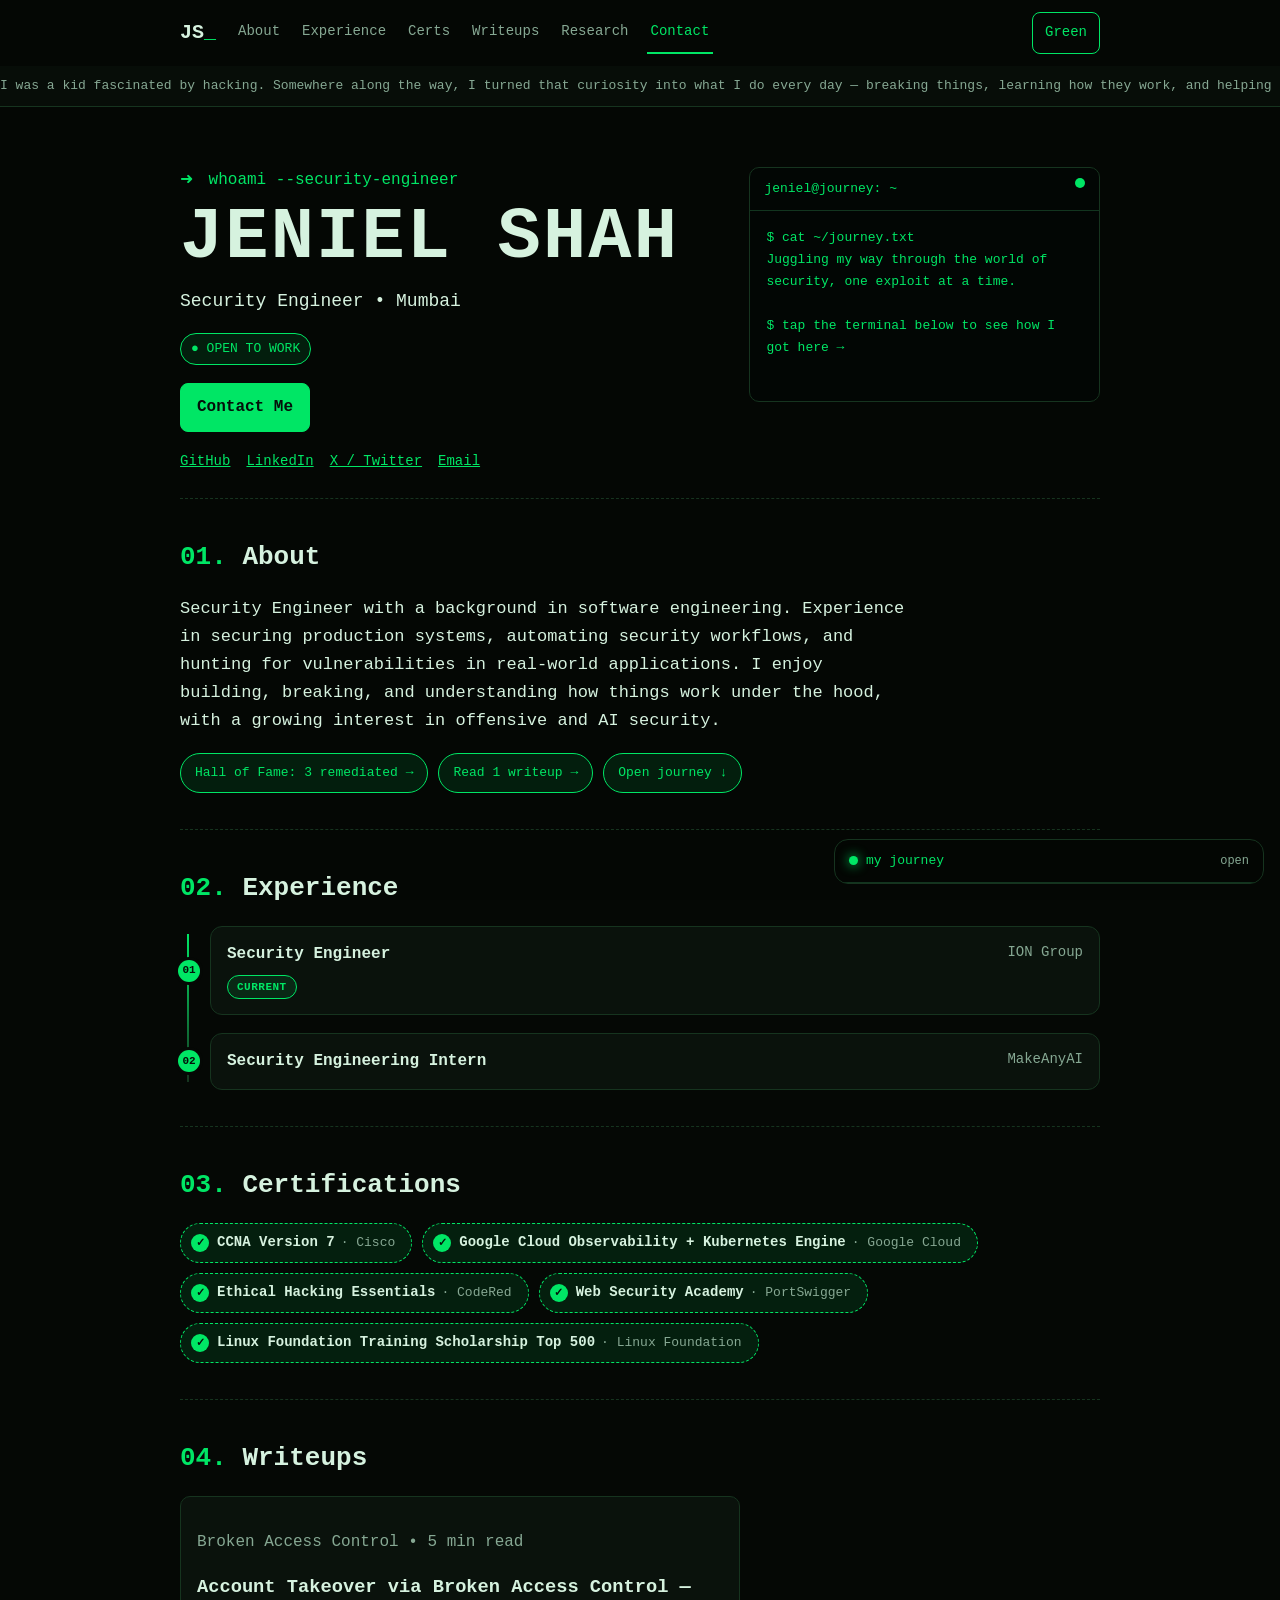
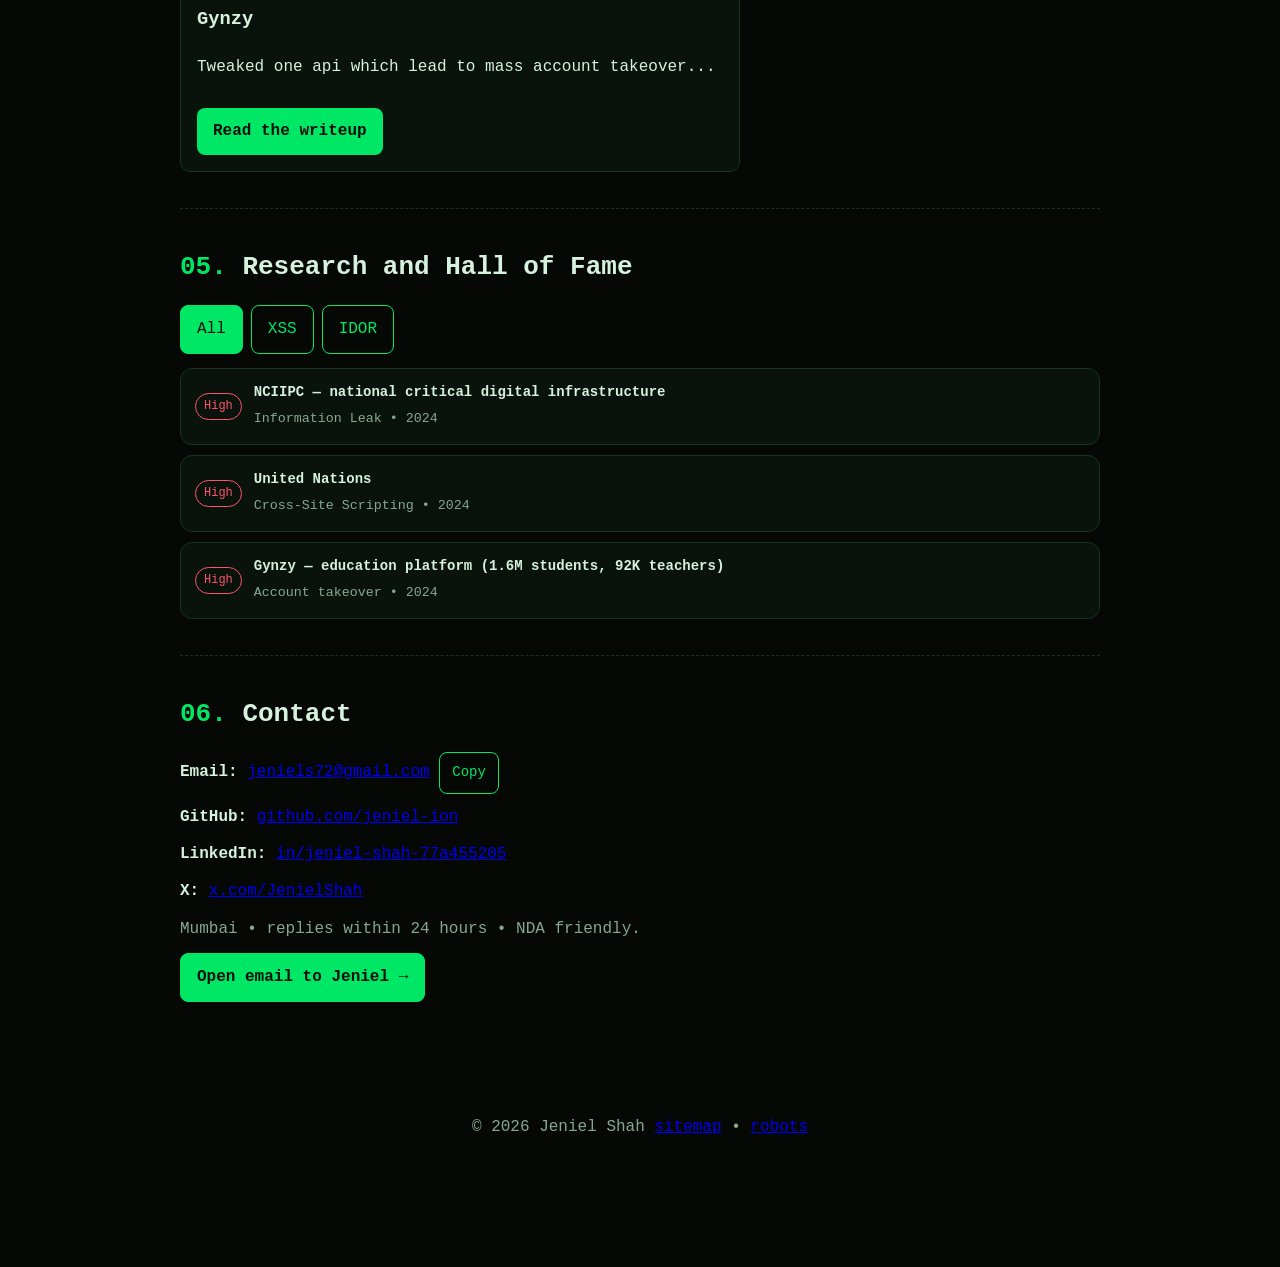
==== commit 7d815605: "Add minimal Enter button to terminal; humanify writeup summary" ====
--- a/index.html
+++ b/index.html
@@ -104,7 +104,6 @@
                 href="#writeups">Writeups</a><a href="#research">Research</a><a href="#contact">Contact</a>
         </nav>
         <div class="header-actions">
-            <a class="button-primary-small" href="#contact">Hire Me</a>
             <button type="button" id="themeSwitcherButton" class="button-ghost-small">Green</button>
             <button type="button" id="mobileMenuButton" class="button-ghost-small mobile-only" aria-expanded="false">
                 Menu
@@ -126,7 +125,7 @@
                 <p class="hero-summary" id="heroSummary"></p>
                 <p><span class="availability-badge">● OPEN TO WORK</span></p>
                 <div class="hero-button-row">
-                    <a class="button-primary" href="#contact">Hire Jeniel</a>
+                    <a class="button-primary" href="#contact">Contact Me</a>
                 </div>
                 <div class="social-link-row">
                     <a href="https://github.com/jeniel-ion" target="_blank" rel="me noopener">GitHub</a>
@@ -207,6 +206,7 @@
                                                                                    autocomplete="off" spellcheck="false"
                                                                                    aria-label="Terminal command"
                                                                                    placeholder="help • origin • journey • now • hireme">
+            <button type="button" id="terminalSubmitButton" class="terminal-submit-button" aria-label="Run command">↵</button>
         </div>
     </div>
 </div>
--- a/assets/css/portfolio-style.css
+++ b/assets/css/portfolio-style.css
@@ -811,6 +811,31 @@
     min-height: 44px;
 }
 
+.terminal-submit-button {
+    min-width: 36px;
+    min-height: 36px;
+    display: inline-flex;
+    align-items: center;
+    justify-content: center;
+    background: transparent;
+    border: 1px solid #12351f;
+    border-radius: 6px;
+    color: inherit;
+    font: inherit;
+    font-size: 15px;
+    line-height: 1;
+    cursor: pointer;
+    opacity: 0.6;
+    transition: opacity 0.15s ease, border-color 0.15s ease, background 0.15s ease;
+}
+
+.terminal-submit-button:hover,
+.terminal-submit-button:focus-visible {
+    opacity: 1;
+    border-color: var(--primary-accent);
+    background: var(--primary-accent-soft);
+}
+
 .site-footer {
     position: relative;
     z-index: 5;
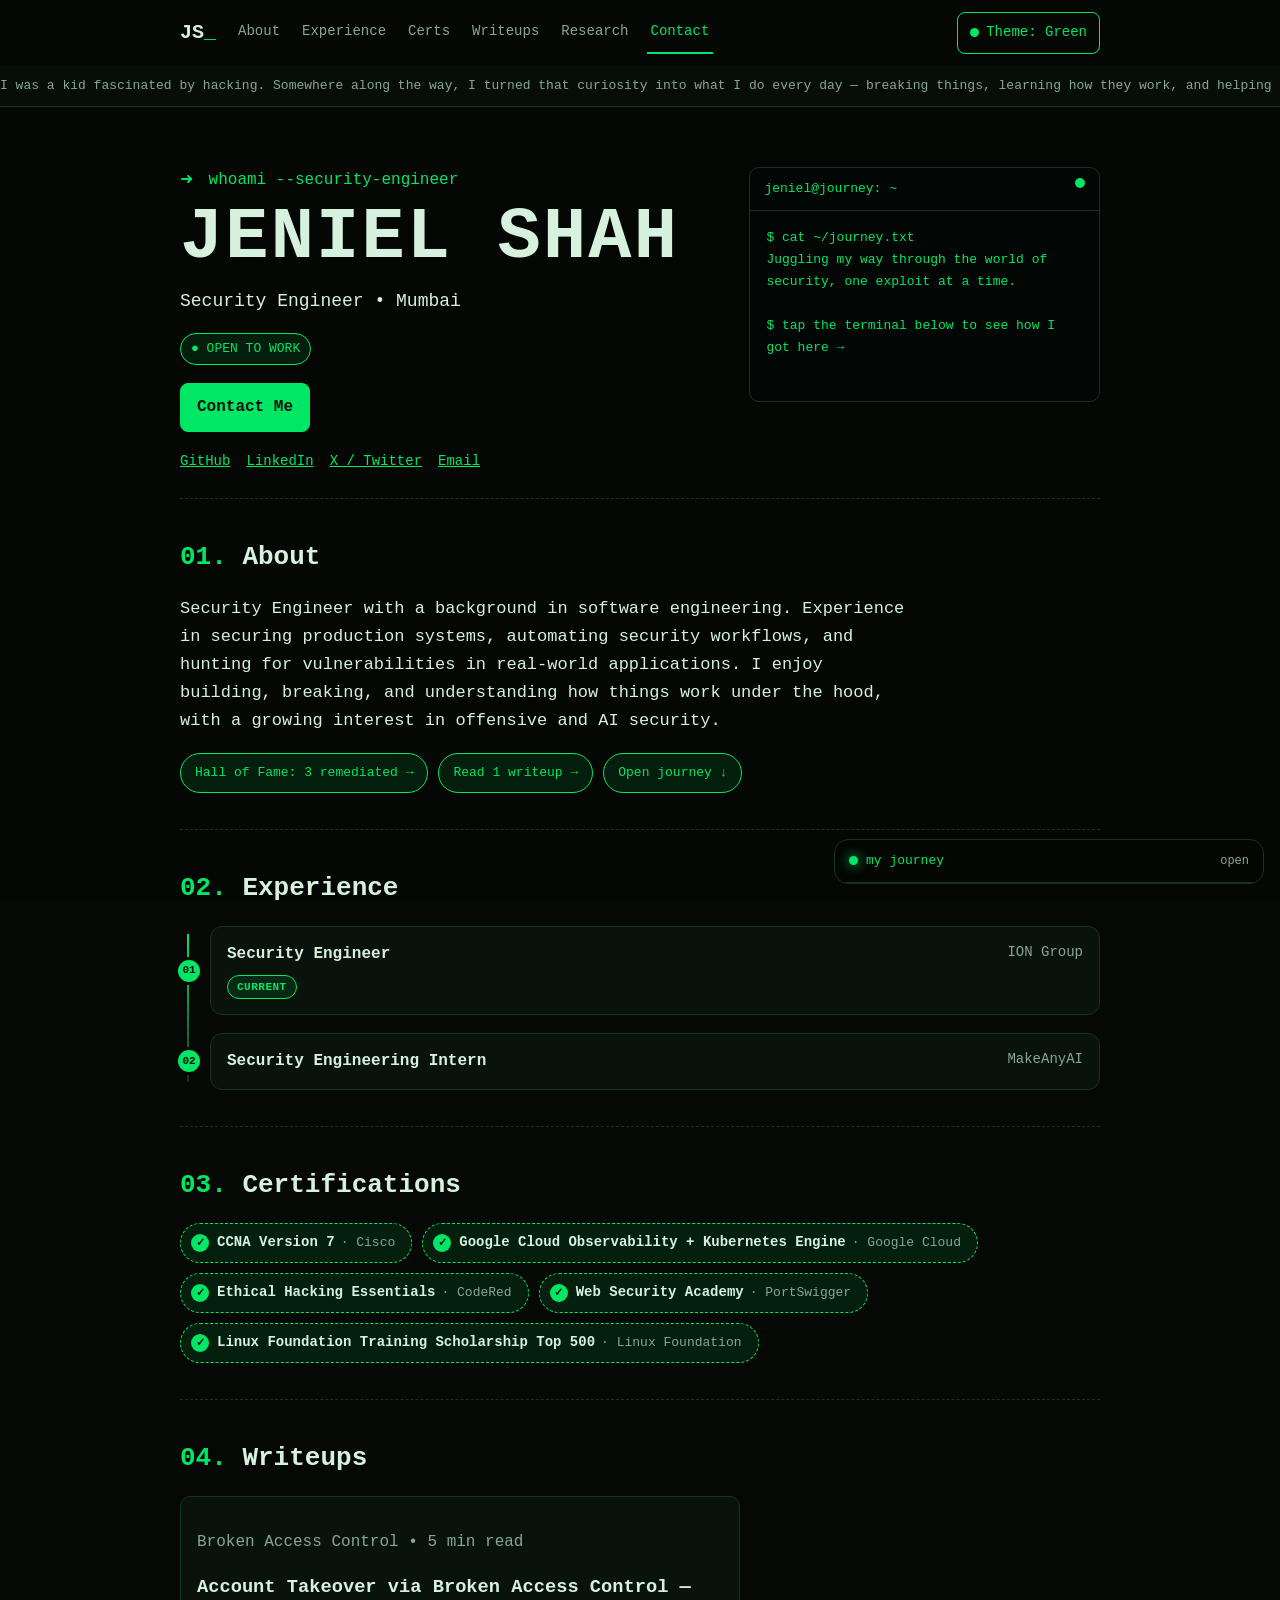
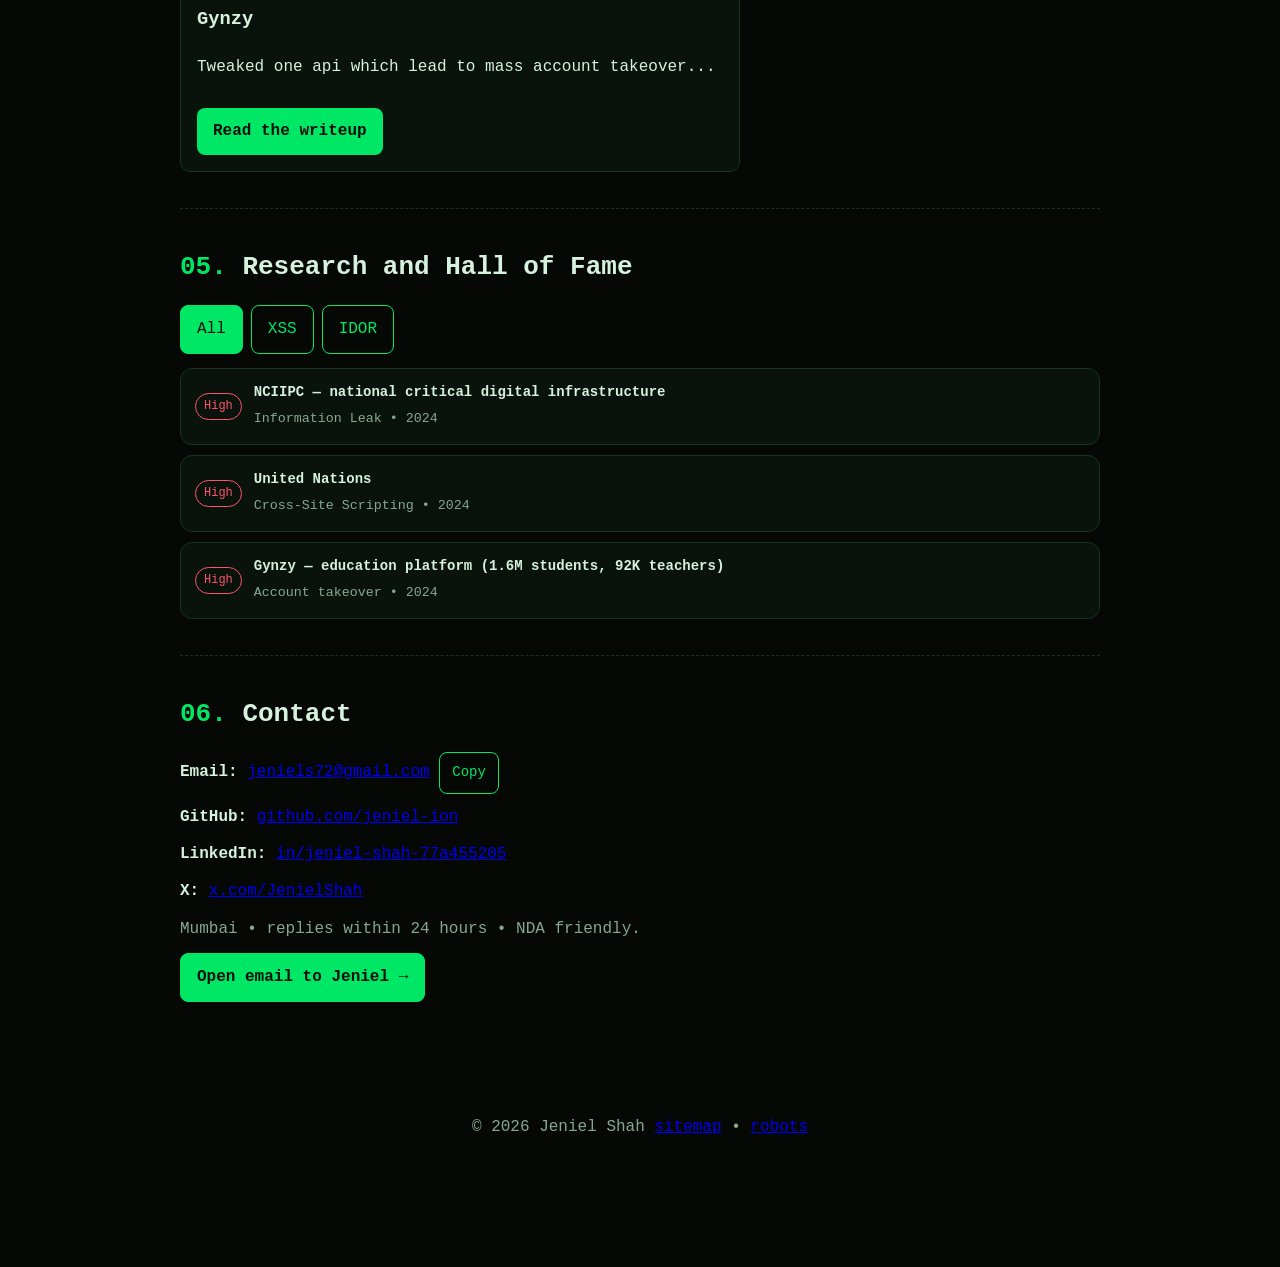
==== commit 657f8039: "Theme Toggle" ====
--- a/index.html
+++ b/index.html
@@ -104,7 +104,7 @@
                 href="#writeups">Writeups</a><a href="#research">Research</a><a href="#contact">Contact</a>
         </nav>
         <div class="header-actions">
-            <button type="button" id="themeSwitcherButton" class="button-ghost-small">Green</button>
+            <button type="button" id="themeSwitcherButton" class="button-ghost-small theme-toggle" title="Switch color theme (currently Green)" aria-label="Switch color theme. Current: Green. Activate to change."><span class="theme-swatch" aria-hidden="true"></span><span class="theme-label">Theme: Green</span></button>
             <button type="button" id="mobileMenuButton" class="button-ghost-small mobile-only" aria-expanded="false">
                 Menu
             </button>
--- a/assets/css/portfolio-style.css
+++ b/assets/css/portfolio-style.css
@@ -638,6 +638,15 @@
     font-size: 14px;
 }
 
+.theme-swatch {
+    width: 9px;
+    height: 9px;
+    border-radius: 50%;
+    background: var(--primary-accent);
+    margin-right: 7px;
+    flex: none;
+}
+
 .filter-button-row {
     display: flex;
     gap: 8px;
@@ -728,6 +737,18 @@
 .terminal-stage-line {
     color: #d6f2df;
     border-left-color: #00e665;
+    font-weight: 700;
+    margin-top: 12px;
+}
+
+.terminal-stage-line ~ .terminal-stage-line {
+    border-top: 1px dashed #1c4a2c;
+    padding-top: 8px;
+}
+
+.terminal-stage-detail {
+    color: #86a893;
+    margin-bottom: 10px;
 }
 
 .terminal-error-line {
@@ -786,6 +807,30 @@
     max-height: 300px;
     overflow: auto;
     padding: 12px;
+    scrollbar-width: thin;
+    scrollbar-color: #1c4a2c transparent;
+}
+
+.terminal-dock-body::-webkit-scrollbar {
+    width: 6px;
+    height: 6px;
+}
+
+.terminal-dock-body::-webkit-scrollbar-track {
+    background: transparent;
+}
+
+.terminal-dock-body::-webkit-scrollbar-thumb {
+    background: #1c4a2c;
+    border-radius: 3px;
+}
+
+.terminal-dock-body::-webkit-scrollbar-thumb:hover {
+    background: #00e665;
+}
+
+.terminal-dock-body::-webkit-scrollbar-corner {
+    background: transparent;
 }
 
 #terminalOutput {
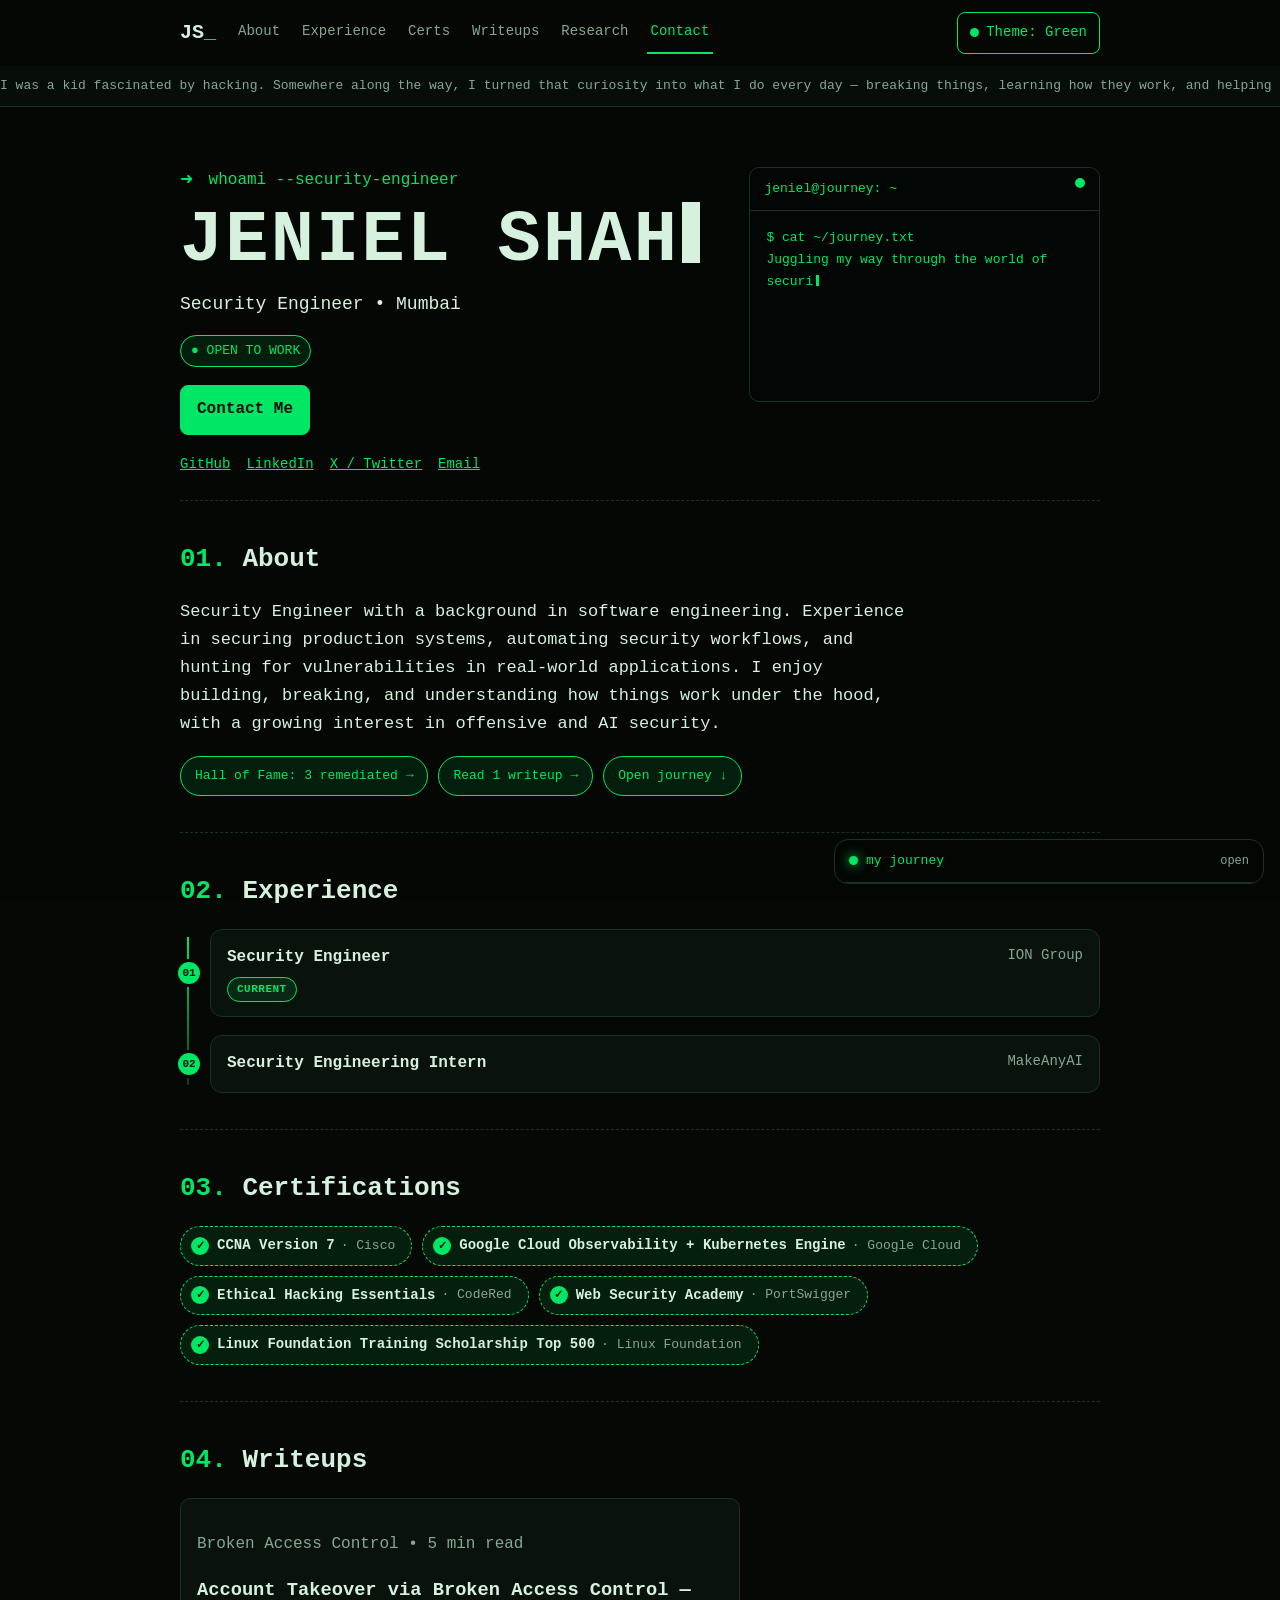
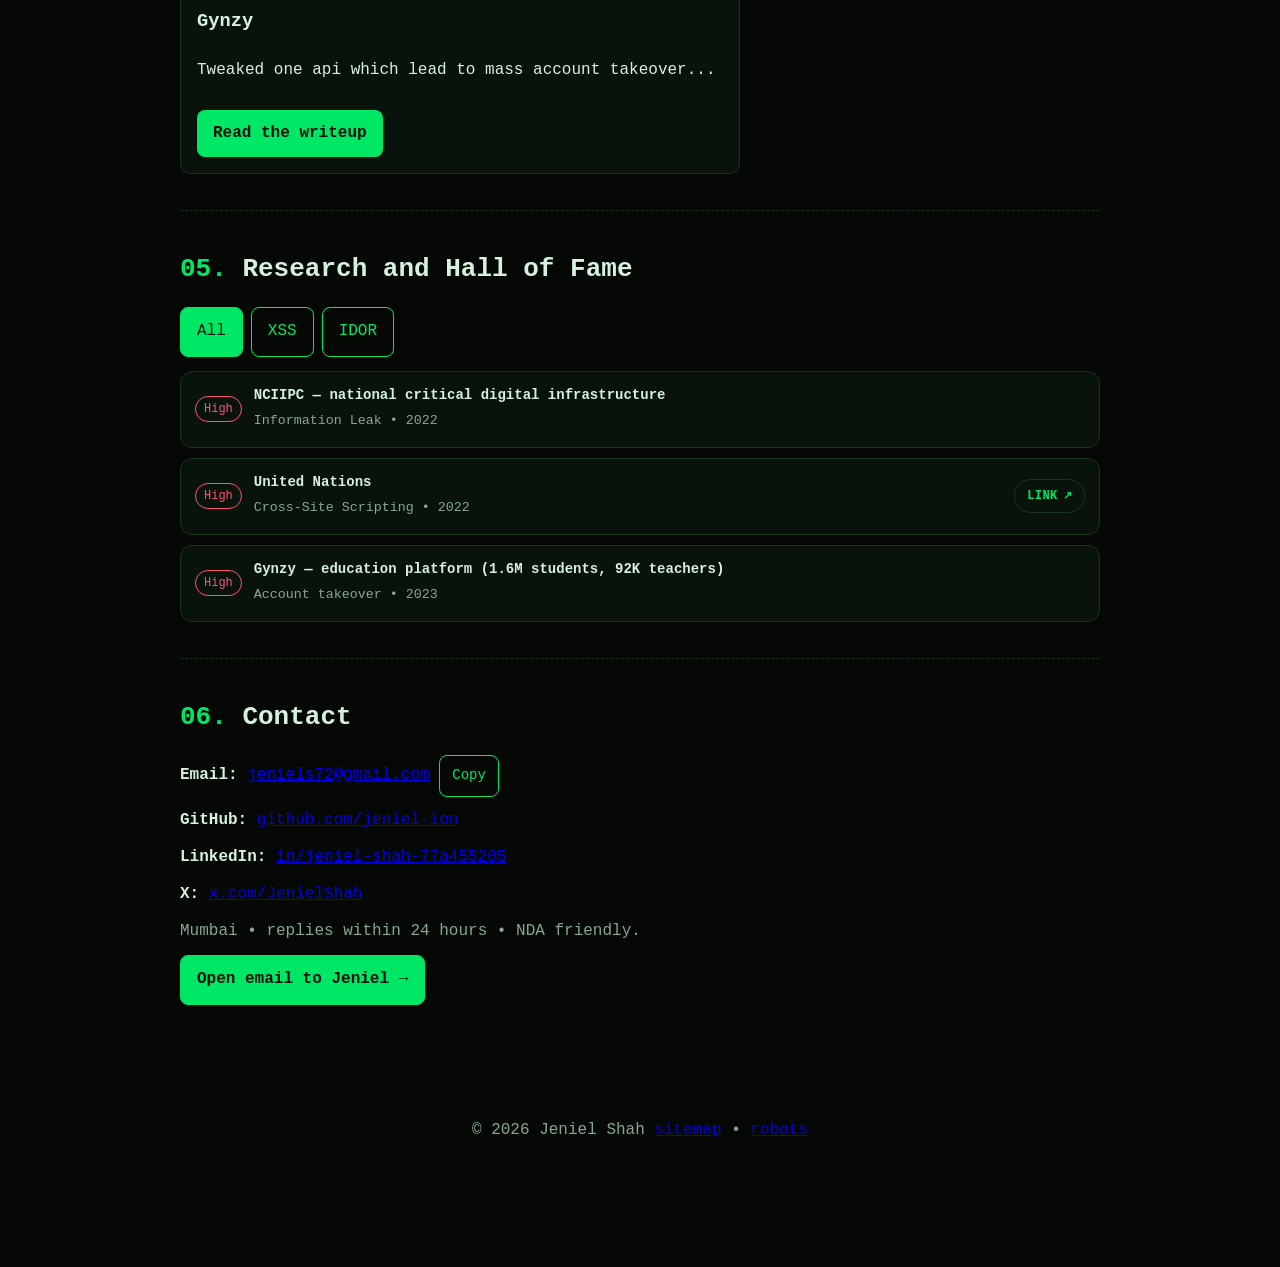
==== commit 780acecf: "added cursor effect + links for hall of fame" ====
--- a/index.html
+++ b/index.html
@@ -119,8 +119,8 @@
     <div id="top" class="page-container">
         <section class="hero-section">
             <div class="hero-text-block">
-                <p class="terminal-prompt-line"><span class="prompt-symbol">➜</span> whoami --security-engineer</p>
-                <h1 class="hero-name">JENIEL SHAH</h1>
+                <p class="terminal-prompt-line"><span class="prompt-symbol">➜</span><span id="heroPromptCommand"> whoami --security-engineer</span></p>
+                <h1 class="hero-name" id="heroName" aria-label="JENIEL SHAH">JENIEL SHAH</h1>
                 <p class="hero-role">Security Engineer • Mumbai</p>
                 <p class="hero-summary" id="heroSummary"></p>
                 <p><span class="availability-badge">● OPEN TO WORK</span></p>
--- a/assets/css/portfolio-style.css
+++ b/assets/css/portfolio-style.css
@@ -607,6 +607,36 @@
     color: var(--muted-text-color);
 }
 
+.hall-proof-link {
+    display: inline-flex;
+    align-items: center;
+    gap: 5px;
+    padding: 6px 12px;
+    border: 1px solid var(--border-color);
+    border-radius: 999px;
+    background: transparent;
+    color: var(--primary-accent);
+    font-size: 12px;
+    font-weight: 700;
+    letter-spacing: 0.4px;
+    text-transform: uppercase;
+    text-decoration: none;
+    white-space: nowrap;
+    transition: background 0.2s ease, border-color 0.2s ease, color 0.2s ease;
+}
+
+.hall-proof-link span {
+    font-size: 11px;
+    line-height: 1;
+}
+
+.hall-proof-link:hover,
+.hall-proof-link:focus-visible {
+    background: var(--primary-accent);
+    border-color: var(--primary-accent);
+    color: #04100a;
+}
+
 .button-primary, .button-primary-small, .button-ghost-small, .filter-button {
     font: inherit;
     border-radius: 8px;
@@ -645,6 +675,24 @@
     background: var(--primary-accent);
     margin-right: 7px;
     flex: none;
+}
+
+.type-cursor {
+    display: inline-block;
+    width: 0.25em;
+    height: 0.85em;
+    margin-left: 3px;
+    background: currentColor;
+    vertical-align: -0.05em;
+    animation: type-cursor-blink 0.85s steps(1) infinite;
+}
+
+@keyframes type-cursor-blink {
+    50% { opacity: 0; }
+}
+
+@media (prefers-reduced-motion: reduce) {
+    .type-cursor { animation: none; }
 }
 
 .filter-button-row {
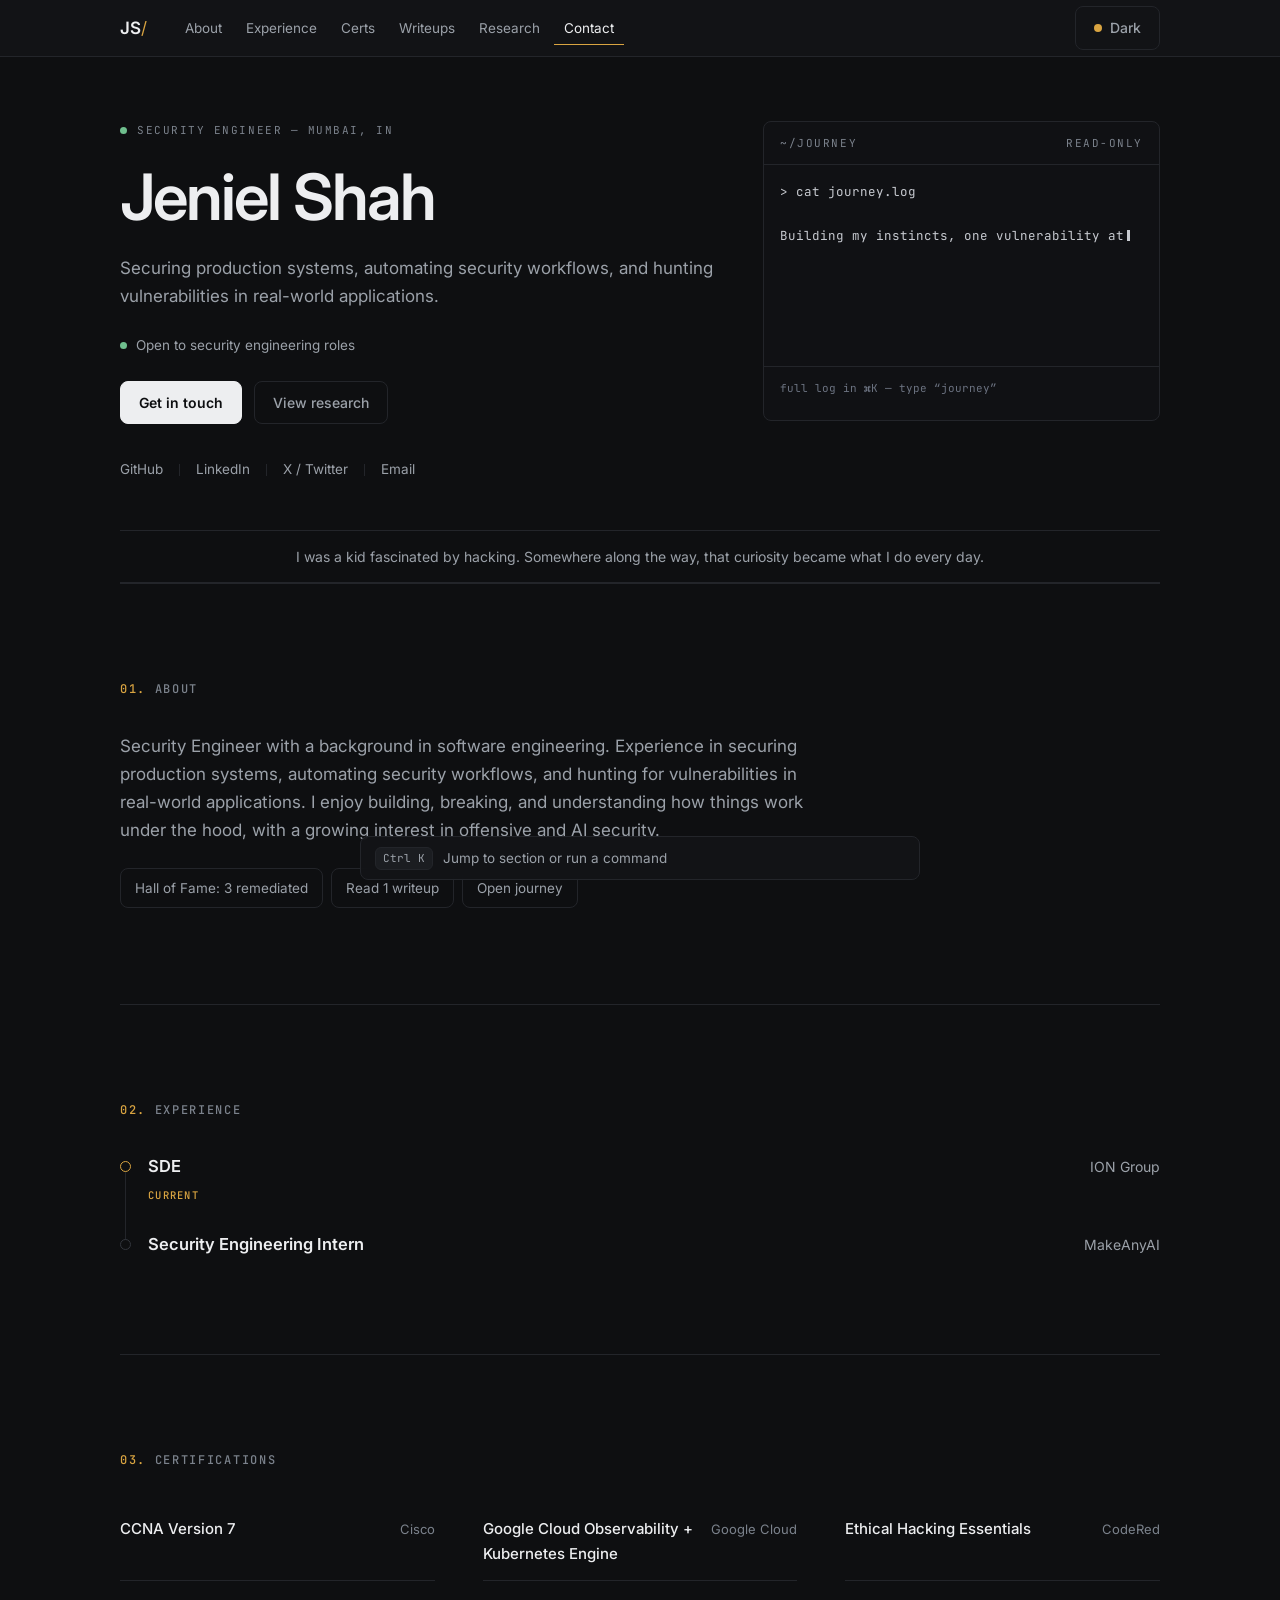
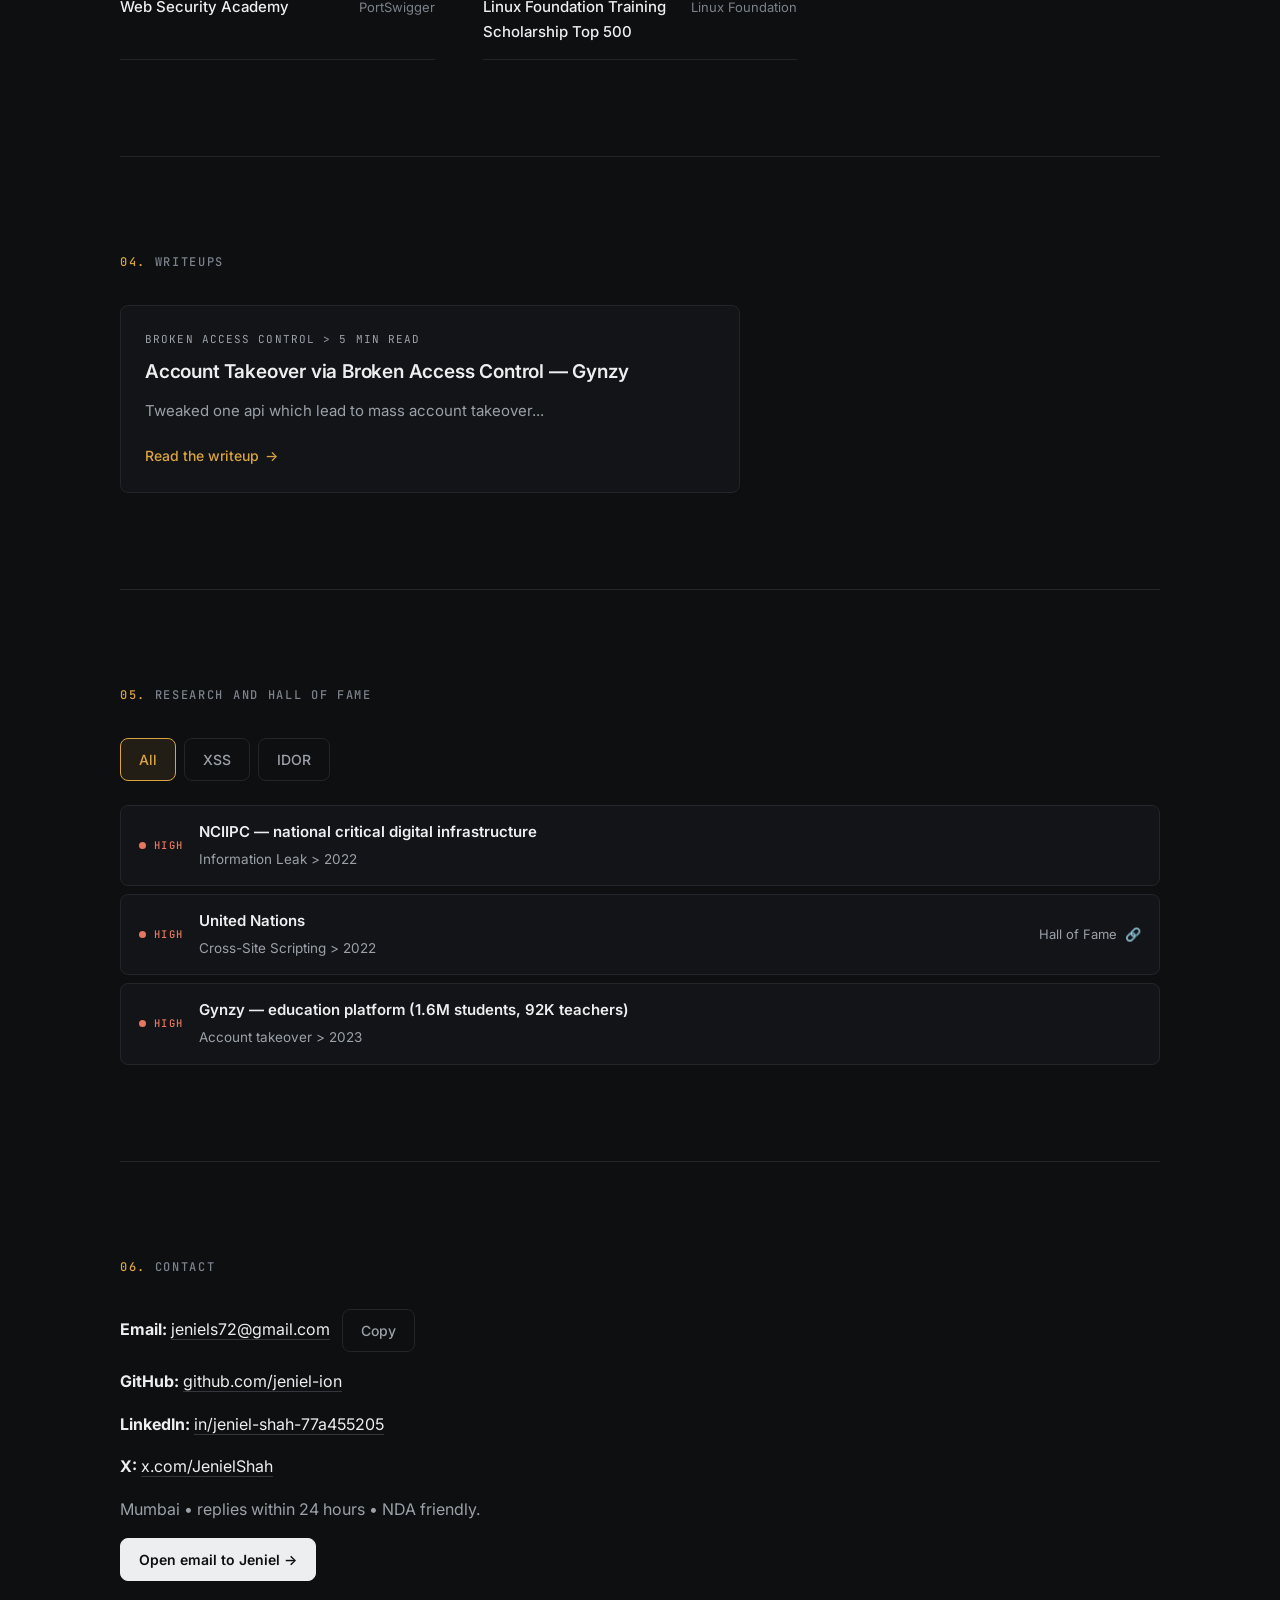
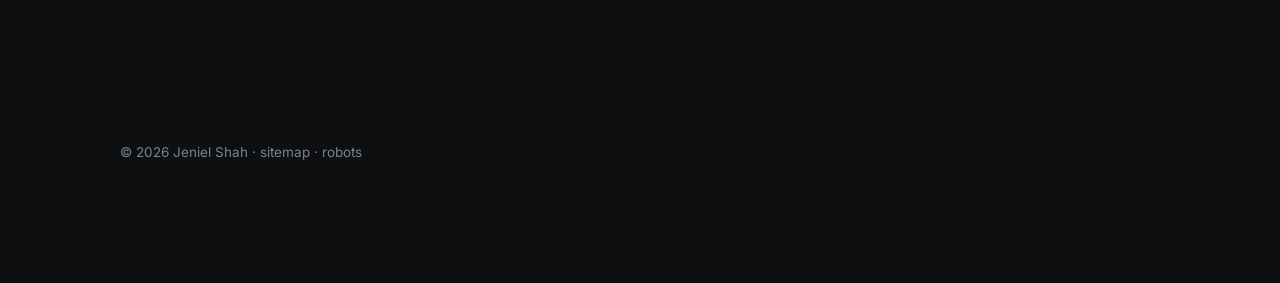
==== commit 69d943b6: "revamp" ====
--- a/index.html
+++ b/index.html
@@ -28,7 +28,10 @@
     <meta name="twitter:image:alt" content="Jeniel Shah — Security Engineer">
     <link rel="icon" type="image/svg+xml" href="assets/img/favicon.svg">
     <link rel="manifest" href="manifest.webmanifest">
-    <meta name="theme-color" content="#040b07">
+    <meta name="theme-color" content="#0E0F11">
+    <link rel="preconnect" href="https://fonts.googleapis.com">
+    <link rel="preconnect" href="https://fonts.gstatic.com" crossorigin>
+    <link rel="stylesheet" href="https://fonts.googleapis.com/css2?family=Inter:wght@400;500;600&family=JetBrains+Mono:wght@400;500&display=swap">
     <link rel="stylesheet" href="assets/css/portfolio-style.css">
     <script type="application/ld+json">{
         "@context": "https://schema.org",
@@ -73,45 +76,29 @@
                 "url": "https://jeniel-ion.github.io/",
                 "name": "Jeniel Shah — Security Engineer",
                 "inLanguage": "en",
-                "publisher": {
-                    "@id": "https://jeniel-ion.github.io/#person"
-                }
-            },
-            {
-                "@type": "ProfilePage",
-                "@id": "https://jeniel-ion.github.io/#webpage",
-                "url": "https://jeniel-ion.github.io/",
-                "name": "Jeniel Shah — Security Engineer",
-                "inLanguage": "en",
-                "isPartOf": {
-                    "@id": "https://jeniel-ion.github.io/#website"
-                },
-                "mainEntity": {
-                    "@id": "https://jeniel-ion.github.io/#person"
-                }
+                "publisher": {"@id": "https://jeniel-ion.github.io/#person"}
             }
         ]
     }</script>
 </head>
-<body data-color-theme="green">
-<canvas id="backgroundCanvas" aria-hidden="true"></canvas>
+<body data-color-theme="dark">
 <a class="skip-navigation-link" href="#mainContent">Skip to content</a>
 <header class="site-header">
     <div class="header-inner">
-        <a class="site-logo" href="#top">JS<span>_</span></a>
+        <a class="site-logo" href="#top">JS<span>/</span></a>
         <nav class="primary-navigation" id="primaryNavigation" aria-label="Primary">
             <a href="#about">About</a><a href="#experience">Experience</a><a href="#certifications">Certs</a><a
                 href="#writeups">Writeups</a><a href="#research">Research</a><a href="#contact">Contact</a>
         </nav>
         <div class="header-actions">
-            <button type="button" id="themeSwitcherButton" class="button-ghost-small theme-toggle" title="Switch color theme (currently Green)" aria-label="Switch color theme. Current: Green. Activate to change."><span class="theme-swatch" aria-hidden="true"></span><span class="theme-label">Theme: Green</span></button>
+            <button type="button" id="themeSwitcherButton" class="button-ghost-small theme-toggle"
+                    title="Switch color theme (currently Dark)"
+                    aria-label="Switch color theme. Current: Dark. Activate to change."><span class="theme-swatch"
+                                                                                                  aria-hidden="true"></span><span
+                    class="theme-label">Dark</span></button>
             <button type="button" id="mobileMenuButton" class="button-ghost-small mobile-only" aria-expanded="false">
                 Menu
             </button>
-        </div>
-    </div>
-    <div class="dream-marquee" role="note" aria-label="Personal motto">
-        <div class="dream-marquee-track"><span>I was a kid fascinated by hacking. Somewhere along the way, I turned that curiosity into what I do every day — breaking things, learning how they work, and helping make them more secure.</span>
         </div>
     </div>
 </header>
@@ -119,13 +106,14 @@
     <div id="top" class="page-container">
         <section class="hero-section">
             <div class="hero-text-block">
-                <p class="terminal-prompt-line"><span class="prompt-symbol">➜</span><span id="heroPromptCommand"> whoami --security-engineer</span></p>
-                <h1 class="hero-name" id="heroName" aria-label="JENIEL SHAH">JENIEL SHAH</h1>
-                <p class="hero-role">Security Engineer • Mumbai</p>
+                <p class="hero-eyebrow"><span class="status-dot" aria-hidden="true"></span>Security Engineer — Mumbai, IN</p>
+                <h1 class="hero-name" id="heroName">Jeniel Shah</h1>
                 <p class="hero-summary" id="heroSummary"></p>
-                <p><span class="availability-badge">● OPEN TO WORK</span></p>
+                <p class="hero-availability"><span class="status-dot" aria-hidden="true"></span>Open to security
+                    engineering roles</p>
                 <div class="hero-button-row">
-                    <a class="button-primary" href="#contact">Contact Me</a>
+                    <a class="button-primary" href="#contact">Get in touch</a>
+                    <a class="button-ghost-small" href="#research">View research</a>
                 </div>
                 <div class="social-link-row">
                     <a href="https://github.com/jeniel-ion" target="_blank" rel="me noopener">GitHub</a>
@@ -135,23 +123,27 @@
                     <a href="mailto:jeniels72@gmail.com" rel="me">Email</a>
                 </div>
             </div>
-            <aside class="hero-journey-card" aria-label="Hacker journey preview">
-                <div class="terminal-card-header"><span>jeniel@journey: ~</span><span class="live-dot"></span></div>
+            <aside class="hero-journey-card" aria-label="Career summary">
+                <div class="terminal-card-header"><span>~/journey</span><span>read-only</span></div>
                 <pre class="terminal-card-body" id="heroTerminalBody"></pre>
+                <p class="terminal-card-hint">full log in ⌘K — type “journey”</p>
             </aside>
         </section>
+        <div class="standfirst-band" role="note" aria-label="Personal motto">
+            <p>I was a kid fascinated by hacking. Somewhere along the way, that curiosity became what I do every
+                day.</p>
+        </div>
         <section id="about" class="content-section" tabindex="-1">
             <h2 class="section-heading"><span class="section-number">01.</span> About</h2>
             <p class="about-summary" id="aboutSummaryLine"></p>
             <div class="proof-pill-row">
-                <a class="proof-pill" href="#research">Hall of Fame: 3 remediated →</a>
-                <a class="proof-pill" href="writeups/gynzy-account-takeover.html">Read 1 writeup →</a>
-                <button class="proof-pill" type="button" id="openJourneyFromAbout">Open journey ↓</button>
+                <a class="proof-pill" href="#research">Hall of Fame: 3 remediated</a>
+                <a class="proof-pill" href="writeups/gynzy-account-takeover.html">Read 1 writeup</a>
+                <button class="proof-pill" type="button" id="openJourneyFromAbout">Open journey</button>
             </div>
         </section>
         <section id="experience" class="content-section" tabindex="-1">
             <h2 class="section-heading"><span class="section-number">02.</span> Experience</h2>
-            <!--<p class="muted-text section-order-note">Most recent first — 01 is current</p>-->
             <div class="compact-row-list" id="experienceTimeline"></div>
         </section>
         <section id="certifications" class="content-section" tabindex="-1">
@@ -168,7 +160,6 @@
                 <button type="button" data-research-filter="All" class="filter-button active-filter">All</button>
                 <button type="button" data-research-filter="Cross-Site Scripting" class="filter-button">XSS</button>
                 <button type="button" data-research-filter="Broken Access Control" class="filter-button">IDOR</button>
-                <!--<button type="button" data-research-filter="Privilege Escalation" class="filter-button">PrivEsc</button>-->
             </div>
             <div class="hall-of-fame-list" id="researchGrid"></div>
         </section>
@@ -180,12 +171,13 @@
                         <button type="button" class="button-ghost-small" data-copy-value="jeniels72@gmail.com">Copy
                         </button>
                     </p>
-                    <p><strong>GitHub:</strong> <a href="https://github.com/jeniel-ion" target="_blank" rel="noopener">github.com/jeniel-ion</a>
+                    <p><strong>GitHub:</strong> <a href="https://github.com/jeniel-ion" target="_blank"
+                                                   rel="noopener">github.com/jeniel-ion</a>
                     </p>
                     <p><strong>LinkedIn:</strong> <a href="https://linkedin.com/in/jeniel-shah-77a455205"
                                                      target="_blank" rel="noopener">in/jeniel-shah-77a455205</a></p>
-                    <p><strong>X:</strong> <a href="https://x.com/JenielShah" target="_blank" rel="noopener">x.com/JenielShah</a>
-                    </p>
+                    <p><strong>X:</strong> <a href="https://x.com/JenielShah" target="_blank"
+                                              rel="noopener">x.com/JenielShah</a></p>
                     <p class="muted-text">Mumbai • replies within 24 hours • NDA friendly.</p>
                     <p><a class="button-primary"
                           href="mailto:jeniels72@gmail.com?subject=Hiring%20—%20Security%20Engineer%20role">Open email
@@ -195,27 +187,32 @@
         </section>
     </div>
 </main>
-<footer class="site-footer"><p>© 2026 Jeniel Shah <a href="sitemap.xml">sitemap</a> • <a href="robots.txt">robots</a>
+<footer class="site-footer"><p>© 2026 Jeniel Shah · <a href="sitemap.xml">sitemap</a> · <a href="robots.txt">robots</a>
 </p></footer>
-<div class="terminal-dock" id="terminalDock">
-    <div class="terminal-dock-header" id="terminalDockHeader" role="button" tabindex="0" aria-expanded="false"><span
-            class="terminal-status-dot"></span><span>my journey</span><span class="terminal-hint">open</span></div>
-    <div class="terminal-dock-body" id="terminalDockBody" hidden>
-        <div id="terminalOutput" aria-live="polite"></div>
-        <div class="terminal-input-row"><span class="prompt-symbol">➜</span><input id="terminalInput" type="text"
-                                                                                   autocomplete="off" spellcheck="false"
-                                                                                   aria-label="Terminal command"
-                                                                                   placeholder="help • origin • journey • now • hireme">
-            <button type="button" id="terminalSubmitButton" class="terminal-submit-button" aria-label="Run command">↵</button>
+<div class="palette-root" id="paletteRoot" data-open="false">
+    <div class="palette-panel" id="palettePanel" hidden>
+        <div class="palette-input-row">
+            <span class="palette-prompt" aria-hidden="true">➜</span>
+            <input id="paletteInput" type="text" autocomplete="off" spellcheck="false"
+                   aria-label="Command or section filter"
+                   placeholder="Type a command or section name…">
         </div>
+        <div class="palette-results" id="paletteResults" role="listbox" aria-label="Results"></div>
+        <div class="palette-output" id="paletteOutput" aria-live="polite" hidden></div>
+        <div class="palette-footer"><span>↑↓ navigate</span><span>↵ run</span><span>esc close</span></div>
     </div>
+    <button type="button" class="palette-bar" id="paletteBar" aria-expanded="false" aria-controls="palettePanel">
+        <span class="palette-key" id="paletteKeyHint" aria-hidden="true">⌘K</span>
+        <span>Jump to section or run a command</span>
+    </button>
 </div>
 <script src="site-content.js"></script>
 <script src="disclosure-records.js"></script>
 <script src="security-collections.js"></script>
-<script src="assets/js/background-animation.js"></script>
 <script src="assets/js/navigation-controller.js"></script>
-<script src="assets/js/terminal-emulator.js"></script>
+<script src="assets/js/command-palette.js"></script>
 <script src="assets/js/site-application.js"></script>
 </body>
 </html>
+
+
--- a/assets/css/portfolio-style.css
+++ b/assets/css/portfolio-style.css
@@ -1,42 +1,72 @@
 /**
- * Portfolio Style — clean hacker-retro theme.
- * readable, token-based, mobile-first.
+ * Portfolio Style — "Quiet Credibility" editorial-minimal theme.
+ * Dark default + Light. Token-based, mobile-first.
+ * Rules: hairlines over fills, mono as seasoning, no glows, no lifts.
  */
+
+/* ------------------------------------------------------------------ *
+ * Fonts (loaded via <link> in HTML) + design tokens
+ * ------------------------------------------------------------------ */
 :root {
-    --page-background: #050805;
-    --surface-background: #070d08;
-    --card-background: #0a120c;
-    --primary-accent: #00e665;
-    --primary-accent-soft: rgba(0, 230, 101, 0.10);
-    --danger-accent: #ff5470;
-    --body-text-color: #d6f2df;
-    --muted-text-color: #86a893;
-    --border-color: #16341f;
-    --header-background: rgba(5, 8, 5, 0.92);
-    --content-max-width: 960px;
-}
-
-body[data-color-theme="amber"] {
-    --primary-accent: #ffb000;
-    --primary-accent-soft: rgba(255, 176, 0, 0.12);
-    --body-text-color: #ffedd0;
-    --card-background: #171006;
-    --surface-background: #120d05;
-    --border-color: #4a3410;
-}
-
-body[data-color-theme="paper"] {
-    --page-background: #f5f2e9;
-    --surface-background: #ffffff;
-    --card-background: #ffffff;
-    --primary-accent: #0a5c2e;
-    --primary-accent-soft: rgba(10, 92, 46, 0.08);
-    --body-text-color: #12241a;
-    --muted-text-color: #5d7266;
-    --border-color: #d8d2bf;
-    --header-background: rgba(245, 242, 233, 0.95);
-}
-
+    /* color */
+    --bg: #0E0F11;
+    --surface: #131417;
+    --card: #16171A;
+    --border: #23252A;
+    --border-strong: #33363D;
+    --text: #EDEEF0;
+    --muted: #9BA1A9;
+    --faint: #7B828C;
+    --accent: #D9A441;
+    --accent-soft: rgba(217, 164, 65, 0.10);
+    --accent-contrast: #14130E;
+    --danger: #E5765F;
+    --success: #6FBF8E;
+    --overlay: rgba(19, 20, 23, 0.92);
+    --palette-selected: #1B1D21;
+
+    /* type */
+    --font-sans: "Inter", -apple-system, BlinkMacSystemFont, "Segoe UI", Roboto, Helvetica, Arial, sans-serif;
+    --font-mono: "JetBrains Mono", ui-monospace, SFMono-Regular, Menlo, Consolas, monospace;
+
+    /* space */
+    --space-1: 4px;
+    --space-2: 8px;
+    --space-3: 12px;
+    --space-4: 16px;
+    --space-5: 24px;
+    --space-6: 32px;
+    --space-7: 48px;
+    --space-8: 64px;
+    --space-9: 96px;
+
+    /* geometry */
+    --radius-sm: 6px;
+    --radius-md: 8px;
+    --content-max-width: 1080px;
+    --prose-width: 65ch;
+}
+
+body[data-color-theme="light"] {
+    --bg: #FAFAF8;
+    --surface: #FFFFFF;
+    --card: #FFFFFF;
+    --border: #E6E4DE;
+    --border-strong: #D3D0C7;
+    --text: #16181C;
+    --muted: #5F6672;
+    --faint: #8A8F98;
+    --accent: #D9A441;
+    --accent-soft: rgba(217, 164, 65, 0.14);
+    --danger: #C2503C;
+    --success: #2E7D52;
+    --overlay: rgba(255, 255, 255, 0.94);
+    --palette-selected: #F1F0EA;
+}
+
+/* ------------------------------------------------------------------ *
+ * Base
+ * ------------------------------------------------------------------ */
 * {
     box-sizing: border-box;
 }
@@ -47,20 +77,37 @@
 
 body {
     margin: 0;
-    background: var(--page-background);
-    color: var(--body-text-color);
-    font-family: ui-monospace, SFMono-Regular, Menlo, Consolas, monospace;
+    background: var(--bg);
+    color: var(--text);
+    font-family: var(--font-sans);
     font-size: 16px;
-    line-height: 1.7;
-}
-
-#backgroundCanvas {
-    position: fixed;
-    inset: 0;
-    z-index: 0;
-    opacity: 0.10;
-}
-
+    line-height: 1.65;
+    -webkit-font-smoothing: antialiased;
+    text-rendering: optimizeLegibility;
+}
+
+:focus-visible {
+    outline: 2px solid var(--accent);
+    outline-offset: 2px;
+    border-radius: 2px;
+}
+
+::selection {
+    background: var(--accent-soft);
+}
+
+img {
+    max-width: 100%;
+    height: auto;
+}
+
+.muted-text {
+    color: var(--muted);
+}
+
+/* ------------------------------------------------------------------ *
+ * Skip link
+ * ------------------------------------------------------------------ */
 .skip-navigation-link {
     position: absolute;
     left: -9999px;
@@ -70,611 +117,151 @@
     left: 12px;
     top: 12px;
     z-index: 100;
-    background: var(--primary-accent);
-    color: #000;
+    background: var(--text);
+    color: var(--bg);
     padding: 8px 12px;
-}
-
+    border-radius: var(--radius-sm);
+}
+
+/* ------------------------------------------------------------------ *
+ * Header
+ * ------------------------------------------------------------------ */
 .site-header {
     position: sticky;
     top: 0;
     z-index: 20;
-    background: var(--header-background);
-    backdrop-filter: blur(8px);
+    background: var(--overlay);
+    backdrop-filter: blur(12px);
+    -webkit-backdrop-filter: blur(12px);
+    border-bottom: 1px solid var(--border);
 }
 
 .header-inner {
     max-width: var(--content-max-width);
     margin: 0 auto;
-    padding: 12px 20px;
-    display: flex;
-    align-items: center;
-    gap: 18px;
+    padding: 0 20px;
+    height: 56px;
+    display: flex;
+    align-items: center;
+    gap: 28px;
 }
 
 .site-logo {
-    font-weight: 800;
-    font-size: 20px;
-    color: var(--body-text-color);
+    font-weight: 600;
+    font-size: 17px;
+    letter-spacing: -0.01em;
+    color: var(--text);
     text-decoration: none;
 }
 
 .site-logo span {
-    color: var(--primary-accent);
+    color: var(--accent);
+    font-weight: 400;
 }
 
 .primary-navigation {
     display: flex;
-    gap: 14px;
+    gap: 4px;
     flex-wrap: wrap;
 }
 
 .primary-navigation a {
-    color: var(--muted-text-color);
+    color: var(--muted);
     text-decoration: none;
-    font-size: 14px;
-    padding: 8px 4px;
-    position: relative;
-    transition: color 0.2s ease;
-}
-
-.primary-navigation a::after {
-    content: "";
-    position: absolute;
-    left: 0;
-    bottom: 2px;
-    height: 2px;
-    width: 100%;
-    background: var(--primary-accent);
-    transform: scaleX(0);
-    transform-origin: left;
-    transition: transform 0.25s ease;
+    font-size: 13.5px;
+    padding: 6px 10px;
+    border-radius: var(--radius-sm);
+    transition: color 0.15s ease, background 0.15s ease;
 }
 
 .primary-navigation a:hover {
-    color: var(--body-text-color);
-}
-
-.primary-navigation a:hover::after {
-    transform: scaleX(1);
+    color: var(--text);
 }
 
 .primary-navigation a.active-section {
-    color: var(--primary-accent);
-    border-bottom: 2px solid var(--primary-accent);
+    color: var(--text);
+    box-shadow: inset 0 -1px 0 var(--accent);
+    border-radius: 0;
 }
 
 .header-actions {
     margin-left: auto;
     display: flex;
-    gap: 8px;
-    align-items: center;
-}
-
-.dream-marquee {
-    position: relative;
-    z-index: 5;
-    overflow: hidden;
-    border-bottom: 1px solid var(--border-color);
-    background: var(--surface-background);
-}
-
-.dream-marquee-track {
-    color: var(--muted-text-color);
-    font-size: 13px;
-    padding: 9px 0;
-}
-
-.dream-marquee-track span {
-    display: inline-block;
-    white-space: nowrap;
-    animation: dream-marquee-slide 45s linear infinite;
-}
-
-@keyframes dream-marquee-slide {
-    from {
-        transform: translateX(100vw);
-    }
-    to {
-        transform: translateX(-100%);
-    }
-}
-
-.page-container {
-    position: relative;
-    z-index: 5;
-    max-width: var(--content-max-width);
-    margin: 0 auto;
-    padding: 20px;
-}
-
-.hero-section {
-    display: grid;
-    grid-template-columns: 1.4fr 0.9fr;
-    gap: 24px;
-    padding: 40px 0 24px;
-    align-items: start;
-}
-
-.terminal-prompt-line {
-    color: var(--primary-accent);
-    margin: 0 0 8px;
-}
-
-.hero-name {
-    font-size: clamp(42px, 7vw, 72px);
-    margin: 0;
-    letter-spacing: 0.03em;
-    line-height: 1;
-}
-
-.hero-role {
-    font-size: 18px;
-    margin: 12px 0;
-}
-
-.hero-summary {
-    max-width: 58ch;
-    color: var(--body-text-color);
-}
-
-.availability-badge {
-    display: inline-block;
-    border: 1px solid var(--primary-accent);
-    color: var(--primary-accent);
-    background: var(--primary-accent-soft);
-    padding: 4px 10px;
-    border-radius: 999px;
-    font-size: 13px;
-}
-
-.hero-button-row {
-    display: flex;
-    gap: 12px;
-    flex-wrap: wrap;
-    margin: 18px 0;
-}
-
-.social-link-row {
-    display: flex;
-    gap: 16px;
-    flex-wrap: wrap;
+    gap: var(--space-2);
+    align-items: center;
+}
+
+/* ------------------------------------------------------------------ *
+ * Buttons & controls
+ * ------------------------------------------------------------------ */
+.button-primary,
+.button-ghost-small,
+.filter-button {
+    font: inherit;
     font-size: 14px;
-}
-
-.social-link-row a {
-    color: var(--primary-accent);
-}
-
-.hero-journey-card {
-    border: 1px solid var(--border-color);
-    background: #020604;
-    color: #00e665;
-    border-radius: 10px;
-    overflow: hidden;
-}
-
-body[data-color-theme="paper"] .hero-journey-card {
-    background: #0b120d;
-}
-
-.terminal-card-header {
-    display: flex;
-    justify-content: space-between;
-    padding: 10px 14px;
-    border-bottom: 1px solid #12351f;
-    font-size: 13px;
-}
-
-.live-dot {
-    width: 10px;
-    height: 10px;
-    border-radius: 50%;
-    background: #00e665;
-    display: inline-block;
-}
-
-.terminal-card-body {
-    padding: 16px;
-    font-size: 13px;
-    min-height: 190px;
-    white-space: pre-wrap;
-    margin: 0;
-}
-
-.content-section {
-    padding: 36px 0;
-    border-top: 1px dashed var(--border-color);
-}
-
-.section-heading {
-    font-size: 26px;
-    margin: 0 0 16px;
-}
-
-.section-number {
-    color: var(--primary-accent);
-}
-
-.muted-text {
-    color: var(--muted-text-color);
-}
-
-.card-grid {
-    display: grid;
-    grid-template-columns: repeat(auto-fit, minmax(270px, 1fr));
-    gap: 14px;
-}
-
-.information-card {
-    border: 1px solid var(--border-color);
-    background: var(--card-background);
-    border-radius: 10px;
-    padding: 16px;
-}
-
-.information-card h3 {
-    margin-top: 0;
-}
-
-.severity-high {
-    color: var(--danger-accent);
-    border: 1px solid var(--danger-accent);
-    padding: 2px 8px;
-    border-radius: 999px;
-    font-size: 12px;
-}
-
-.compact-row-list {
-    position: relative;
-    display: grid;
-    gap: 18px;
-    padding-left: 30px;
-    counter-reset: step;
-}
-
-.compact-row-list::before {
-    content: "";
-    position: absolute;
-    left: 7px;
-    top: 8px;
-    bottom: 8px;
-    width: 2px;
-    background: linear-gradient(var(--primary-accent), var(--border-color));
-}
-
-.compact-row {
-    position: relative;
-    counter-increment: step;
-    display: flex;
-    justify-content: space-between;
-    gap: 12px;
-    padding: 14px 16px;
-    background: var(--card-background);
-    border: 1px solid var(--border-color);
-    border-radius: 12px;
-    transition: background 0.2s ease, border-color 0.2s ease, transform 0.2s ease;
-}
-
-.compact-row::before {
-    content: counter(step, decimal-leading-zero);
-    position: absolute;
-    left: -33px;
-    top: 50%;
-    transform: translateY(-50%);
-    width: 22px;
-    height: 22px;
-    border-radius: 50%;
-    display: grid;
-    place-items: center;
-    background: var(--primary-accent);
-    color: #04100a;
-    font-size: 11px;
-    font-weight: 800;
-    line-height: 1;
-    box-shadow: 0 0 0 3px var(--page-background);
-}
-
-.compact-row:hover {
-    background: var(--primary-accent-soft);
-    border-color: var(--primary-accent);
-    transform: translateX(3px);
-}
-
-.compact-row strong {
-    display: block;
-}
-
-.compact-row span {
-    color: var(--muted-text-color);
-    font-size: 14px;
-}
-
-.compact-row .current-badge {
-    display: inline-block;
-    margin: 6px 0 0;
-    padding: 2px 9px;
-    border-radius: 999px;
-    background: var(--primary-accent-soft);
-    border: 1px solid var(--primary-accent);
-    color: var(--primary-accent);
-    font-size: 11px;
-    font-style: normal;
-    font-weight: 700;
-    letter-spacing: 0.5px;
-    text-transform: uppercase;
-}
-
-.section-order-note {
-    margin: -4px 0 14px;
-    font-size: 13px;
-    color: var(--muted-text-color);
-}
-
-.article-page {
-    line-height: 1.7;
-}
-
-.article-page h1 {
-    font-size: 28px;
-    line-height: 1.25;
-    margin: 10px 0 16px;
-    font-weight: 800;
-}
-
-.article-page h2 {
-    font-size: 20px;
-    margin: 30px 0 10px;
-    font-weight: 800;
-}
-
-.article-page h2::before {
-    content: "";
-    display: inline-block;
+    font-weight: 500;
+    border-radius: var(--radius-md);
+    min-height: 42px;
+    cursor: pointer;
+    text-decoration: none;
+    display: inline-flex;
+    align-items: center;
+    justify-content: center;
+    padding: 9px 18px;
+    transition: background 0.15s ease, border-color 0.15s ease, color 0.15s ease;
+}
+
+.button-primary {
+    background: var(--text);
+    color: var(--bg);
+    border: 1px solid var(--text);
+    font-weight: 600;
+}
+
+.button-primary:hover {
+    background: var(--border-strong);
+    border-color: var(--border-strong);
+}
+
+body[data-color-theme="light"] .button-primary:hover {
+    background: #2A2D33;
+    border-color: #2A2D33;
+    color: #FAFAF8;
+}
+
+.button-ghost-small,
+.filter-button {
+    background: transparent;
+    color: var(--muted);
+    border: 1px solid var(--border);
+}
+
+.button-ghost-small:hover,
+.filter-button:hover {
+    color: var(--text);
+    border-color: var(--border-strong);
+}
+
+.filter-button.active-filter {
+    color: var(--accent);
+    border-color: var(--accent);
+    background: var(--accent-soft);
+}
+
+.theme-swatch {
     width: 8px;
     height: 8px;
     border-radius: 50%;
-    background: var(--primary-accent);
-    margin-right: 9px;
-    vertical-align: 1px;
-}
-
-.article-page a {
-    color: var(--primary-accent);
-}
-
-.article-page pre {
-    background: var(--surface-background);
-    border: 1px solid var(--border-color);
-    border-radius: 10px;
-    padding: 14px 16px;
-    overflow-x: auto;
-    margin: 14px 0;
-    line-height: 1.55;
-}
-
-.article-page code {
-    font-family: Consolas, "SF Mono", "Cascadia Mono", Menlo, monospace;
-    font-size: 13px;
-}
-
-.article-page pre code {
-    color: var(--body-text-color);
-}
-
-.article-page :not(pre) > code {
-    background: var(--surface-background);
-    border: 1px solid var(--border-color);
-    border-radius: 5px;
-    padding: 1px 6px;
-    color: var(--primary-accent);
-}
-
-.article-page blockquote {
-    margin: 16px 0;
-    padding: 6px 16px;
-    border-left: 3px solid var(--primary-accent);
-    color: var(--muted-text-color);
-    font-style: italic;
-}
-
-.article-page li {
-    margin-bottom: 6px;
-}
-
-.compact-grid {
-    display: flex;
+    background: var(--accent);
+    margin-right: 8px;
+    flex: none;
+}
+
+.filter-button-row {
+    display: flex;
+    gap: var(--space-2);
     flex-wrap: wrap;
-    gap: 10px;
-}
-
-.compact-card {
-    position: relative;
-    display: inline-flex;
-    align-items: center;
-    gap: 6px;
-    max-width: 100%;
-    border: 1px dashed var(--primary-accent);
-    border-radius: 999px;
-    padding: 7px 16px 7px 36px;
-    background: var(--primary-accent-soft);
-    transition: transform 0.2s ease, box-shadow 0.2s ease;
-}
-
-.compact-card::before {
-    content: "✓";
-    position: absolute;
-    left: 10px;
-    top: 50%;
-    transform: translateY(-50%);
-    display: grid;
-    place-items: center;
-    width: 18px;
-    height: 18px;
-    border-radius: 50%;
-    background: var(--primary-accent);
-    color: #04100a;
-    font-size: 11px;
-    font-weight: 800;
-}
-
-.compact-card:hover {
-    transform: translateY(-2px);
-    box-shadow: 0 8px 24px rgba(0, 230, 101, 0.16);
-}
-
-.compact-card strong {
-    font-size: 14px;
-}
-
-.compact-card span {
-    color: var(--muted-text-color);
-    font-size: 13px;
-}
-
-.compact-card span::before {
-    content: "· ";
-}
-
-.single-feature {
-    grid-template-columns: minmax(0, 560px);
-}
-
-.feature-link {
-    display: inline-flex;
-    margin-top: 10px;
-    color: #04100a;
-    background: var(--primary-accent);
-    border-radius: 8px;
-    padding: 10px 16px;
-    text-decoration: none;
-    font-weight: 700;
-    transition: transform 0.2s ease, box-shadow 0.2s ease;
-}
-
-.feature-link:hover {
-    transform: translateY(-2px);
-    box-shadow: 0 10px 26px rgba(0, 230, 101, 0.25);
-}
-
-.hall-of-fame-list {
-    display: grid;
-    gap: 10px;
-}
-
-.hall-row {
-    display: grid;
-    grid-template-columns: auto 1fr auto;
-    gap: 12px;
-    align-items: center;
-    border: 1px solid var(--border-color);
-    background: var(--card-background);
-    border-radius: 12px;
-    padding: 12px 14px;
-    position: relative;
-    overflow: hidden;
-    transition: transform 0.2s ease, border-color 0.2s ease, box-shadow 0.2s ease;
-}
-
-.hall-row::before {
-    content: "";
-    position: absolute;
-    left: 0;
-    top: 0;
-    bottom: 0;
-    width: 3px;
-    background: var(--primary-accent);
-    transform: scaleY(0);
-    transition: transform 0.25s ease;
-}
-
-.hall-row:hover {
-    transform: translateY(-2px);
-    border-color: var(--primary-accent);
-    box-shadow: 0 10px 26px rgba(0, 230, 101, 0.14);
-}
-
-.hall-row:hover::before {
-    transform: scaleY(1);
-}
-
-.hall-row strong {
-    display: block;
-    font-size: 14px;
-}
-
-.hall-row small {
-    color: var(--muted-text-color);
-}
-
-.hall-proof-link {
-    display: inline-flex;
-    align-items: center;
-    gap: 5px;
-    padding: 6px 12px;
-    border: 1px solid var(--border-color);
-    border-radius: 999px;
-    background: transparent;
-    color: var(--primary-accent);
-    font-size: 12px;
-    font-weight: 700;
-    letter-spacing: 0.4px;
-    text-transform: uppercase;
-    text-decoration: none;
-    white-space: nowrap;
-    transition: background 0.2s ease, border-color 0.2s ease, color 0.2s ease;
-}
-
-.hall-proof-link span {
-    font-size: 11px;
-    line-height: 1;
-}
-
-.hall-proof-link:hover,
-.hall-proof-link:focus-visible {
-    background: var(--primary-accent);
-    border-color: var(--primary-accent);
-    color: #04100a;
-}
-
-.button-primary, .button-primary-small, .button-ghost-small, .filter-button {
-    font: inherit;
-    border-radius: 8px;
-    min-height: 44px;
-    cursor: pointer;
-    text-decoration: none;
-    display: inline-flex;
-    align-items: center;
-    justify-content: center;
-    padding: 10px 16px;
-}
-
-.button-primary, .button-primary-small {
-    background: var(--primary-accent);
-    color: #04100a;
-    border: 1px solid var(--primary-accent);
-    font-weight: 700;
-}
-
-.button-ghost-small, .filter-button {
-    background: transparent;
-    color: var(--primary-accent);
-    border: 1px solid var(--primary-accent);
-}
-
-.button-primary-small, .button-ghost-small {
-    min-height: 40px;
-    padding: 8px 12px;
-    font-size: 14px;
-}
-
-.theme-swatch {
-    width: 9px;
-    height: 9px;
-    border-radius: 50%;
-    background: var(--primary-accent);
-    margin-right: 7px;
-    flex: none;
+    margin-bottom: var(--space-5);
 }
 
 .type-cursor {
@@ -691,266 +278,895 @@
     50% { opacity: 0; }
 }
 
-@media (prefers-reduced-motion: reduce) {
-    .type-cursor { animation: none; }
-}
-
-.filter-button-row {
-    display: flex;
-    gap: 8px;
-    flex-wrap: wrap;
-    margin-bottom: 14px;
-}
-
-.filter-button.active-filter {
-    background: var(--primary-accent);
-    color: #04100a;
-}
-
-.about-summary {
-    max-width: 72ch;
+/* ------------------------------------------------------------------ *
+ * Layout & page rhythm
+ * ------------------------------------------------------------------ */
+.page-container {
+    position: relative;
+    z-index: 5;
+    max-width: var(--content-max-width);
+    margin: 0 auto;
+    padding: 0 20px;
+}
+
+.content-section {
+    padding: var(--space-9) 0;
+    border-top: 1px solid var(--border);
+    scroll-margin-top: 70px;
+}
+
+.section-heading {
+    font-family: var(--font-mono);
+    font-size: 12px;
+    font-weight: 500;
+    letter-spacing: 0.14em;
+    text-transform: uppercase;
+    color: var(--faint);
+    margin: 0 0 var(--space-6);
+}
+
+.section-number {
+    color: var(--accent);
+}
+
+/* ------------------------------------------------------------------ *
+ * Hero
+ * ------------------------------------------------------------------ */
+.hero-section {
+    display: grid;
+    grid-template-columns: 1.5fr 1fr;
+    gap: var(--space-7);
+    padding: var(--space-8) 0 var(--space-7);
+    align-items: start;
+}
+
+.hero-eyebrow {
+    display: flex;
+    align-items: center;
+    gap: 10px;
+    font-family: var(--font-mono);
+    font-size: 11px;
+    letter-spacing: 0.14em;
+    text-transform: uppercase;
+    color: var(--faint);
+    margin: 0 0 var(--space-5);
+}
+
+.hero-eyebrow .status-dot {
+    width: 7px;
+    height: 7px;
+    border-radius: 50%;
+    background: var(--success);
+    flex: none;
+}
+
+.hero-name {
+    font-size: clamp(42px, 6vw, 64px);
+    font-weight: 600;
+    letter-spacing: -0.03em;
+    line-height: 1.05;
+    margin: 0 0 var(--space-5);
+    color: var(--text);
+}
+
+.hero-summary {
+    max-width: 54ch;
     font-size: 17px;
     line-height: 1.65;
-    margin: 14px 0 18px;
-}
-
-.proof-pill-row {
-    display: flex;
-    gap: 10px;
+    color: var(--muted);
+    margin: 0 0 var(--space-5);
+}
+
+.hero-availability {
+    display: flex;
+    align-items: center;
+    gap: 9px;
+    font-size: 13.5px;
+    color: var(--muted);
+    margin: 0 0 var(--space-5);
+}
+
+.hero-availability .status-dot {
+    width: 7px;
+    height: 7px;
+    border-radius: 50%;
+    background: var(--success);
+    flex: none;
+}
+
+.hero-button-row {
+    display: flex;
+    gap: var(--space-3);
     flex-wrap: wrap;
-}
-
-.proof-pill {
-    display: inline-flex;
-    align-items: center;
-    gap: 6px;
-    font: inherit;
-    font-size: 13px;
-    padding: 8px 14px;
-    border-radius: 999px;
-    border: 1px solid var(--primary-accent);
-    color: var(--primary-accent);
-    background: var(--primary-accent-soft);
-    cursor: pointer;
+    margin: 0 0 var(--space-6);
+}
+
+.social-link-row {
+    display: flex;
+    gap: 0;
+    flex-wrap: wrap;
+    font-size: 13.5px;
+    align-items: center;
+}
+
+.social-link-row a {
+    color: var(--muted);
     text-decoration: none;
-    transition: transform 0.2s ease, box-shadow 0.2s ease, background 0.2s ease;
-}
-
-.proof-pill:hover {
-    transform: translateY(-2px);
-    background: var(--primary-accent-soft);
-    box-shadow: 0 8px 20px rgba(0, 230, 101, 0.18);
-}
-
-.prompt-symbol {
-    color: var(--primary-accent);
-    margin-right: 6px;
-    user-select: none;
-}
-
-.contact-single-column {
-    max-width: 640px;
-}
-
-.contact-details p {
-    margin: 10px 0;
-}
-
-.terminal-command-echo {
-    display: flex;
-    gap: 8px;
+    padding: 2px 0;
+    transition: color 0.15s ease;
+}
+
+.social-link-row a:hover {
+    color: var(--text);
+}
+
+.social-link-row a:not(:last-child)::after {
+    content: "";
+    display: inline-block;
+    width: 1px;
+    height: 12px;
+    background: var(--border);
+    margin: 0 16px;
+    vertical-align: middle;
+}
+
+/* ------------------------------------------------------------------ *
+ * Standfirst band (motto — replaces the old marquee)
+ * ------------------------------------------------------------------ */
+.standfirst-band {
+    border-top: 1px solid var(--border);
+    border-bottom: 1px solid var(--border);
+    padding: 14px 0;
+    text-align: center;
+}
+
+.standfirst-band p {
+    margin: 0;
+    font-size: 14px;
+    color: var(--muted);
+}
+
+/* ------------------------------------------------------------------ *
+ * Journey console (hero card — display only)
+ * ------------------------------------------------------------------ */
+.hero-journey-card {
+    border: 1px solid var(--border);
+    background: #101114;
+    color: #C7CAD0;
+    border-radius: var(--radius-md);
+    overflow: hidden;
+}
+
+body[data-color-theme="light"] .hero-journey-card {
+    background: #101114;
+    border-color: #23252A;
+}
+
+.terminal-card-header {
+    display: flex;
+    justify-content: space-between;
+    align-items: center;
+    padding: 12px 16px;
+    border-bottom: 1px solid #23252A;
+    font-family: var(--font-mono);
+    font-size: 11px;
+    letter-spacing: 0.14em;
+    text-transform: uppercase;
+    color: #7B828C;
+}
+
+.terminal-card-body {
+    padding: 16px;
+    font-family: var(--font-mono);
+    font-size: 12.5px;
+    line-height: 1.75;
+    min-height: 190px;
+    white-space: pre-wrap;
+    margin: 0;
+    color: #C7CAD0;
+}
+
+.terminal-card-hint {
+    border-top: 1px solid #23252A;
+    padding: 12px 16px;
+    font-family: var(--font-mono);
+    font-size: 11px;
+    color: #6B7280;
+}
+
+/* ------------------------------------------------------------------ *
+ * Experience — hairline rail + hollow markers
+ * ------------------------------------------------------------------ */
+.compact-row-list {
+    position: relative;
+    display: grid;
+    gap: var(--space-5);
+    padding-left: 28px;
+}
+
+.compact-row-list::before {
+    content: "";
+    position: absolute;
+    left: 5px;
+    top: 10px;
+    bottom: 10px;
+    width: 1px;
+    background: var(--border);
+}
+
+.compact-row {
+    position: relative;
+    display: flex;
+    justify-content: space-between;
+    gap: var(--space-4);
     align-items: baseline;
-    margin-top: 12px;
-    color: #00e665;
-    font-weight: 700;
-}
-
-.terminal-echo-symbol {
-    color: #ffb000;
-}
-
-.terminal-system-reply {
-    margin: 4px 0 4px 14px;
-    padding-left: 10px;
-    border-left: 2px solid #1c4a2c;
-    color: #86a893;
-}
-
-.terminal-heading-line {
-    color: #00e665;
-    font-weight: 700;
-    border-left-color: #00e665;
-}
-
-.terminal-stage-line {
-    color: #d6f2df;
-    border-left-color: #00e665;
-    font-weight: 700;
-    margin-top: 12px;
-}
-
-.terminal-stage-line ~ .terminal-stage-line {
-    border-top: 1px dashed #1c4a2c;
-    padding-top: 8px;
-}
-
-.terminal-stage-detail {
-    color: #86a893;
-    margin-bottom: 10px;
-}
-
-.terminal-error-line {
-    color: #ff5470;
-    border-left-color: #ff5470;
-}
-
-.terminal-dock .prompt-symbol {
-    color: #00e665;
-}
-
-.terminal-dock {
-    position: fixed;
-    right: 16px;
-    bottom: 16px;
-    width: min(430px, calc(100vw - 32px));
-    z-index: 30;
-    border: 1px solid var(--border-color);
-    border-radius: 14px;
-    background: #030603;
-    color: #00e665;
-    overflow: hidden;
-    transition: border-color 0.2s ease, box-shadow 0.2s ease;
-}
-
-.terminal-dock:hover {
-    border-color: var(--primary-accent);
-    box-shadow: 0 12px 30px rgba(0, 230, 101, 0.16);
-}
-
-.terminal-dock-header {
-    display: flex;
-    gap: 8px;
-    align-items: center;
-    padding: 10px 14px;
-    font-size: 13px;
-    border-bottom: 1px solid #12351f;
-    cursor: pointer;
-}
-
-.terminal-status-dot {
+}
+
+.compact-row::before {
+    content: "";
+    position: absolute;
+    left: -28px;
+    top: 8px;
     width: 9px;
     height: 9px;
     border-radius: 50%;
-    background: var(--primary-accent);
-    box-shadow: 0 0 12px var(--primary-accent);
-}
-
-.terminal-hint {
-    margin-left: auto;
-    color: var(--muted-text-color);
-    font-size: 12px;
-}
-
-.terminal-dock-body {
-    max-height: 300px;
-    overflow: auto;
-    padding: 12px;
-    scrollbar-width: thin;
-    scrollbar-color: #1c4a2c transparent;
-}
-
-.terminal-dock-body::-webkit-scrollbar {
-    width: 6px;
-    height: 6px;
-}
-
-.terminal-dock-body::-webkit-scrollbar-track {
+    background: var(--bg);
+    border: 1.5px solid var(--border-strong);
+}
+
+.compact-row:first-child::before {
+    border-color: var(--accent);
+}
+
+.compact-row strong {
+    display: block;
+    font-size: 16.5px;
+    font-weight: 600;
+}
+
+.compact-row span {
+    color: var(--muted);
+    font-size: 14px;
+}
+
+.compact-row .current-badge {
+    display: inline-block;
+    margin: 6px 0 0;
+    font-family: var(--font-mono);
+    font-size: 10.5px;
+    font-weight: 500;
+    letter-spacing: 0.12em;
+    text-transform: uppercase;
+    color: var(--accent);
+}
+
+/* ------------------------------------------------------------------ *
+ * Certifications — quiet two-column rows
+ * ------------------------------------------------------------------ */
+.compact-grid {
+    display: grid;
+    grid-template-columns: repeat(auto-fit, minmax(300px, 1fr));
+    column-gap: var(--space-7);
+}
+
+.compact-card {
+    display: flex;
+    justify-content: space-between;
+    align-items: baseline;
+    gap: var(--space-4);
+    padding: 14px 0;
+    border-bottom: 1px solid var(--border);
+}
+
+.compact-card strong {
+    font-size: 15px;
+    font-weight: 500;
+}
+
+.compact-card span {
+    color: var(--faint);
+    font-size: 13px;
+    white-space: nowrap;
+}
+
+.compact-card span::before {
+    content: "";
+}
+
+/* ------------------------------------------------------------------ *
+ * Writeup feature card
+ * ------------------------------------------------------------------ */
+.card-grid {
+    display: grid;
+    grid-template-columns: repeat(auto-fit, minmax(280px, 1fr));
+    gap: var(--space-4);
+}
+
+.single-feature {
+    grid-template-columns: minmax(0, 620px);
+}
+
+.information-card {
+    border: 1px solid var(--border);
+    background: var(--surface);
+    border-radius: var(--radius-md);
+    padding: var(--space-5);
+    transition: border-color 0.15s ease;
+}
+
+.information-card:hover {
+    border-color: var(--border-strong);
+}
+
+.information-card h3 {
+    margin: var(--space-2) 0 var(--space-3);
+    font-size: 19px;
+    font-weight: 600;
+    letter-spacing: -0.01em;
+}
+
+.information-card .muted-text {
+    font-family: var(--font-mono);
+    font-size: 11px;
+    letter-spacing: 0.1em;
+    text-transform: uppercase;
+    margin: 0;
+}
+
+.information-card p {
+    margin: 0 0 var(--space-3);
+    color: var(--muted);
+    font-size: 15px;
+}
+
+.feature-link {
+    display: inline-flex;
+    align-items: center;
+    gap: 6px;
+    margin-top: var(--space-2);
+    color: var(--accent);
+    text-decoration: none;
+    font-size: 14px;
+    font-weight: 500;
+    transition: color 0.15s ease;
+}
+
+.feature-link::after {
+    content: "→";
+}
+
+.feature-link:hover {
+    color: var(--text);
+}
+
+/* ------------------------------------------------------------------ *
+ * Research / Hall of Fame — severity dot rows
+ * ------------------------------------------------------------------ */
+.hall-of-fame-list {
+    display: grid;
+    gap: var(--space-2);
+}
+
+.hall-row {
+    display: grid;
+    grid-template-columns: auto 1fr auto;
+    gap: var(--space-4);
+    align-items: center;
+    border: 1px solid var(--border);
+    background: var(--surface);
+    border-radius: var(--radius-md);
+    padding: 14px 18px;
+    transition: border-color 0.15s ease;
+}
+
+.hall-row:hover {
+    border-color: var(--border-strong);
+}
+
+.severity-high,
+.severity-medium,
+.severity-low {
+    display: inline-flex;
+    align-items: center;
+    gap: 8px;
+    font-family: var(--font-mono);
+    font-size: 10.5px;
+    font-weight: 500;
+    letter-spacing: 0.12em;
+    text-transform: uppercase;
+    border: 0;
+    padding: 0;
+}
+
+.severity-high { color: var(--danger); }
+.severity-medium { color: var(--accent); }
+.severity-low { color: var(--faint); }
+
+.severity-high::before,
+.severity-medium::before,
+.severity-low::before {
+    content: "";
+    width: 7px;
+    height: 7px;
+    border-radius: 50%;
+    background: currentColor;
+    flex: none;
+}
+
+.hall-row strong {
+    display: block;
+    font-size: 15px;
+    font-weight: 600;
+}
+
+.hall-row small {
+    color: var(--muted);
+    font-size: 13.5px;
+}
+
+.hall-proof-link {
+    display: inline-flex;
+    align-items: center;
+    gap: 4px;
+    color: var(--muted);
+    font-size: 13px;
+    text-decoration: none;
+    white-space: nowrap;
+    transition: color 0.15s ease;
+}
+
+.hall-proof-link:hover,
+.hall-proof-link:focus-visible {
+    color: var(--accent);
+}
+
+/* ------------------------------------------------------------------ *
+ * About
+ * ------------------------------------------------------------------ */
+.about-summary {
+    max-width: var(--prose-width);
+    font-size: 17px;
+    line-height: 1.65;
+    color: var(--muted);
+    margin: 0 0 var(--space-5);
+}
+
+.proof-pill-row {
+    display: flex;
+    gap: var(--space-2);
+    flex-wrap: wrap;
+}
+
+.proof-pill {
+    display: inline-flex;
+    align-items: center;
+    gap: 7px;
+    font: inherit;
+    font-size: 13.5px;
+    padding: 8px 14px;
+    border-radius: var(--radius-md);
+    border: 1px solid var(--border);
+    color: var(--muted);
     background: transparent;
-}
-
-.terminal-dock-body::-webkit-scrollbar-thumb {
-    background: #1c4a2c;
-    border-radius: 3px;
-}
-
-.terminal-dock-body::-webkit-scrollbar-thumb:hover {
-    background: #00e665;
-}
-
-.terminal-dock-body::-webkit-scrollbar-corner {
-    background: transparent;
-}
-
-#terminalOutput {
-    white-space: pre-wrap;
+    cursor: pointer;
+    text-decoration: none;
+    transition: color 0.15s ease, border-color 0.15s ease;
+}
+
+.proof-pill:hover {
+    color: var(--text);
+    border-color: var(--border-strong);
+}
+
+/* ------------------------------------------------------------------ *
+ * Contact & footer
+ * ------------------------------------------------------------------ */
+.contact-single-column {
+    max-width: var(--prose-width);
+}
+
+.contact-details p {
+    margin: 0 0 var(--space-4);
+}
+
+.contact-details a {
+    color: var(--text);
+    text-decoration: none;
+    border-bottom: 1px solid var(--border-strong);
+    transition: border-color 0.15s ease;
+}
+
+.contact-details a:hover {
+    border-color: var(--accent);
+}
+
+.contact-details .button-ghost-small {
+    margin-left: var(--space-2);
+    vertical-align: middle;
+    border-bottom: 1px solid var(--border);
+}
+
+.contact-details a.button-primary {
+    color: var(--bg);
+    border-bottom: 1px solid var(--text);
+}
+
+.contact-details a.button-primary:hover {
+    color: var(--bg);
+    border-bottom-color: var(--border-strong);
+}
+
+.site-footer {
+    position: relative;
+    z-index: 5;
+    max-width: var(--content-max-width);
+    margin: 0 auto;
+    padding: var(--space-7) 20px 120px;
+    color: var(--faint);
+    font-size: 13.5px;
+}
+
+.site-footer p {
+    margin: 0;
+}
+
+.site-footer a {
+    color: var(--faint);
+    text-decoration: none;
+    transition: color 0.15s ease;
+}
+
+.site-footer a:hover {
+    color: var(--text);
+}
+
+/* ------------------------------------------------------------------ *
+ * Command palette (replaces the floating terminal dock)
+ * ------------------------------------------------------------------ */
+.palette-root {
+    position: fixed;
+    right: 50%;
+    bottom: 20px;
+    transform: translateX(50%);
+    z-index: 40;
+    width: min(560px, calc(100vw - 32px));
+    font-family: var(--font-sans);
+}
+
+.palette-bar {
+    display: flex;
+    align-items: center;
+    gap: 10px;
+    width: 100%;
+    height: 44px;
+    padding: 0 14px;
+    border: 1px solid var(--border);
+    border-radius: var(--radius-md);
+    background: var(--overlay);
+    backdrop-filter: blur(12px);
+    -webkit-backdrop-filter: blur(12px);
+    color: var(--muted);
+    font: inherit;
+    font-size: 13.5px;
+    cursor: pointer;
+    text-align: left;
+    transition: border-color 0.15s ease, color 0.15s ease;
+}
+
+.palette-bar:hover,
+.palette-root[data-open="true"] .palette-bar {
+    border-color: var(--border-strong);
+    color: var(--text);
+}
+
+.palette-key {
+    font-family: var(--font-mono);
+    font-size: 11px;
+    line-height: 1;
+    padding: 5px 7px;
+    border: 1px solid var(--border);
+    border-radius: var(--radius-sm);
+    background: var(--palette-selected);
+    color: var(--muted);
+    flex: none;
+}
+
+.palette-panel {
+    position: absolute;
+    left: 0;
+    right: 0;
+    bottom: calc(100% + 10px);
+    border: 1px solid var(--border);
+    border-radius: var(--radius-md);
+    background: var(--surface);
+    box-shadow: 0 24px 60px rgba(0, 0, 0, 0.45);
+    overflow: hidden;
+    display: flex;
+    flex-direction: column;
+    max-height: min(420px, 60vh);
+}
+
+/* author display rules override the UA [hidden] style — restore it */
+.palette-panel[hidden],
+.palette-results[hidden],
+.palette-output[hidden] {
+    display: none;
+}
+
+body[data-color-theme="light"] .palette-panel {
+    box-shadow: 0 24px 60px rgba(30, 28, 20, 0.16);
+}
+
+.palette-input-row {
+    display: flex;
+    align-items: center;
+    gap: 10px;
+    padding: 14px 16px;
+    border-bottom: 1px solid var(--border);
+}
+
+.palette-prompt {
+    color: var(--accent);
+    font-family: var(--font-mono);
     font-size: 13px;
-}
-
-.terminal-input-row {
-    display: flex;
-    gap: 8px;
-    align-items: center;
-    border-top: 1px solid #12351f;
-    padding-top: 8px;
-}
-
-.terminal-input-row input {
+    flex: none;
+}
+
+.palette-input-row input {
     flex: 1;
     background: transparent;
     border: 0;
     outline: 0;
-    color: inherit;
+    color: var(--text);
     font: inherit;
-    min-height: 44px;
-}
-
-.terminal-submit-button {
-    min-width: 36px;
-    min-height: 36px;
-    display: inline-flex;
-    align-items: center;
-    justify-content: center;
+    font-size: 14.5px;
+    min-width: 0;
+}
+
+.palette-input-row input::placeholder {
+    color: var(--faint);
+}
+
+.palette-results {
+    overflow-y: auto;
+    padding: 8px;
+    scrollbar-width: thin;
+    scrollbar-color: var(--border-strong) transparent;
+}
+
+.palette-results::-webkit-scrollbar { width: 6px; }
+.palette-results::-webkit-scrollbar-thumb { background: var(--border-strong); border-radius: 3px; }
+
+.palette-item {
+    display: grid;
+    grid-template-columns: 42px 1fr auto;
+    align-items: center;
+    gap: 10px;
+    width: 100%;
+    padding: 9px 10px;
+    border: 0;
+    border-radius: var(--radius-sm);
     background: transparent;
-    border: 1px solid #12351f;
-    border-radius: 6px;
-    color: inherit;
+    color: var(--muted);
     font: inherit;
-    font-size: 15px;
-    line-height: 1;
+    font-size: 14px;
+    text-align: left;
     cursor: pointer;
-    opacity: 0.6;
-    transition: opacity 0.15s ease, border-color 0.15s ease, background 0.15s ease;
-}
-
-.terminal-submit-button:hover,
-.terminal-submit-button:focus-visible {
-    opacity: 1;
-    border-color: var(--primary-accent);
-    background: var(--primary-accent-soft);
-}
-
-.site-footer {
-    position: relative;
-    z-index: 5;
-    text-align: center;
-    padding: 30px 16px 110px;
-    color: var(--muted-text-color);
+}
+
+.palette-item[aria-selected="true"] {
+    background: var(--palette-selected);
+    color: var(--text);
+    box-shadow: inset 2px 0 0 var(--accent);
+}
+
+.palette-item-code {
+    font-family: var(--font-mono);
+    font-size: 11px;
+    letter-spacing: 0.08em;
+    color: var(--faint);
+}
+
+.palette-item-hint {
+    font-family: var(--font-mono);
+    font-size: 10.5px;
+    color: var(--faint);
+}
+
+.palette-footer {
+    display: flex;
+    gap: 16px;
+    padding: 10px 16px;
+    border-top: 1px solid var(--border);
+    font-family: var(--font-mono);
+    font-size: 10.5px;
+    color: var(--faint);
+}
+
+.palette-empty {
+    padding: 18px 16px;
+    font-size: 13.5px;
+    color: var(--faint);
+}
+
+/* command output inside the palette */
+.palette-output {
+    padding: 12px 16px;
+    overflow-y: auto;
+    font-family: var(--font-mono);
+    font-size: 12.5px;
+    line-height: 1.7;
+    white-space: pre-wrap;
+    scrollbar-width: thin;
+    scrollbar-color: var(--border-strong) transparent;
+}
+
+.terminal-command-echo {
+    display: flex;
+    gap: 8px;
+    align-items: baseline;
+    margin-top: 10px;
+    color: var(--text);
+    font-weight: 500;
+}
+
+.terminal-command-echo:first-child {
+    margin-top: 0;
+}
+
+.terminal-echo-symbol {
+    color: var(--accent);
+}
+
+.terminal-system-reply {
+    margin: 4px 0 4px 14px;
+    padding-left: 12px;
+    border-left: 1px solid var(--border-strong);
+    color: var(--muted);
+}
+
+.terminal-heading-line {
+    color: var(--text);
+    border-left-color: var(--accent);
+    font-weight: 500;
+}
+
+.terminal-stage-line {
+    color: var(--text);
+    border-left-color: var(--accent);
+    font-weight: 500;
+    margin-top: 10px;
+}
+
+.terminal-stage-line ~ .terminal-stage-line {
+    border-top: 0;
+}
+
+.terminal-stage-detail {
+    color: var(--muted);
+    margin-bottom: 8px;
+}
+
+.terminal-error-line {
+    color: var(--danger);
+    border-left-color: var(--danger);
+}
+
+/* ------------------------------------------------------------------ *
+ * Shared bits
+ * ------------------------------------------------------------------ */
+.prompt-symbol {
+    color: var(--accent);
+    user-select: none;
 }
 
 .mobile-only {
     display: none;
 }
 
+/* ------------------------------------------------------------------ *
+ * Article page (writeups)
+ * ------------------------------------------------------------------ */
+.article-page {
+    max-width: 720px;
+    padding-top: var(--space-7);
+    padding-bottom: var(--space-9);
+}
+
+.article-page > p:first-child a {
+    color: var(--muted);
+    text-decoration: none;
+    font-size: 14px;
+    transition: color 0.15s ease;
+}
+
+.article-page > p:first-child a:hover {
+    color: var(--text);
+}
+
+.article-page h1 {
+    font-size: clamp(28px, 4vw, 38px);
+    font-weight: 600;
+    letter-spacing: -0.02em;
+    line-height: 1.15;
+    margin: var(--space-5) 0 var(--space-5);
+}
+
+.article-page h2 {
+    font-size: 21px;
+    font-weight: 600;
+    letter-spacing: -0.01em;
+    margin: var(--space-7) 0 var(--space-3);
+}
+
+.article-page a {
+    color: var(--accent);
+}
+
+.article-page p,
+.article-page li {
+    color: var(--muted);
+    font-size: 16.5px;
+}
+
+.article-page strong {
+    color: var(--text);
+}
+
+.article-page pre {
+    background: var(--surface);
+    border: 1px solid var(--border);
+    border-radius: var(--radius-md);
+    padding: 16px 18px;
+    overflow-x: auto;
+    margin: var(--space-4) 0;
+    line-height: 1.6;
+}
+
+.article-page code {
+    font-family: var(--font-mono);
+    font-size: 13px;
+}
+
+.article-page pre code {
+    color: #C7CAD0;
+}
+
+.article-page :not(pre) > code {
+    background: var(--surface);
+    border: 1px solid var(--border);
+    border-radius: 4px;
+    padding: 1px 6px;
+    color: var(--text);
+    font-size: 0.85em;
+}
+
+.article-page blockquote {
+    margin: var(--space-4) 0;
+    padding: 2px 0 2px 18px;
+    border-left: 2px solid var(--accent);
+    color: var(--muted);
+}
+
+.article-page li {
+    margin-bottom: 8px;
+}
+
+/* ------------------------------------------------------------------ *
+ * Mobile menu
+ * ------------------------------------------------------------------ */
 @media (max-width: 860px) {
     .hero-section {
         grid-template-columns: 1fr;
+        gap: var(--space-6);
     }
 
     .primary-navigation {
         display: none;
         width: 100%;
         flex-direction: column;
-        padding-top: 10px;
+        padding: 10px 0 14px;
+        gap: 0;
     }
 
     .primary-navigation.navigation-open {
@@ -959,7 +1175,8 @@
 
     .primary-navigation a {
         padding: 12px 4px;
-        border-bottom: 1px solid var(--border-color);
+        border-bottom: 1px solid var(--border);
+        border-radius: 0;
     }
 
     .mobile-only {
@@ -968,54 +1185,48 @@
 
     .header-inner {
         flex-wrap: wrap;
+        height: auto;
+        min-height: 56px;
+        padding: 8px 20px;
+    }
+
+    .compact-grid {
+        grid-template-columns: 1fr;
     }
 }
 
 @media (max-width: 640px) {
-    .page-container {
-        padding: 14px 14px 32px;
-    }
-
-    .header-inner {
-        padding: 10px 14px;
+    .content-section {
+        padding: var(--space-7) 0;
     }
 
     .hero-section {
-        padding-top: 26px;
-    }
-
-    .section-heading {
-        font-size: 22px;
+        padding: var(--space-6) 0 var(--space-6);
+    }
+
+    .hall-row {
+        grid-template-columns: 1fr;
+        gap: var(--space-2);
     }
 
     .compact-row {
         flex-direction: column;
         align-items: flex-start;
-        gap: 3px;
-        padding: 13px 14px;
-    }
-
-    .filter-button {
-        min-height: 40px;
-        padding: 8px 12px;
-    }
-
-    .terminal-dock {
-        right: 8px;
-        bottom: 8px;
-        width: calc(100vw - 16px);
-    }
-
-    .contact-details a, .social-link-row a {
+        gap: 2px;
+    }
+
+    .contact-details a,
+    .social-link-row a {
         overflow-wrap: anywhere;
     }
 
-    .dream-marquee-track {
-        font-size: 12px;
+    .palette-footer {
+        gap: 10px;
+        flex-wrap: wrap;
     }
 
     .site-footer {
-        padding-bottom: 130px;
+        padding-bottom: 100px;
     }
 }
 
@@ -1024,15 +1235,15 @@
         scroll-behavior: auto;
     }
 
-    .dream-marquee-track span {
+    .type-cursor {
         animation: none;
-        display: block;
-        white-space: normal;
-        text-align: center;
-    }
-}
-
-img {
-    max-width: 100%;
-    height: auto;
-}
+    }
+
+    * {
+        transition-duration: 0.01ms !important;
+    }
+}
+
+
+/*__APPEND__*/
+
